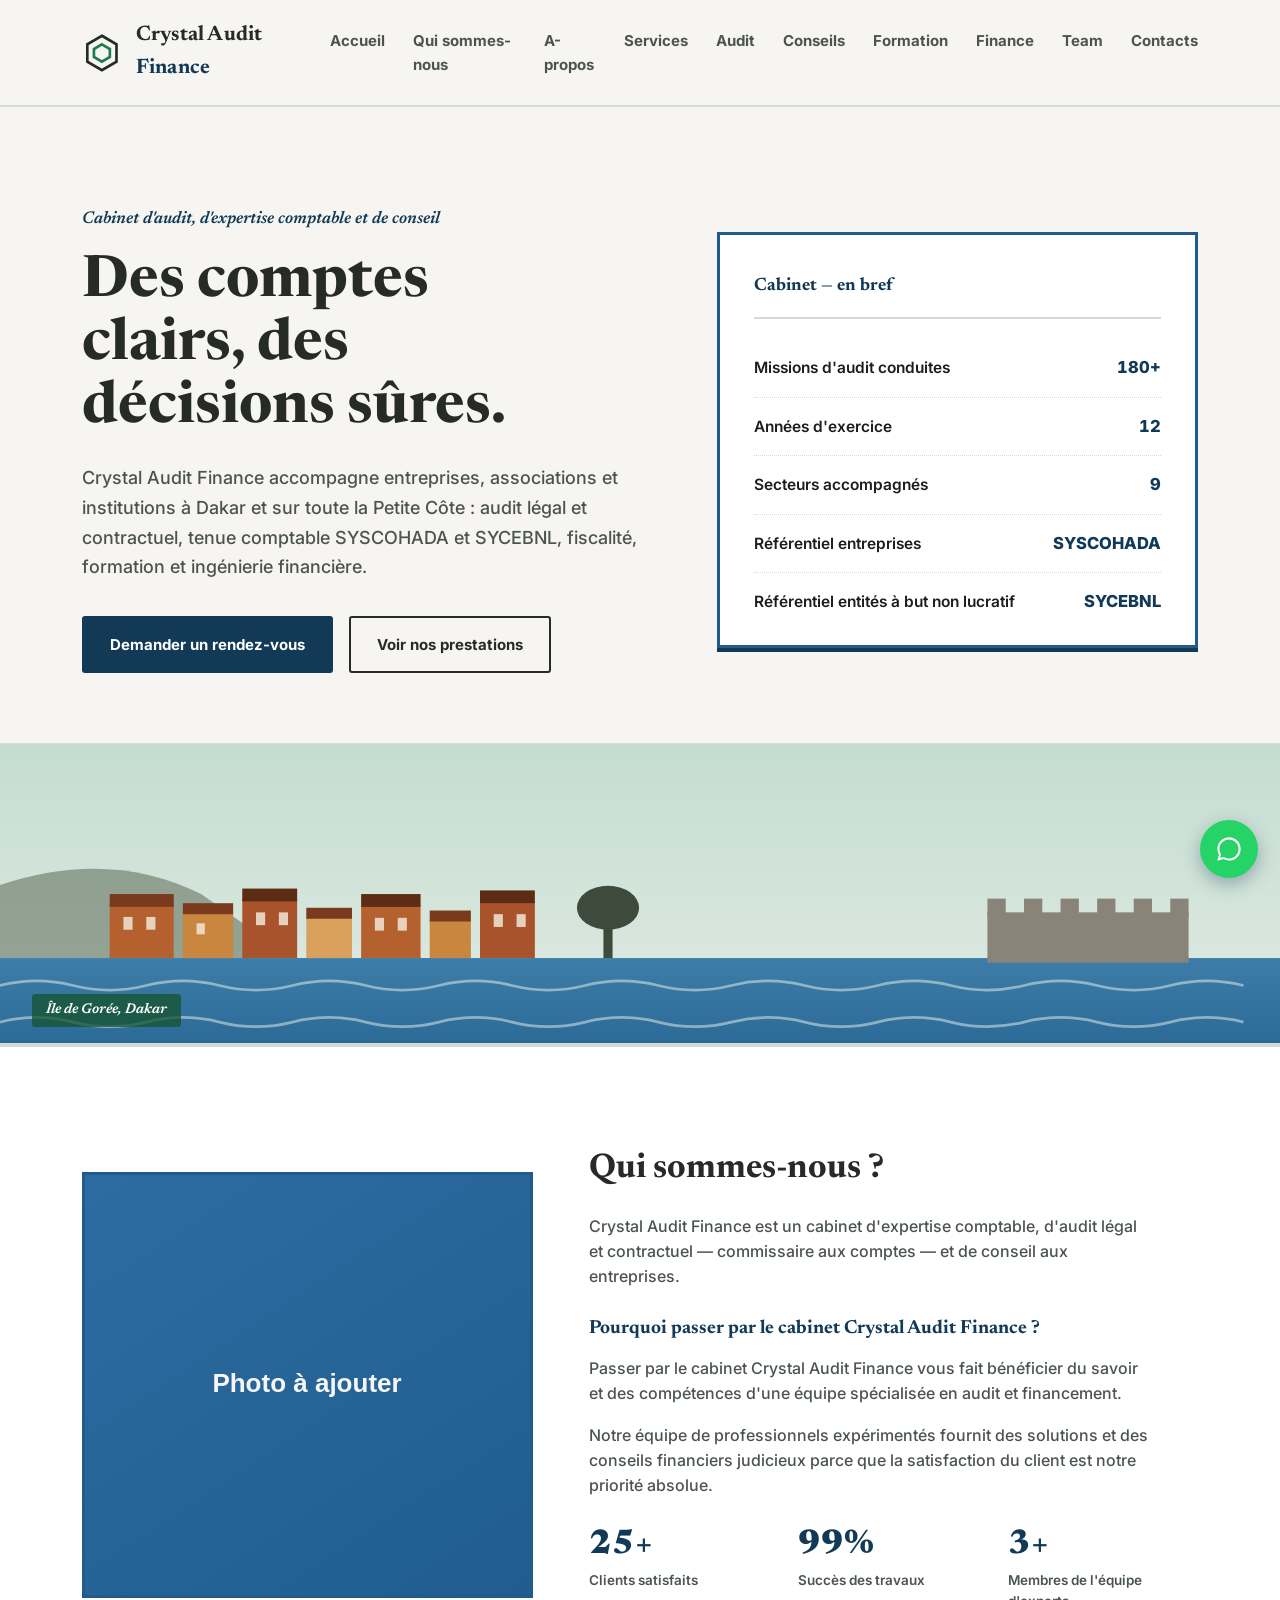
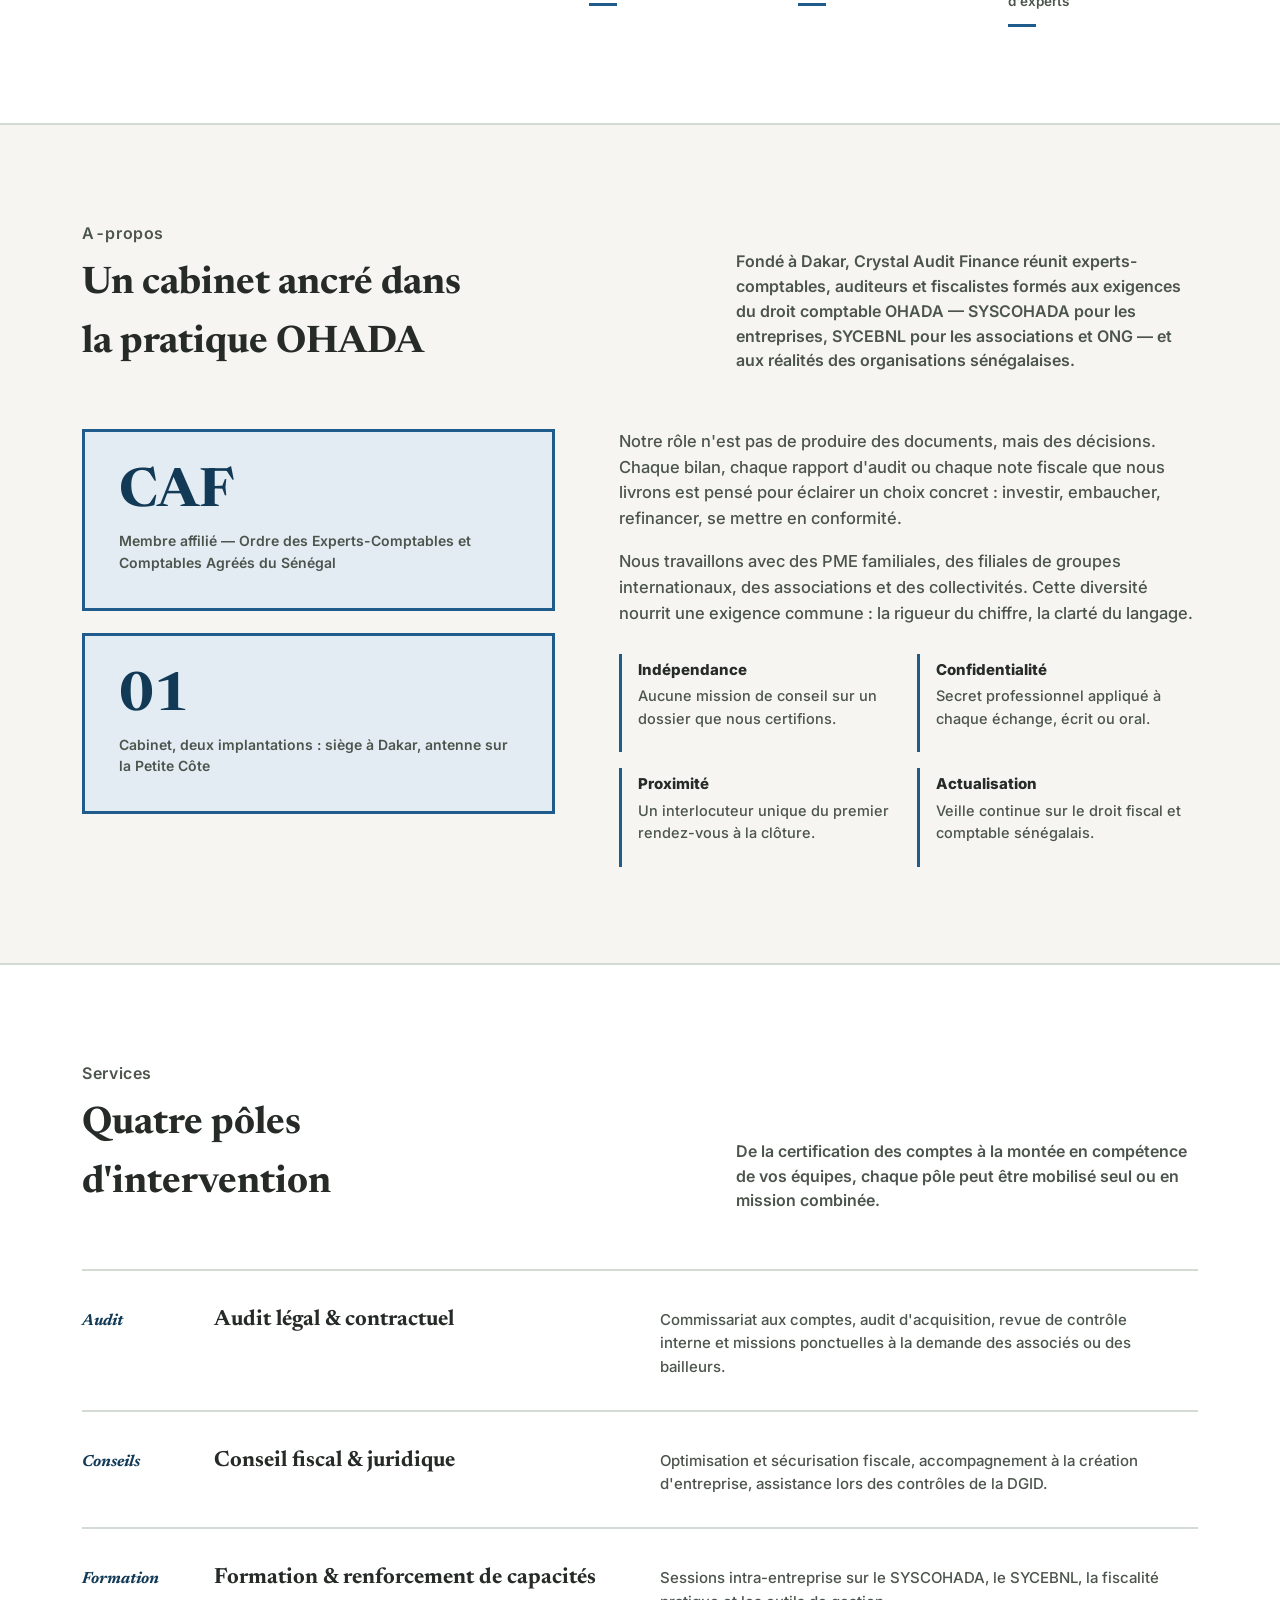
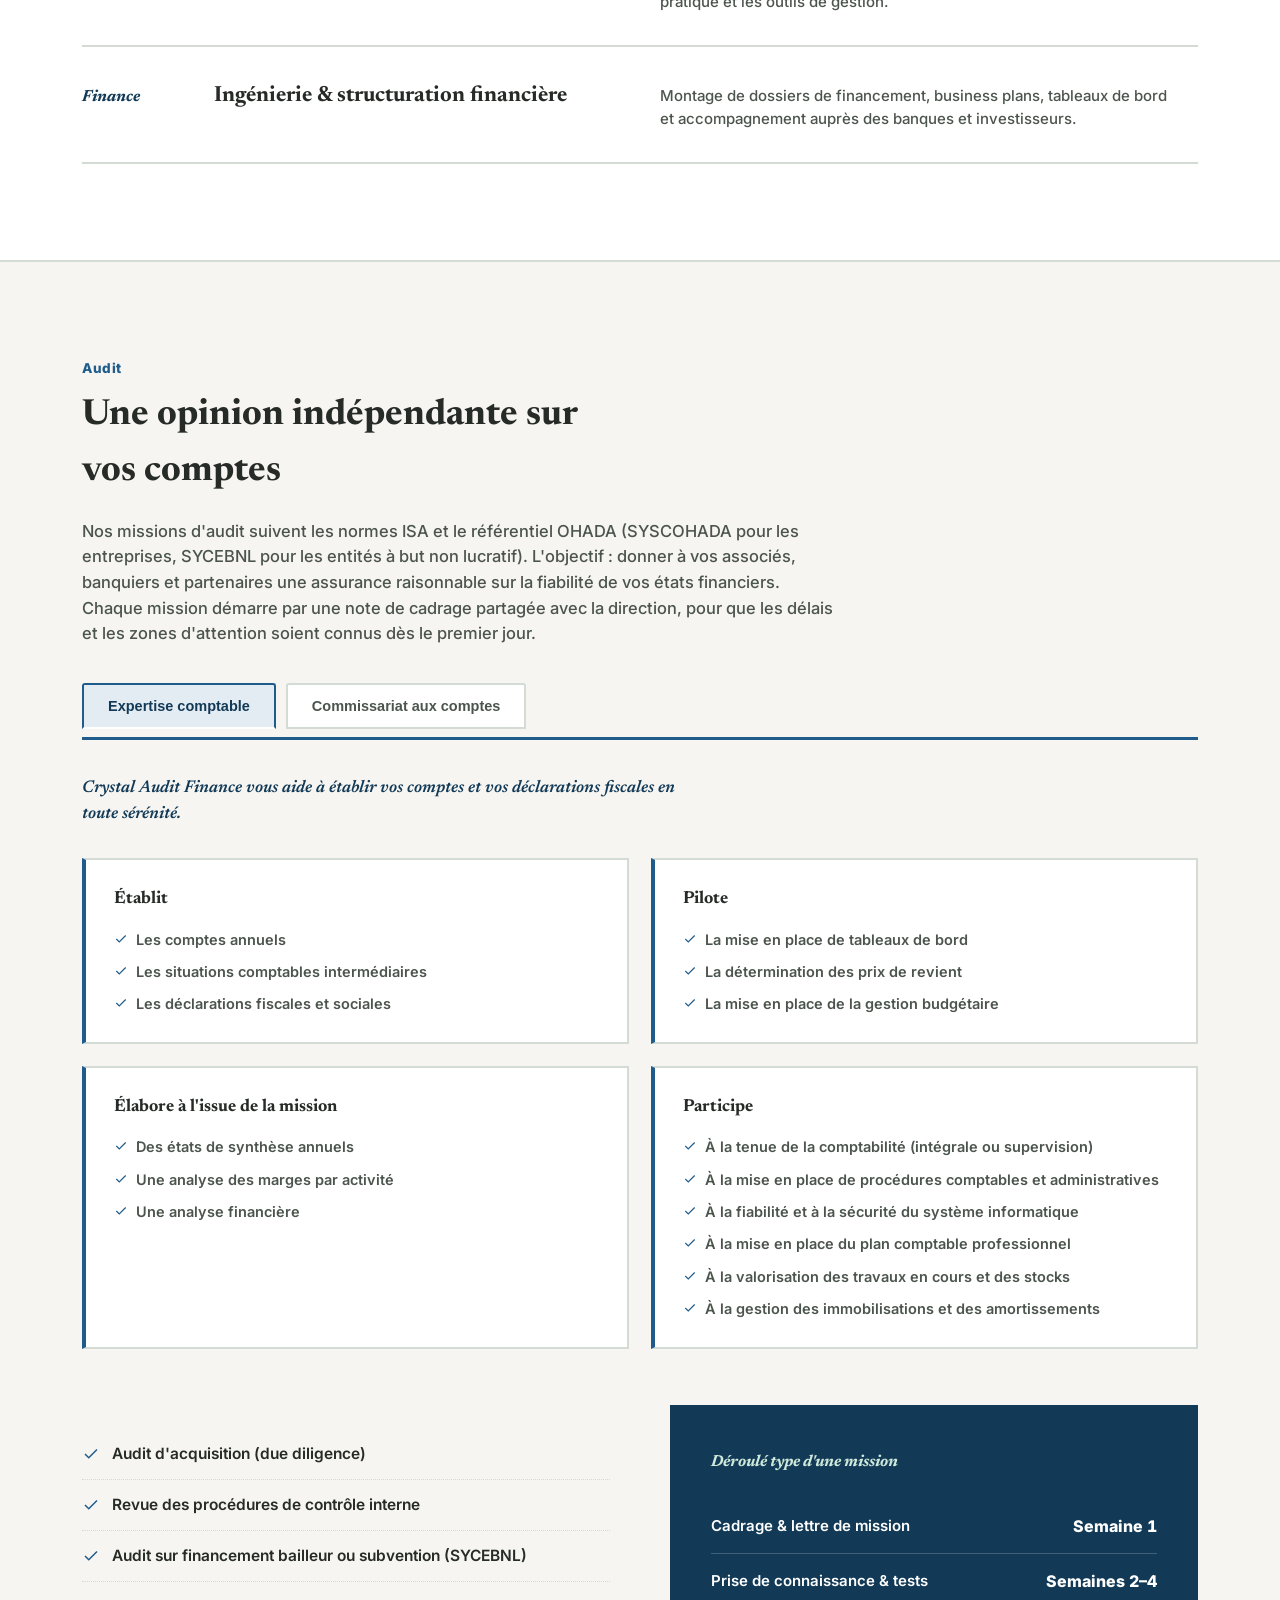
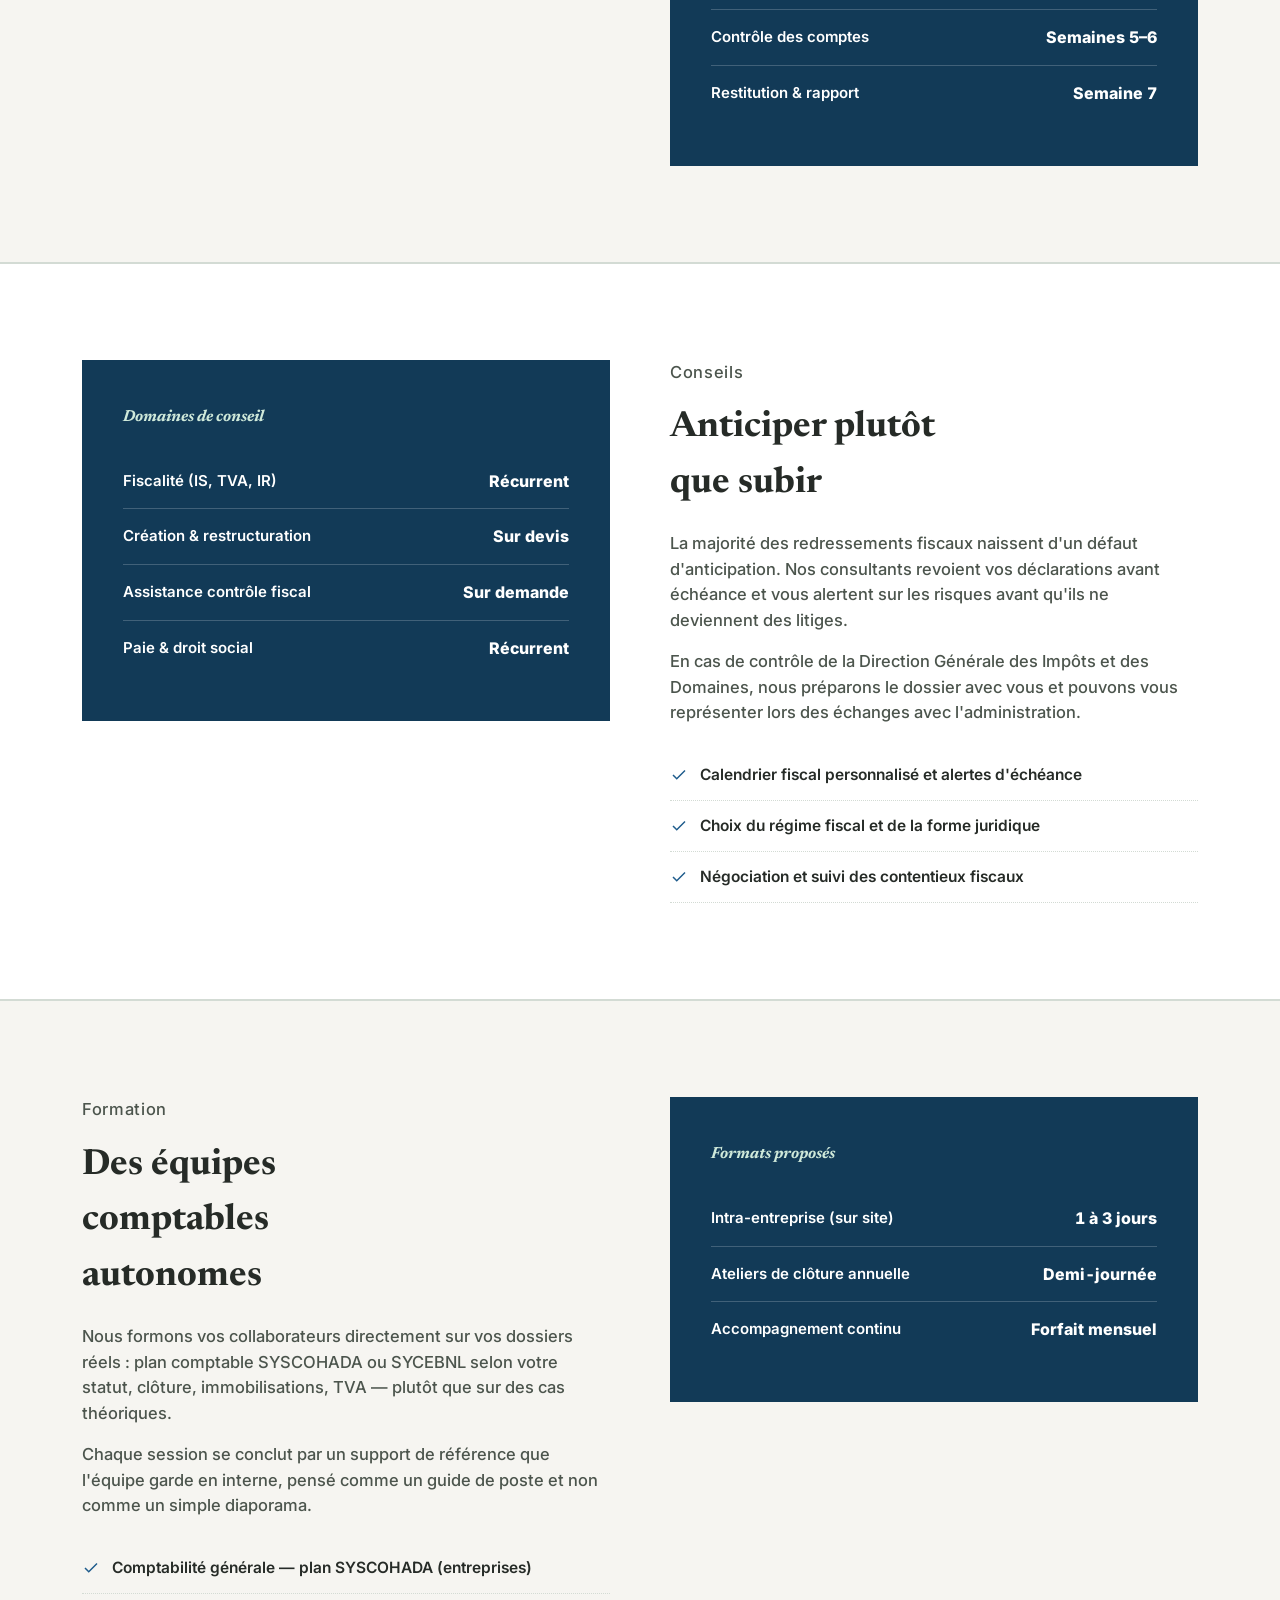
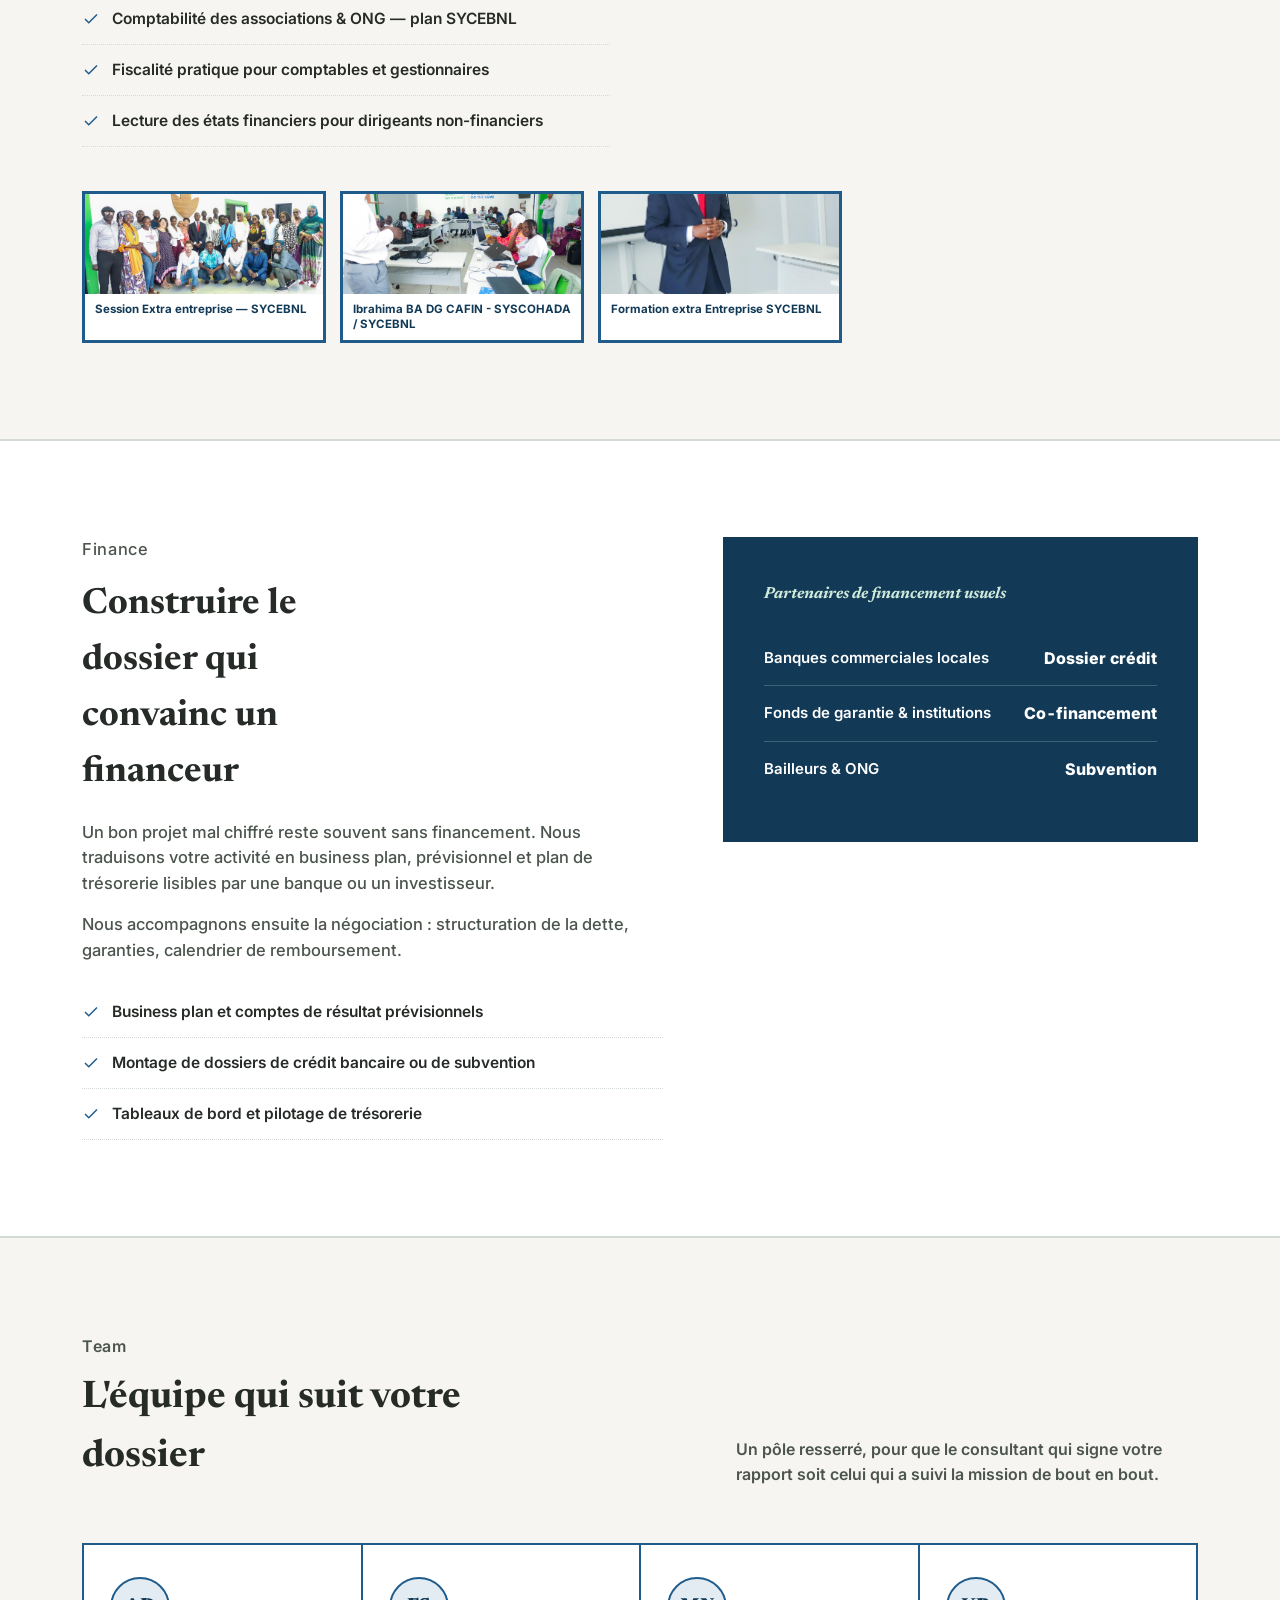
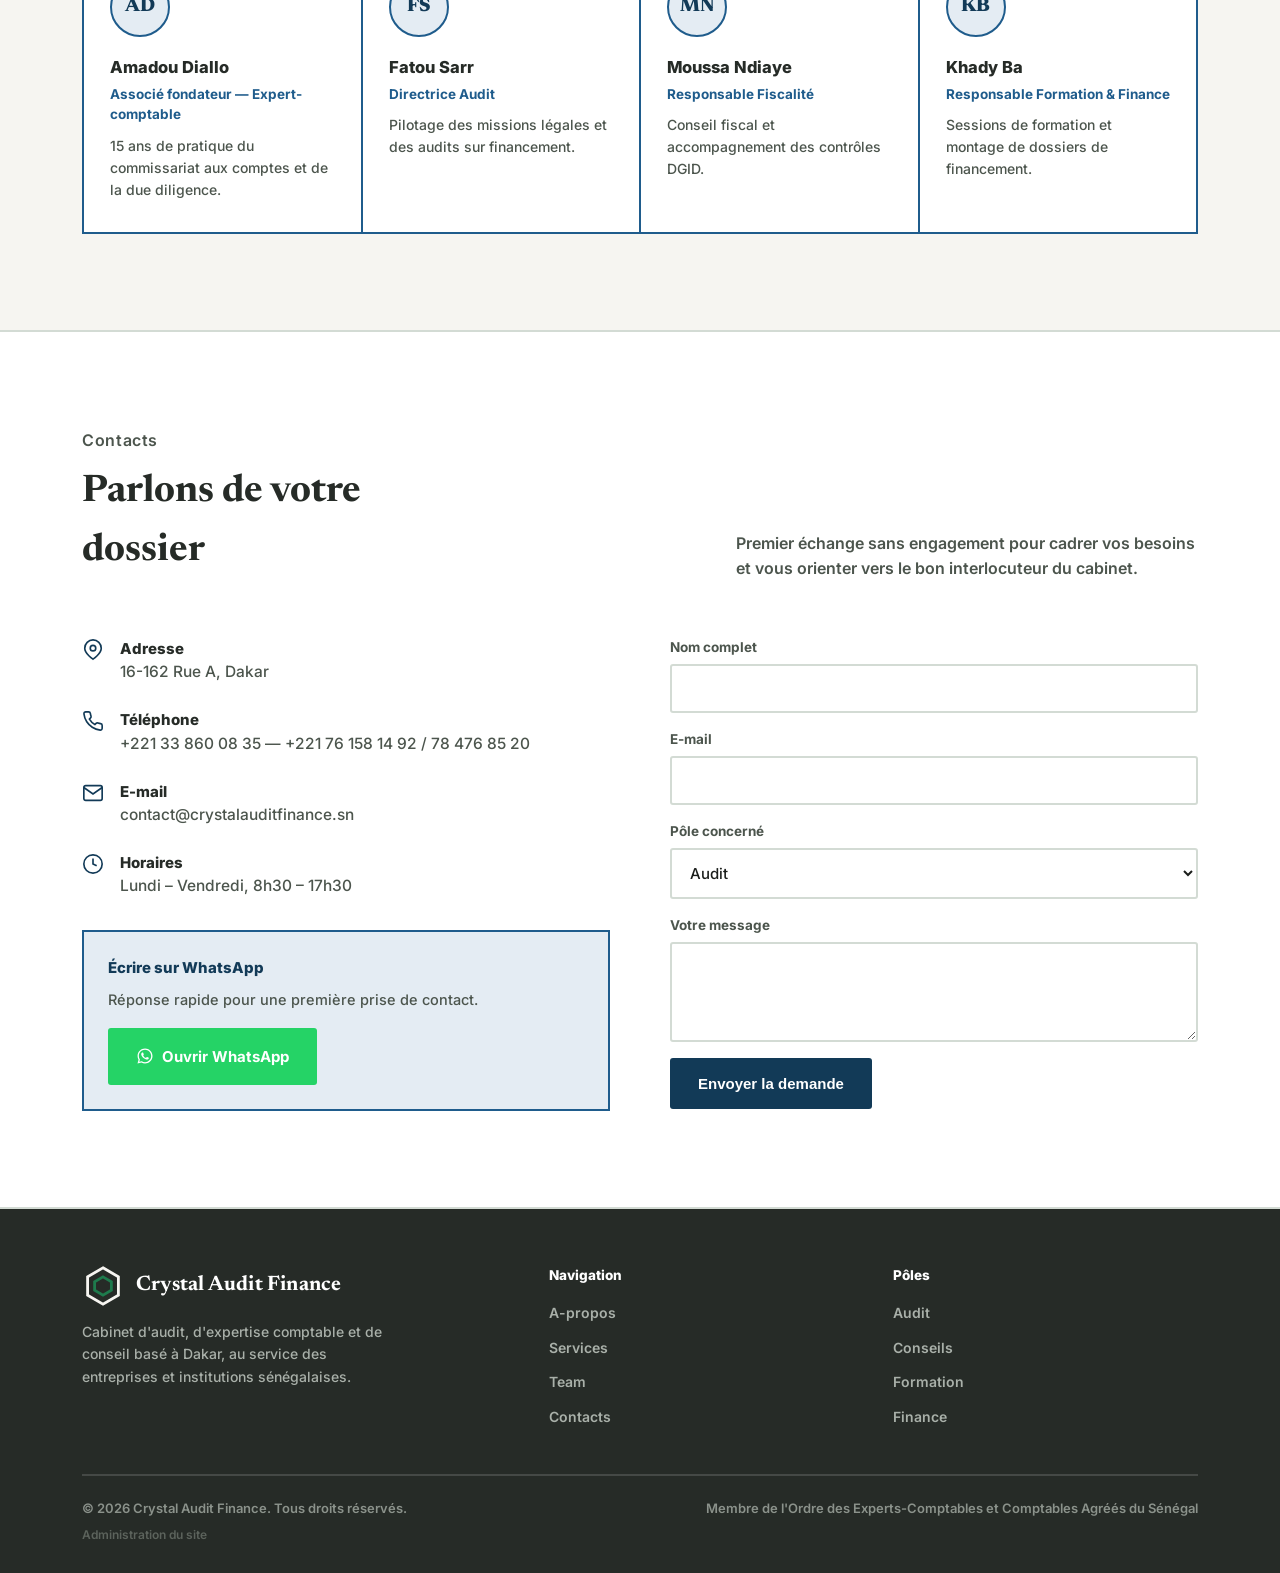
==== index.html @ 3cf5fa88 "Add files via upload" ====
<!DOCTYPE html>
<html lang="fr">
<head>
<meta charset="UTF-8">
<meta name="viewport" content="width=device-width, initial-scale=1.0">
<title>Crystal Audit Finance — Cabinet d'audit, d'expertise comptable et de conseil</title>
<link rel="preconnect" href="https://fonts.googleapis.com">
<link href="https://fonts.googleapis.com/css2?family=Newsreader:ital,opsz,wght@0,6..72,500;0,6..72,700;0,6..72,800;1,6..72,500&family=Inter:wght@500;600;700;800&display=swap" rel="stylesheet">
<link rel="stylesheet" href="style.css">
</head>
<body>

<header>
  <div class="headbar">
    <a class="brand" href="#accueil">
      <svg class="brand-mark" viewBox="0 0 60 60" xmlns="http://www.w3.org/2000/svg">
        <polygon points="30,4 52,17 52,43 30,56 8,43 8,17" fill="none" stroke="#262B27" stroke-width="4"/>
        <polygon points="30,17 42,24 42,36 30,43 18,36 18,24" fill="none" stroke="#1E7B4D" stroke-width="4"/>
      </svg>
      <span class="brand-name" id="brandName">Crystal Audit <span id="brandAccent">Finance</span></span>
    </a>
    <button class="nav-toggle" aria-label="Ouvrir le menu" aria-expanded="false" id="navToggle">
      <svg viewBox="0 0 24 24" fill="none" stroke="currentColor" stroke-width="2"><line x1="3" y1="6" x2="21" y2="6"/><line x1="3" y1="12" x2="21" y2="12"/><line x1="3" y1="18" x2="21" y2="18"/></svg>
    </button>
    <nav class="primary" id="primaryNav">
      <a href="#accueil">Accueil</a>
      <a href="#quisommesnous">Qui sommes-nous</a>
      <a href="#apropos">A-propos</a>
      <a href="#services">Services</a>
      <a href="#audit">Audit</a>
      <a href="#conseils">Conseils</a>
      <a href="#formation">Formation</a>
      <a href="#finance">Finance</a>
      <a href="#team">Team</a>
      <a href="#contacts">Contacts</a>
    </nav>
  </div>
</header>

<main>

  <!-- ===== HERO / ACCUEIL ===== -->
  <section class="hero" id="accueil">
    <div class="wrap">
      <div class="hero-grid">
        <div>
          <p class="hero-eyebrow" id="heroEyebrow"></p>
          <h1 id="heroTitle"></h1>
          <p class="lead" id="heroLead"></p>
          <div class="hero-actions">
            <a href="#contacts" class="btn btn-primary" id="heroCtaPrimary"></a>
            <a href="#services" class="btn btn-ghost" id="heroCtaSecondary"></a>
          </div>
        </div>
        <div class="ledger-card">
          <h3 id="heroLedgerTitle"></h3>
          <div id="heroLedgerRows"></div>
        </div>
      </div>
    </div>
    <div class="hero-cover" id="heroCover" aria-hidden="true">
      <span class="cover-caption">Île de Gorée, Dakar</span>
    </div>
  </section>

  <!-- ===== QUI SOMMES-NOUS ===== -->
  <section id="quisommesnous" class="alt">
    <div class="wrap">
      <div class="qsn-grid">
        <div class="qsn-photo">
          <img id="qsnPhoto" src="" alt="L'équipe Crystal Audit Finance">
        </div>
        <div class="qsn-text">
          <h2 id="qsnTitle"></h2>
          <p id="qsnIntro"></p>
          <h3 id="qsnSubheading"></h3>
          <p id="qsnParagraph2"></p>
          <p id="qsnParagraph3"></p>
          <div class="qsn-stats" id="qsnStats"></div>
        </div>
      </div>
    </div>
  </section>

  <!-- ===== A-PROPOS ===== -->
  <section id="apropos">
    <div class="wrap">
      <div class="section-head">
        <div>
          <p class="section-ref">A-propos</p>
          <h2 id="aboutTitle"></h2>
        </div>
        <p id="aboutIntro"></p>
      </div>
      <div class="about-grid">
        <div>
          <div class="about-figure">
            <div class="big-num" id="aboutFigBigA"></div>
            <div class="cap" id="aboutFigCapA"></div>
          </div>
          <div class="about-figure">
            <div class="big-num" id="aboutFigBigB"></div>
            <div class="cap" id="aboutFigCapB"></div>
          </div>
        </div>
        <div class="about-text">
          <div id="aboutParagraphs"></div>
          <div class="pillars" id="aboutPillars"></div>
        </div>
      </div>
    </div>
  </section>

  <!-- ===== SERVICES ===== -->
  <section class="alt" id="services">
    <div class="wrap">
      <div class="section-head">
        <div>
          <p class="section-ref">Services</p>
          <h2 id="servicesTitle"></h2>
        </div>
        <p id="servicesIntro"></p>
      </div>
      <div class="services-list" id="servicesList"></div>
    </div>
  </section>

  <!-- ===== AUDIT ===== -->
  <section id="audit">
    <div class="wrap">
      <p class="section-ref">Audit</p>
      <h2 class="audit-heading" id="auditTitle"></h2>
      <div class="audit-intro" id="auditIntro"></div>

      <div class="audit-tabs-nav" id="auditTabsNav"></div>
      <div class="audit-tab-panels" id="auditTabPanels"></div>

      <div class="detail">
        <div class="detail-copy">
          <ul class="checklist" id="auditChecklist"></ul>
        </div>
        <div class="stat-panel">
          <div class="stat-panel-title" id="auditStatTitle"></div>
          <div id="auditStats"></div>
        </div>
      </div>
    </div>
  </section>

  <!-- ===== CONSEILS ===== -->
  <section class="alt" id="conseils">
    <div class="wrap">
      <div class="detail">
        <div class="stat-panel">
          <div class="stat-panel-title" id="conseilsStatTitle"></div>
          <div id="conseilsStats"></div>
        </div>
        <div class="detail-copy">
          <p class="section-ref">Conseils</p>
          <h2 id="conseilsTitle"></h2>
          <div id="conseilsParagraphs"></div>
          <ul class="checklist" id="conseilsChecklist"></ul>
        </div>
      </div>
    </div>
  </section>

  <!-- ===== FORMATION ===== -->
  <section id="formation">
    <div class="wrap">
      <div class="detail">
        <div class="detail-copy">
          <p class="section-ref">Formation</p>
          <h2 id="formationTitle"></h2>
          <div id="formationParagraphs"></div>
          <ul class="checklist" id="formationChecklist"></ul>
        </div>
        <div class="stat-panel">
          <div class="stat-panel-title" id="formationStatTitle"></div>
          <div id="formationStats"></div>
        </div>
      </div>
      <div class="formation-gallery" id="formationGallery"></div>
    </div>
  </section>

  <!-- ===== FINANCE ===== -->
  <section class="alt" id="finance">
    <div class="wrap">
      <div class="detail">
        <div class="detail-copy">
          <p class="section-ref">Finance</p>
          <h2 id="financeTitle"></h2>
          <div id="financeParagraphs"></div>
          <ul class="checklist" id="financeChecklist"></ul>
        </div>
        <div class="stat-panel">
          <div class="stat-panel-title" id="financeStatTitle"></div>
          <div id="financeStats"></div>
        </div>
      </div>
    </div>
  </section>

  <!-- ===== TEAM ===== -->
  <section id="team">
    <div class="wrap">
      <div class="section-head">
        <div>
          <p class="section-ref">Team</p>
          <h2 id="teamTitle"></h2>
        </div>
        <p id="teamIntro"></p>
      </div>
      <div class="team-grid" id="teamGrid"></div>
    </div>
  </section>

  <!-- ===== CONTACTS ===== -->
  <section class="alt" id="contacts">
    <div class="wrap">
      <div class="section-head">
        <div>
          <p class="section-ref">Contacts</p>
          <h2>Parlons de votre dossier</h2>
        </div>
        <p id="contactIntro"></p>
      </div>
      <div class="contact-grid">
        <div class="contact-list">
          <div class="contact-item">
            <svg viewBox="0 0 24 24" fill="none" stroke="currentColor" stroke-width="1.8"><path d="M21 10c0 6-9 12-9 12s-9-6-9-12a9 9 0 0 1 18 0Z"/><circle cx="12" cy="10" r="3"/></svg>
            <div><h4>Adresse</h4><p id="contactAddress"></p></div>
          </div>
          <div class="contact-item">
            <svg viewBox="0 0 24 24" fill="none" stroke="currentColor" stroke-width="1.8"><path d="M22 16.92v3a2 2 0 0 1-2.18 2 19.79 19.79 0 0 1-8.63-3.07 19.5 19.5 0 0 1-6-6 19.79 19.79 0 0 1-3.07-8.67A2 2 0 0 1 4.11 2h3a2 2 0 0 1 2 1.72c.127.96.361 1.903.7 2.81a2 2 0 0 1-.45 2.11L8.09 9.91a16 16 0 0 0 6 6l1.27-1.27a2 2 0 0 1 2.11-.45c.907.339 1.85.573 2.81.7A2 2 0 0 1 22 16.92Z"/></svg>
            <div><h4>Téléphone</h4><p id="contactPhone"></p></div>
          </div>
          <div class="contact-item">
            <svg viewBox="0 0 24 24" fill="none" stroke="currentColor" stroke-width="1.8"><rect x="2" y="4" width="20" height="16" rx="2"/><path d="m22 6-10 7L2 6"/></svg>
            <div><h4>E-mail</h4><p id="contactEmail"></p></div>
          </div>
          <div class="contact-item">
            <svg viewBox="0 0 24 24" fill="none" stroke="currentColor" stroke-width="1.8"><circle cx="12" cy="12" r="10"/><polyline points="12 6 12 12 16 14"/></svg>
            <div><h4>Horaires</h4><p id="contactHours"></p></div>
          </div>
          <div class="whatsapp-block">
            <h4>Écrire sur WhatsApp</h4>
            <p>Réponse rapide pour une première prise de contact.</p>
            <a class="btn btn-whatsapp" id="whatsappLink" target="_blank" rel="noopener">
              <svg viewBox="0 0 24 24" width="18" height="18" fill="currentColor"><path d="M12.04 2c-5.5 0-9.96 4.46-9.96 9.96 0 1.76.46 3.48 1.33 4.99L2 22l5.2-1.36a9.94 9.94 0 0 0 4.84 1.23h.01c5.5 0 9.96-4.46 9.96-9.96S17.55 2 12.04 2Zm0 18.2c-1.5 0-2.96-.4-4.24-1.16l-.3-.18-3.08.81.82-3-.2-.31a8.2 8.2 0 0 1-1.26-4.4c0-4.53 3.68-8.21 8.22-8.21 4.53 0 8.21 3.68 8.21 8.21 0 4.53-3.68 8.24-8.17 8.24Zm4.5-6.15c-.25-.12-1.47-.72-1.7-.8-.23-.08-.39-.12-.56.12-.17.25-.64.8-.78.97-.14.17-.29.18-.53.06-.25-.12-1.05-.39-2-1.23-.74-.66-1.24-1.47-1.39-1.72-.14-.25-.02-.38.11-.5.11-.11.25-.29.37-.43.12-.14.16-.25.25-.41.08-.17.04-.31-.02-.43-.06-.12-.56-1.36-.77-1.86-.2-.48-.41-.42-.56-.43h-.48c-.17 0-.43.06-.66.31-.23.25-.86.85-.86 2.07 0 1.22.89 2.4 1.02 2.57.12.17 1.75 2.67 4.24 3.75.59.26 1.05.41 1.41.52.59.19 1.13.16 1.56.1.48-.07 1.47-.6 1.67-1.18.21-.58.21-1.08.15-1.18-.06-.1-.23-.17-.48-.29Z"/></svg>
              <span id="whatsappBtnLabel">Ouvrir WhatsApp</span>
            </a>
          </div>
        </div>
        <form onsubmit="event.preventDefault(); alert('Merci, votre demande a bien été enregistrée.');">
          <div class="field">
            <label for="nom">Nom complet</label>
            <input id="nom" type="text" required>
          </div>
          <div class="field">
            <label for="emailField">E-mail</label>
            <input id="emailField" type="email" required>
          </div>
          <div class="field">
            <label for="sujet">Pôle concerné</label>
            <select id="sujet">
              <option>Audit</option>
              <option>Conseils</option>
              <option>Formation</option>
              <option>Finance</option>
              <option>Autre demande</option>
            </select>
          </div>
          <div class="field">
            <label for="message">Votre message</label>
            <textarea id="message" required></textarea>
          </div>
          <button type="submit" class="btn btn-primary" style="align-self:flex-start;">Envoyer la demande</button>
        </form>
      </div>
    </div>
  </section>

</main>

<footer>
  <div class="wrap">
    <div class="foot-grid">
      <div>
        <div class="foot-brand">
          <svg class="brand-mark" viewBox="0 0 60 60" width="34" height="34" xmlns="http://www.w3.org/2000/svg">
            <polygon points="30,4 52,17 52,43 30,56 8,43 8,17" fill="none" stroke="#F6F5F1" stroke-width="4"/>
            <polygon points="30,17 42,24 42,36 30,43 18,36 18,24" fill="none" stroke="#1E7B4D" stroke-width="4"/>
          </svg>
          <span class="brand-name" id="footBrandName">Crystal Audit Finance</span>
        </div>
        <p id="footDesc"></p>
      </div>
      <div>
        <h5>Navigation</h5>
        <ul>
          <li><a href="#apropos">A-propos</a></li>
          <li><a href="#services">Services</a></li>
          <li><a href="#team">Team</a></li>
          <li><a href="#contacts">Contacts</a></li>
        </ul>
      </div>
      <div>
        <h5>Pôles</h5>
        <ul>
          <li><a href="#audit">Audit</a></li>
          <li><a href="#conseils">Conseils</a></li>
          <li><a href="#formation">Formation</a></li>
          <li><a href="#finance">Finance</a></li>
        </ul>
      </div>
    </div>
    <div class="foot-bottom">
      <span id="footCopyright"></span>
      <span id="footOrderLine"></span>
    </div>
    <div class="foot-bottom" style="border-top:none; padding-top:8px;">
      <a href="/admin/" style="color:#5C635C; font-size:12px;">Administration du site</a>
    </div>
  </div>
</footer>

<a class="wa-float" id="waFloat" target="_blank" rel="noopener" aria-label="Écrire sur WhatsApp">
  <svg viewBox="0 0 24 24" fill="currentColor"><path d="M12.04 2c-5.5 0-9.96 4.46-9.96 9.96 0 1.76.46 3.48 1.33 4.99L2 22l5.2-1.36a9.94 9.94 0 0 0 4.84 1.23h.01c5.5 0 9.96-4.46 9.96-9.96S17.55 2 12.04 2Zm0 18.2c-1.5 0-2.96-.4-4.24-1.16l-.3-.18-3.08.81.82-3-.2-.31a8.2 8.2 0 0 1-1.26-4.4c0-4.53 3.68-8.21 8.22-8.21 4.53 0 8.21 3.68 8.21 8.21 0 4.53-3.68 8.24-8.17 8.24Z"/></svg>
</a>

<script src="defaults.js"></script>
<script src="render.js"></script>
<script src="https://identity.netlify.com/v1/netlify-identity-widget.js"></script>
<script>
  if (window.netlifyIdentity) {
    window.netlifyIdentity.on('init', user => {
      if (!user) {
        window.netlifyIdentity.on('login', () => { document.location.href = '/admin/'; });
      }
    });
  }
</script>
</body>
</html>
---- style.css ----
:root{
  --charcoal:#262B27;
  --ink:#1B1E1B;
  --ink-soft:#4C554D;
  --paper:#F6F5F1;
  --paper-2:#ECF2ED;
  --line:#D3DBD4;
  --green:#1F5C8C;
  --green-deep:#123A57;
  --green-light:#E4ECF3;
  --serif: 'Newsreader', Georgia, serif;
  --sans: 'Inter', -apple-system, sans-serif;
}
*{box-sizing:border-box; margin:0; padding:0;}
html{scroll-behavior:smooth;}
body{
  font-family:var(--sans);
  color:var(--ink);
  background:var(--paper);
  line-height:1.55;
  font-weight:500;
  font-size:16.5px;
  -webkit-font-smoothing:antialiased;
}
a{color:inherit; text-decoration:none;}
img,svg{display:block; max-width:100%;}
.wrap{max-width:1180px; margin:0 auto; padding:0 32px;}
::selection{background:var(--green); color:#fff;}
a:focus-visible, button:focus-visible, input:focus-visible, textarea:focus-visible, select:focus-visible{
  outline:2px solid var(--green-deep);
  outline-offset:3px;
}
@media (prefers-reduced-motion: reduce){
  *{animation-duration:0.01ms !important; animation-iteration-count:1 !important; transition-duration:0.01ms !important; scroll-behavior:auto !important;}
}

/* ===== Header ===== */
header{
  position:sticky; top:0; z-index:50;
  background:rgba(246,245,241,0.94);
  backdrop-filter: blur(8px);
  border-bottom:2px solid var(--line);
}
.headbar{
  display:flex; align-items:center; justify-content:space-between;
  padding:20px 32px;
  max-width:1180px; margin:0 auto;
}
.brand{display:flex; align-items:center; gap:14px;}
.brand-mark{width:42px; height:42px;}
.brand-name{
  font-family:var(--serif); font-size:21px; font-weight:700;
  letter-spacing:0.01em; color:var(--charcoal);
}
.brand-name span{color:var(--green-deep);}
nav.primary{display:flex; gap:28px;}
nav.primary a{
  font-size:15px; color:var(--ink-soft); font-weight:700;
  padding:6px 0; position:relative;
}
nav.primary a:hover{color:var(--charcoal);}
nav.primary a::after{
  content:''; position:absolute; left:0; right:0; bottom:0; height:2px;
  background:var(--green); transform:scaleX(0); transform-origin:left;
  transition:transform .25s ease;
}
nav.primary a:hover::after{transform:scaleX(1);}
.nav-toggle{display:none; background:none; border:1px solid var(--line); border-radius:4px; padding:8px 10px;}
.nav-toggle svg{width:18px; height:18px;}
@media (max-width:900px){
  nav.primary{
    display:none;
    position:absolute; top:100%; left:0; right:0;
    background:var(--paper); border-bottom:1px solid var(--line);
    flex-direction:column; gap:0; padding:8px 0;
  }
  nav.primary.open{display:flex;}
  nav.primary a{padding:12px 32px;}
  .nav-toggle{display:block;}
}

/* ===== Hero ===== */
.hero{
  position:relative;
  padding:100px 0 0;
  overflow:hidden;
  border-bottom:2px solid var(--line);
}
.hero-grid{
  display:grid; grid-template-columns:1.1fr 0.9fr; gap:48px; align-items:center;
}
.hero-eyebrow{
  font-family:var(--serif); font-style:italic; font-weight:600; font-size:17px;
  color:var(--green-deep); margin-bottom:18px;
}
.hero h1{
  font-family:var(--serif); font-weight:700;
  font-size:clamp(36px, 4.6vw, 58px);
  line-height:1.08; color:var(--charcoal); max-width:13ch;
}
.hero p.lead{
  margin-top:24px; font-size:18px; font-weight:500; color:var(--ink-soft);
  max-width:48ch; line-height:1.65;
}
.hero-actions{display:flex; gap:16px; margin-top:34px; flex-wrap:wrap;}
.btn{
  display:inline-flex; align-items:center; gap:8px;
  padding:15px 26px; font-size:15px; font-weight:700;
  border-radius:3px; border:2px solid transparent; cursor:pointer;
}
.btn-primary{background:var(--green-deep); color:#fff;}
.btn-primary:hover{background:var(--green);}
.btn-ghost{border-color:var(--charcoal); color:var(--charcoal);}
.btn-ghost:hover{background:var(--charcoal); color:#fff;}
.btn-whatsapp{background:#25D366; color:#fff;}
.btn-whatsapp:hover{background:#1DA851;}

/* Encadré ledger — agrandi, plus contrasté, vert */
.ledger-card{
  background:#fff; border:3px solid var(--green);
  padding:38px 34px 14px;
  box-shadow:0 4px 0 var(--green-deep);
}
.ledger-card h3{
  font-family:var(--serif); font-size:18px; font-weight:700;
  color:var(--green-deep); margin-bottom:20px;
  padding-bottom:16px; border-bottom:2px solid var(--line);
}
.ledger-row{
  display:flex; justify-content:space-between; align-items:baseline; gap:16px;
  padding:16px 0; border-bottom:1px dotted var(--line);
  font-size:15.5px; font-weight:600;
}
.ledger-row:last-child{border-bottom:none;}
.ledger-row .num{
  font-variant-numeric:tabular-nums; font-weight:800; color:var(--green-deep); font-size:16.5px;
}

.hero-cover{
  height:300px; margin-top:70px;
  position:relative; overflow:hidden;
  border-top:2px solid var(--line);
  background-size:cover; background-position:center;
}
.hero-cover svg{position:absolute; bottom:0; left:0; width:100%; height:100%;}
.hero-cover .cover-caption{
  position:absolute; left:32px; bottom:16px; z-index:2;
  font-family:var(--serif); font-style:italic; font-weight:600; font-size:14px;
  color:#fff; background:rgba(20,83,45,0.75); padding:6px 14px; border-radius:3px;
}

/* ===== Section shell ===== */
section{padding:96px 0;}
section.alt{background:#fff; border-top:2px solid var(--line); border-bottom:2px solid var(--line);}
.section-head{
  display:flex; justify-content:space-between; align-items:flex-end;
  gap:24px; margin-bottom:56px; flex-wrap:wrap;
}
.section-ref{
  font-size:13.5px; letter-spacing:0.04em; color:var(--green);
  font-weight:800; margin-bottom:10px;
  font-variant-numeric:tabular-nums;
}
.section-head h2{
  font-family:var(--serif); font-weight:700; font-size:clamp(28px,3vw,38px);
  color:var(--charcoal); max-width:16ch;
}
.section-head p{color:var(--ink-soft); max-width:42ch; font-size:16px; font-weight:600;}

/* ===== Qui sommes-nous ===== */
.qsn-grid{display:grid; grid-template-columns:0.85fr 1.15fr; gap:56px; align-items:center;}
.qsn-photo{border:3px solid var(--green); overflow:hidden; background:var(--paper-2);}
.qsn-photo img{width:100%; height:420px; object-fit:cover; display:block;}
.qsn-text h2{font-family:var(--serif); font-weight:700; font-size:clamp(26px,3vw,34px); color:var(--charcoal); margin-bottom:18px;}
.qsn-text p{font-size:16px; font-weight:500; color:var(--ink-soft); margin-bottom:18px; max-width:56ch;}
.qsn-text h3{font-family:var(--serif); font-weight:700; font-size:19px; color:var(--green-deep); margin:26px 0 12px;}
.qsn-stats{display:grid; grid-template-columns:repeat(3,1fr); gap:20px; margin-top:30px;}
.qsn-stat .num{font-family:var(--serif); font-weight:800; font-size:34px; color:var(--green-deep); line-height:1;}
.qsn-stat .label{font-size:13.5px; font-weight:600; color:var(--ink-soft); margin-top:8px;}
.qsn-stat .bar{width:28px; height:3px; background:var(--green); margin-top:12px;}
@media (max-width:760px){
  .qsn-grid{grid-template-columns:1fr;}
  .qsn-stats{grid-template-columns:1fr; gap:16px;}
}

/* ===== About ===== */
.about-grid{display:grid; grid-template-columns:0.9fr 1.1fr; gap:64px; align-items:start;}
.about-figure{
  border:3px solid var(--green); background:var(--green-light); padding:34px;
}
.about-figure .big-num{
  font-family:var(--serif); font-size:54px; font-weight:700; color:var(--green-deep); line-height:1;
}
.about-figure .cap{font-size:14px; font-weight:600; color:var(--ink-soft); margin-top:10px;}
.about-figure + .about-figure{margin-top:22px;}
.about-text p{color:var(--ink-soft); font-size:16.5px; font-weight:500; margin-bottom:18px; max-width:56ch;}
.about-text p strong{color:var(--charcoal); font-weight:800;}
.pillars{display:grid; grid-template-columns:1fr 1fr; gap:16px; margin-top:28px;}
.pillar{border-left:3px solid var(--green); padding:4px 0 4px 16px;}
.pillar h4{font-size:15px; font-weight:800; color:var(--charcoal); margin-bottom:4px;}
.pillar p{font-size:14.5px; font-weight:500; color:var(--ink-soft);}

/* ===== Services ===== */
.services-list{border-top:2px solid var(--line);}
.service-row{
  display:grid; grid-template-columns:100px 1fr 1.3fr; gap:32px;
  padding:32px 0; border-bottom:2px solid var(--line);
  align-items:baseline;
}
.service-row .code{
  font-family:var(--serif); font-style:italic; font-weight:700; color:var(--green-deep); font-size:16px;
}
.service-row h3{font-family:var(--serif); font-size:22px; font-weight:700; color:var(--charcoal);}
.service-row p{font-size:15px; font-weight:500; color:var(--ink-soft); max-width:52ch;}

/* ===== Audit — onglets Expertise comptable / Commissariat aux comptes ===== */
.audit-heading{
  font-family:var(--serif); font-weight:700; font-size:clamp(28px,3vw,36px);
  color:var(--charcoal); max-width:22ch; margin-bottom:18px;
}
.audit-intro{font-size:16.5px; font-weight:500; color:var(--ink-soft); max-width:70ch; margin-bottom:36px;}
.audit-tabs-nav{display:flex; gap:10px; flex-wrap:wrap; margin-bottom:8px;}
.audit-tab-btn{
  padding:13px 24px; border:2px solid var(--line); background:#fff;
  font-weight:700; font-size:14.5px; color:var(--ink-soft); cursor:pointer; border-radius:3px 3px 0 0;
}
.audit-tab-btn:hover{color:var(--charcoal);}
.audit-tab-btn.active{border-color:var(--green); border-bottom-color:#fff; color:var(--green-deep); background:var(--green-light);}
.audit-tab-panels{border-top:3px solid var(--green); padding-top:36px; margin-bottom:56px;}
.audit-tab-panel{display:none;}
.audit-tab-panel.active{display:block;}
.audit-tagline{
  font-family:var(--serif); font-style:italic; font-weight:600; color:var(--green-deep);
  font-size:17px; margin-bottom:30px; max-width:62ch;
}
.audit-groups{display:grid; grid-template-columns:repeat(2,1fr); gap:22px;}
.audit-group{border:2px solid var(--line); border-left:4px solid var(--green); background:#fff; padding:26px 28px;}
.audit-group h4{font-family:var(--serif); font-weight:700; font-size:17.5px; color:var(--charcoal); margin-bottom:15px;}
.audit-group ul{list-style:none; display:flex; flex-direction:column; gap:10px;}
.audit-group ul li{font-size:14.5px; font-weight:600; color:var(--ink-soft); display:flex; gap:8px; align-items:flex-start;}
.audit-group ul li svg{width:14px; height:14px; color:var(--green); flex:none; margin-top:3px;}
@media (max-width:760px){ .audit-groups{grid-template-columns:1fr;} }

/* ===== Detail sections ===== */
.detail{display:grid; grid-template-columns:1fr 1fr; gap:60px; align-items:start;}
.detail-copy h2{font-family:var(--serif); font-weight:700; font-size:clamp(28px,3vw,36px); color:var(--charcoal); margin-bottom:18px; max-width:14ch;}
.detail-copy p{color:var(--ink-soft); font-size:16.5px; font-weight:500; margin-bottom:16px; max-width:50ch;}
.checklist{margin-top:24px; display:flex; flex-direction:column; gap:0;}
.checklist li{
  list-style:none; display:flex; gap:12px; padding:13px 0;
  border-bottom:1px dotted var(--line); font-size:15.5px; font-weight:600; color:var(--charcoal);
}
.checklist li svg{flex:none; width:18px; height:18px; margin-top:3px; color:var(--green);}

/* Panneau stat — agrandi, vert */
.stat-panel{
  background:var(--green-deep); color:#fff; padding:42px 38px;
  border:3px solid var(--green-deep);
}
.stat-panel .stat-panel-title{font-family:var(--serif); font-style:italic; font-weight:700; font-size:16px; color:#CFE9DA; margin-bottom:24px;}
.stat-panel .stat-row{display:flex; justify-content:space-between; padding:15px 0; border-bottom:1px solid rgba(255,255,255,0.2); font-size:15px; font-weight:600;}
.stat-panel .stat-row:last-child{border-bottom:none;}
.stat-panel .stat-row b{font-variant-numeric:tabular-nums; color:#fff; font-size:16px; font-weight:800;}

section#finance .detail{grid-template-columns:1.1fr 0.9fr;}

/* ===== Formation — galerie photos ===== */
.formation-gallery{
  display:grid; grid-template-columns:repeat(3,1fr); gap:14px; margin-top:44px;
  max-width:760px;
}
.formation-photo{border:3px solid var(--green); background:#fff;}
.formation-photo img{width:100%; height:100px; object-fit:cover; display:block;}
.formation-photo .cap{padding:8px 10px; font-size:11.5px; font-weight:700; color:var(--green-deep); line-height:1.3;}
@media (max-width:760px){ .formation-gallery{grid-template-columns:1fr;} }

/* ===== Team ===== */
.team-grid{display:grid; grid-template-columns:repeat(4,1fr); gap:2px; background:var(--green); border:2px solid var(--green);}
.team-card{background:#fff; padding:32px 26px;}
.team-avatar{
  width:60px; height:60px; border-radius:50%;
  background:var(--green-light); border:2px solid var(--green);
  display:flex; align-items:center; justify-content:center;
  font-family:var(--serif); font-weight:800; font-size:19px; color:var(--green-deep); margin-bottom:18px;
}
.team-card h4{font-size:16.5px; font-weight:800; color:var(--charcoal);}
.team-card .role{font-size:13.5px; font-weight:700; color:var(--green); margin-top:3px; margin-bottom:10px;}
.team-card p{font-size:14px; font-weight:500; color:var(--ink-soft);}
@media (max-width:900px){ .team-grid{grid-template-columns:repeat(2,1fr);} }
@media (max-width:600px){ .team-grid{grid-template-columns:1fr;} }

/* ===== Contact ===== */
.contact-grid{display:grid; grid-template-columns:1fr 1fr; gap:60px;}
.contact-list{display:flex; flex-direction:column; gap:24px;}
.contact-item{display:flex; gap:16px;}
.contact-item svg{flex:none; width:22px; height:22px; color:var(--green-deep); margin-top:2px;}
.contact-item h4{font-size:15px; font-weight:800; color:var(--charcoal);}
.contact-item p{font-size:15.5px; font-weight:500; color:var(--ink-soft);}
.whatsapp-block{
  margin-top:8px; padding:24px; background:var(--green-light); border:2px solid var(--green);
}
.whatsapp-block h4{font-size:15px; font-weight:800; color:var(--green-deep); margin-bottom:10px;}
.whatsapp-block p{font-size:14.5px; font-weight:500; color:var(--ink-soft); margin-bottom:16px;}
form{display:flex; flex-direction:column; gap:16px;}
.field{display:flex; flex-direction:column; gap:6px;}
.field label{font-size:13.5px; color:var(--ink-soft); font-weight:700;}
.field input, .field textarea, .field select{
  border:2px solid var(--line); background:#fff; padding:13px 14px;
  font-family:var(--sans); font-size:15px; font-weight:500; color:var(--ink); border-radius:3px;
}
.field input:focus, .field textarea:focus, .field select:focus{
  outline:none; border-color:var(--green);
}
.field textarea{resize:vertical; min-height:100px;}

/* ===== Footer ===== */
footer{background:var(--charcoal); color:#D6DAD6; padding:56px 0 28px;}
.foot-grid{display:grid; grid-template-columns:1.4fr 1fr 1fr; gap:40px; padding-bottom:36px; border-bottom:2px solid rgba(255,255,255,0.14);}
.foot-brand{display:flex; align-items:center; gap:12px; margin-bottom:14px;}
.foot-brand .brand-name{color:#fff;}
footer p{font-size:14px; font-weight:500; color:#A9B0A9; max-width:36ch; line-height:1.6;}
footer h5{font-size:13.5px; color:#fff; margin-bottom:14px; font-weight:800;}
footer ul{list-style:none;}
footer ul li{margin-bottom:9px;}
footer ul a{font-size:14px; font-weight:600; color:#A9B0A9;}
footer ul a:hover{color:#fff;}
.foot-bottom{display:flex; justify-content:space-between; padding-top:22px; font-size:13px; font-weight:600; color:#8B928B; flex-wrap:wrap; gap:10px;}

/* WhatsApp floating button */
.wa-float{
  position:fixed; right:22px; bottom:22px; z-index:60;
  width:58px; height:58px; border-radius:50%;
  background:#25D366; display:flex; align-items:center; justify-content:center;
  box-shadow:0 6px 18px rgba(18,58,87,0.35);
}
.wa-float svg{width:28px; height:28px; color:#fff;}
.wa-float:hover{background:#1DA851;}

@media (max-width:860px){
  .hero-grid, .about-grid, .detail, .contact-grid{grid-template-columns:1fr;}
  section#finance .detail{grid-template-columns:1fr;}
  .service-row{grid-template-columns:1fr; gap:8px;}
  .foot-grid{grid-template-columns:1fr; gap:28px;}
}
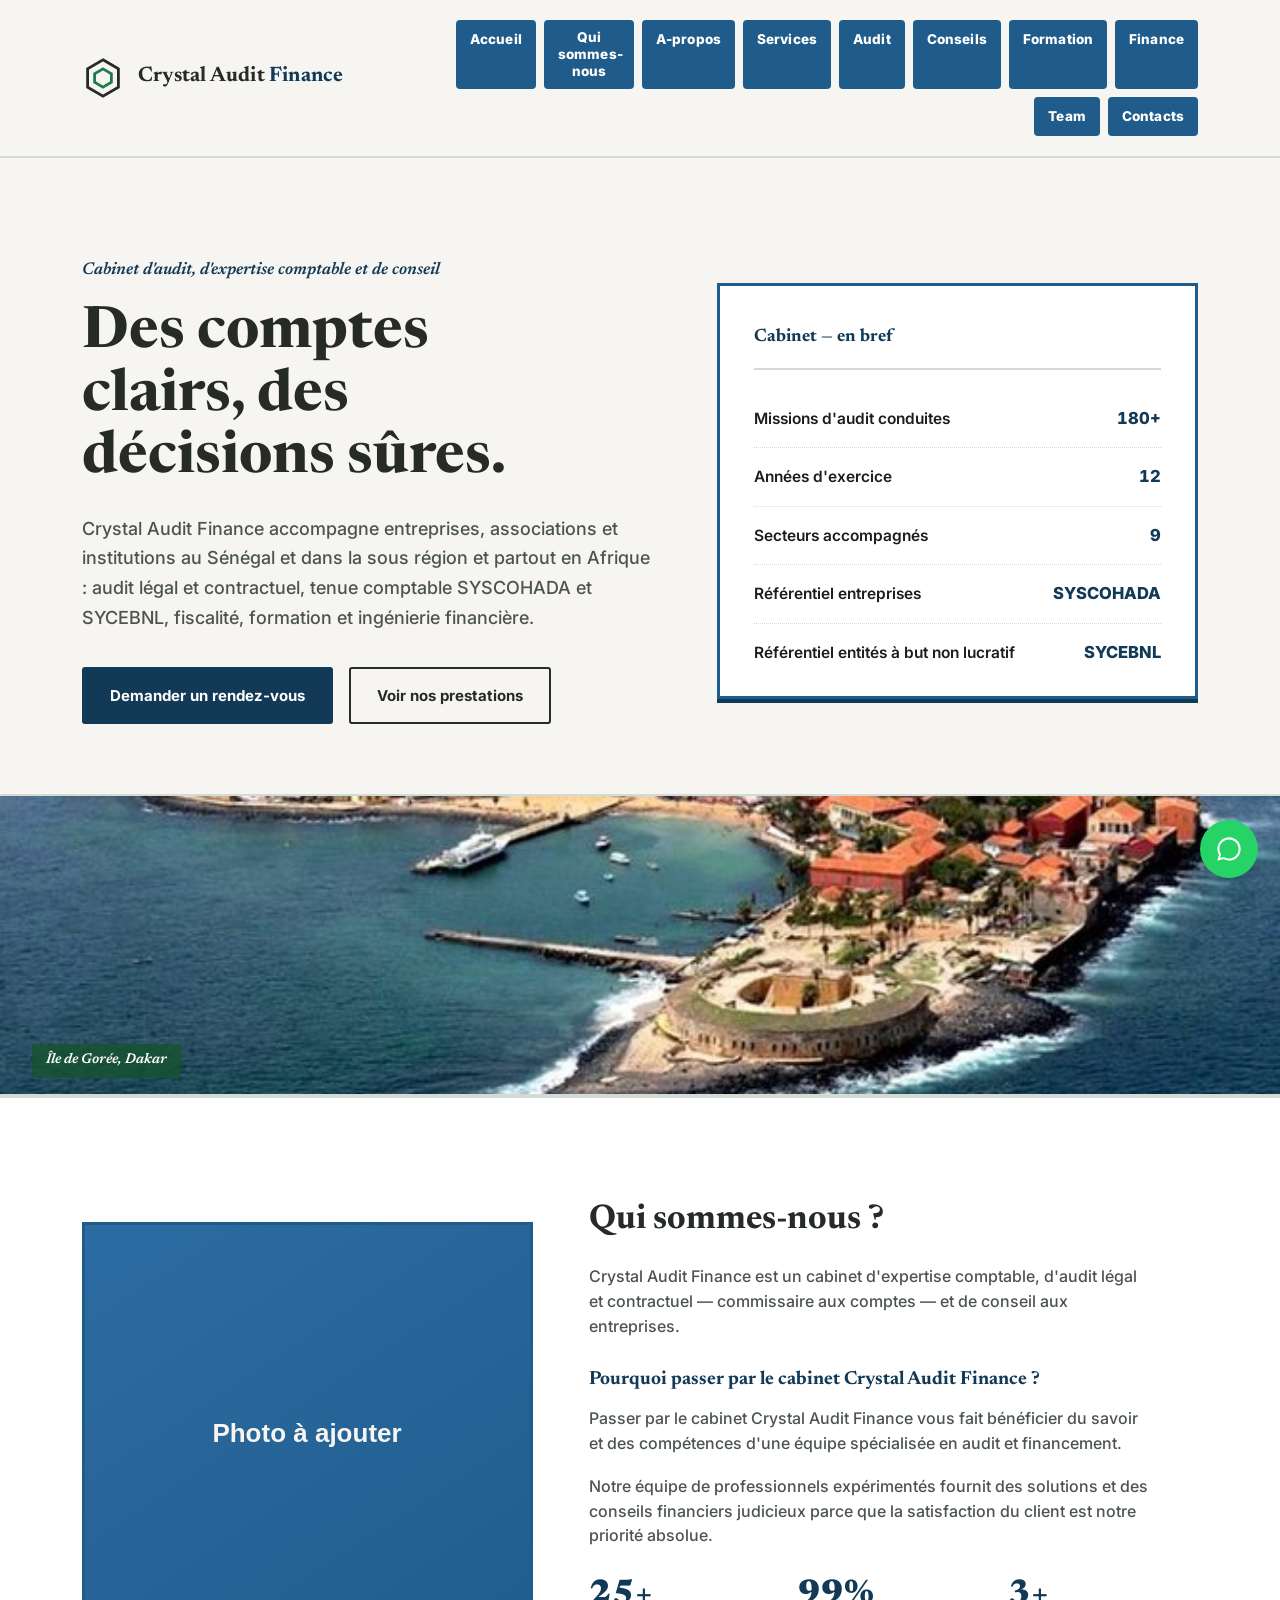
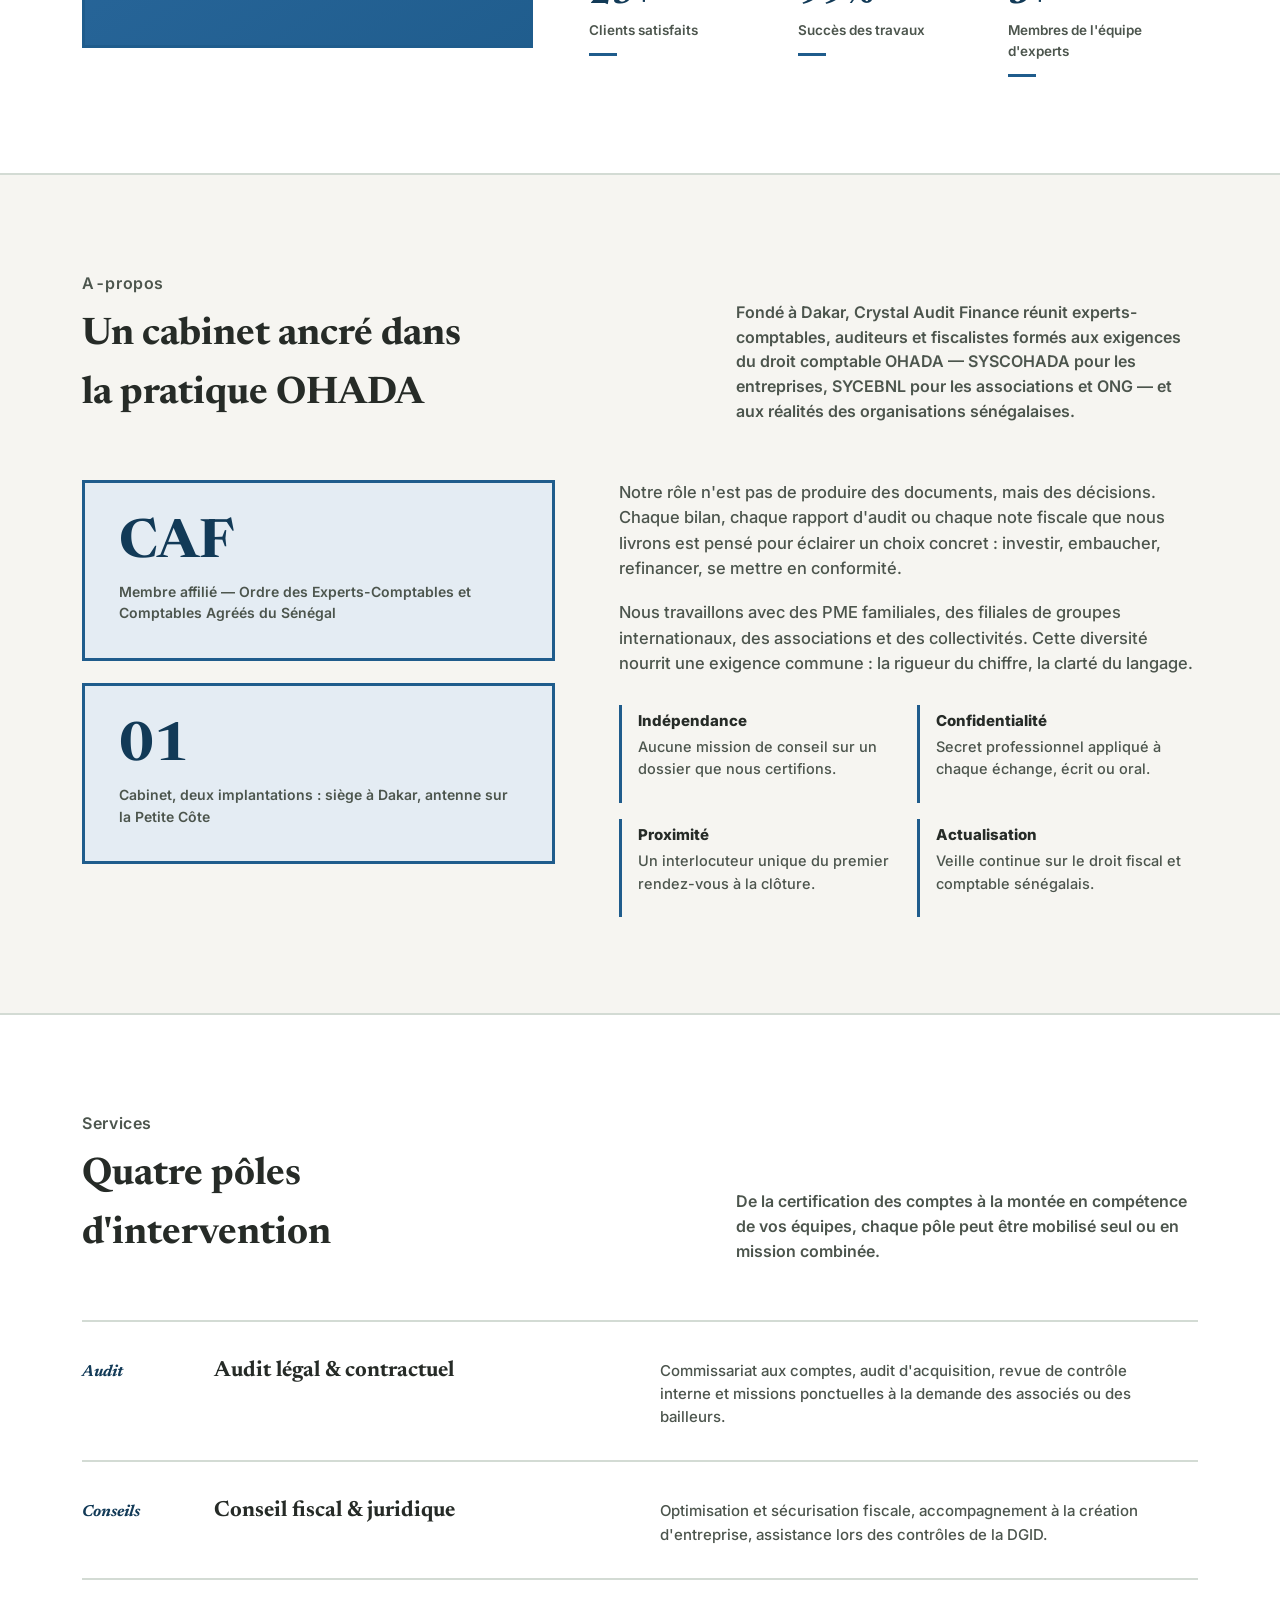
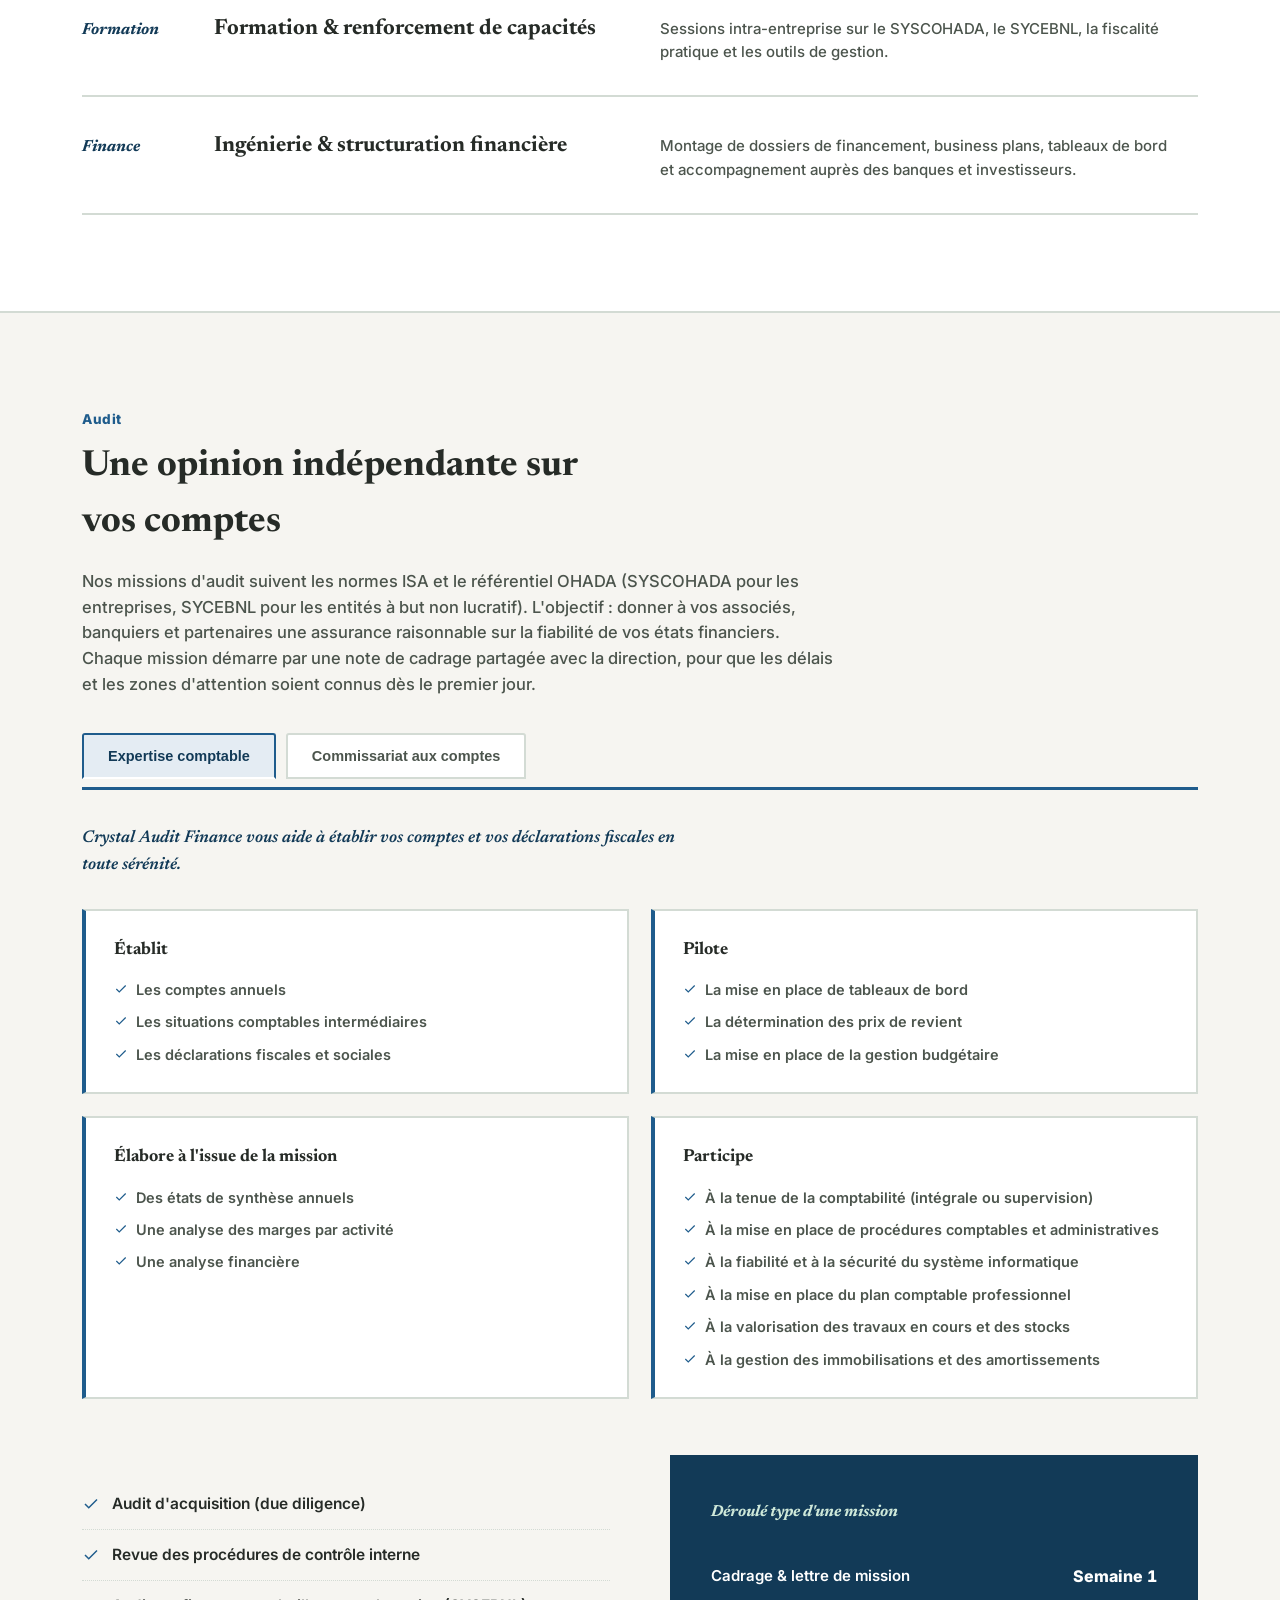
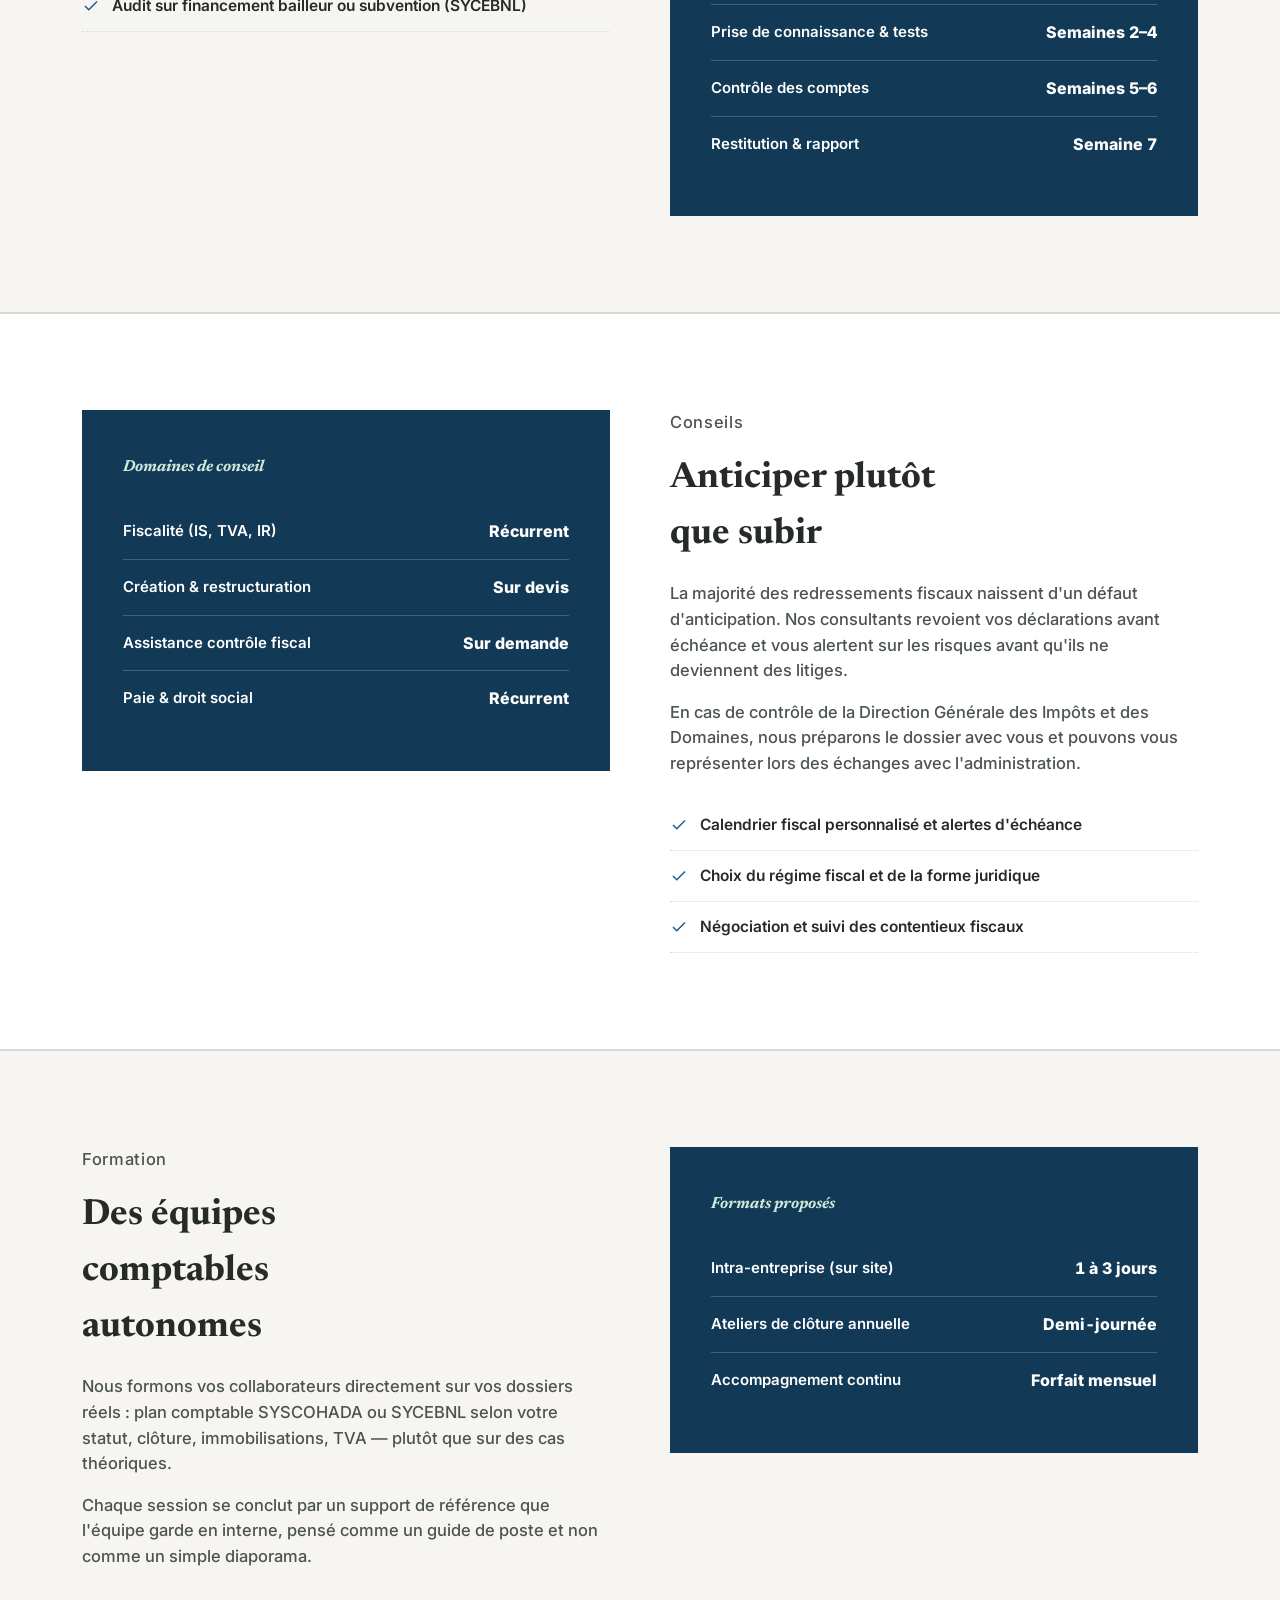
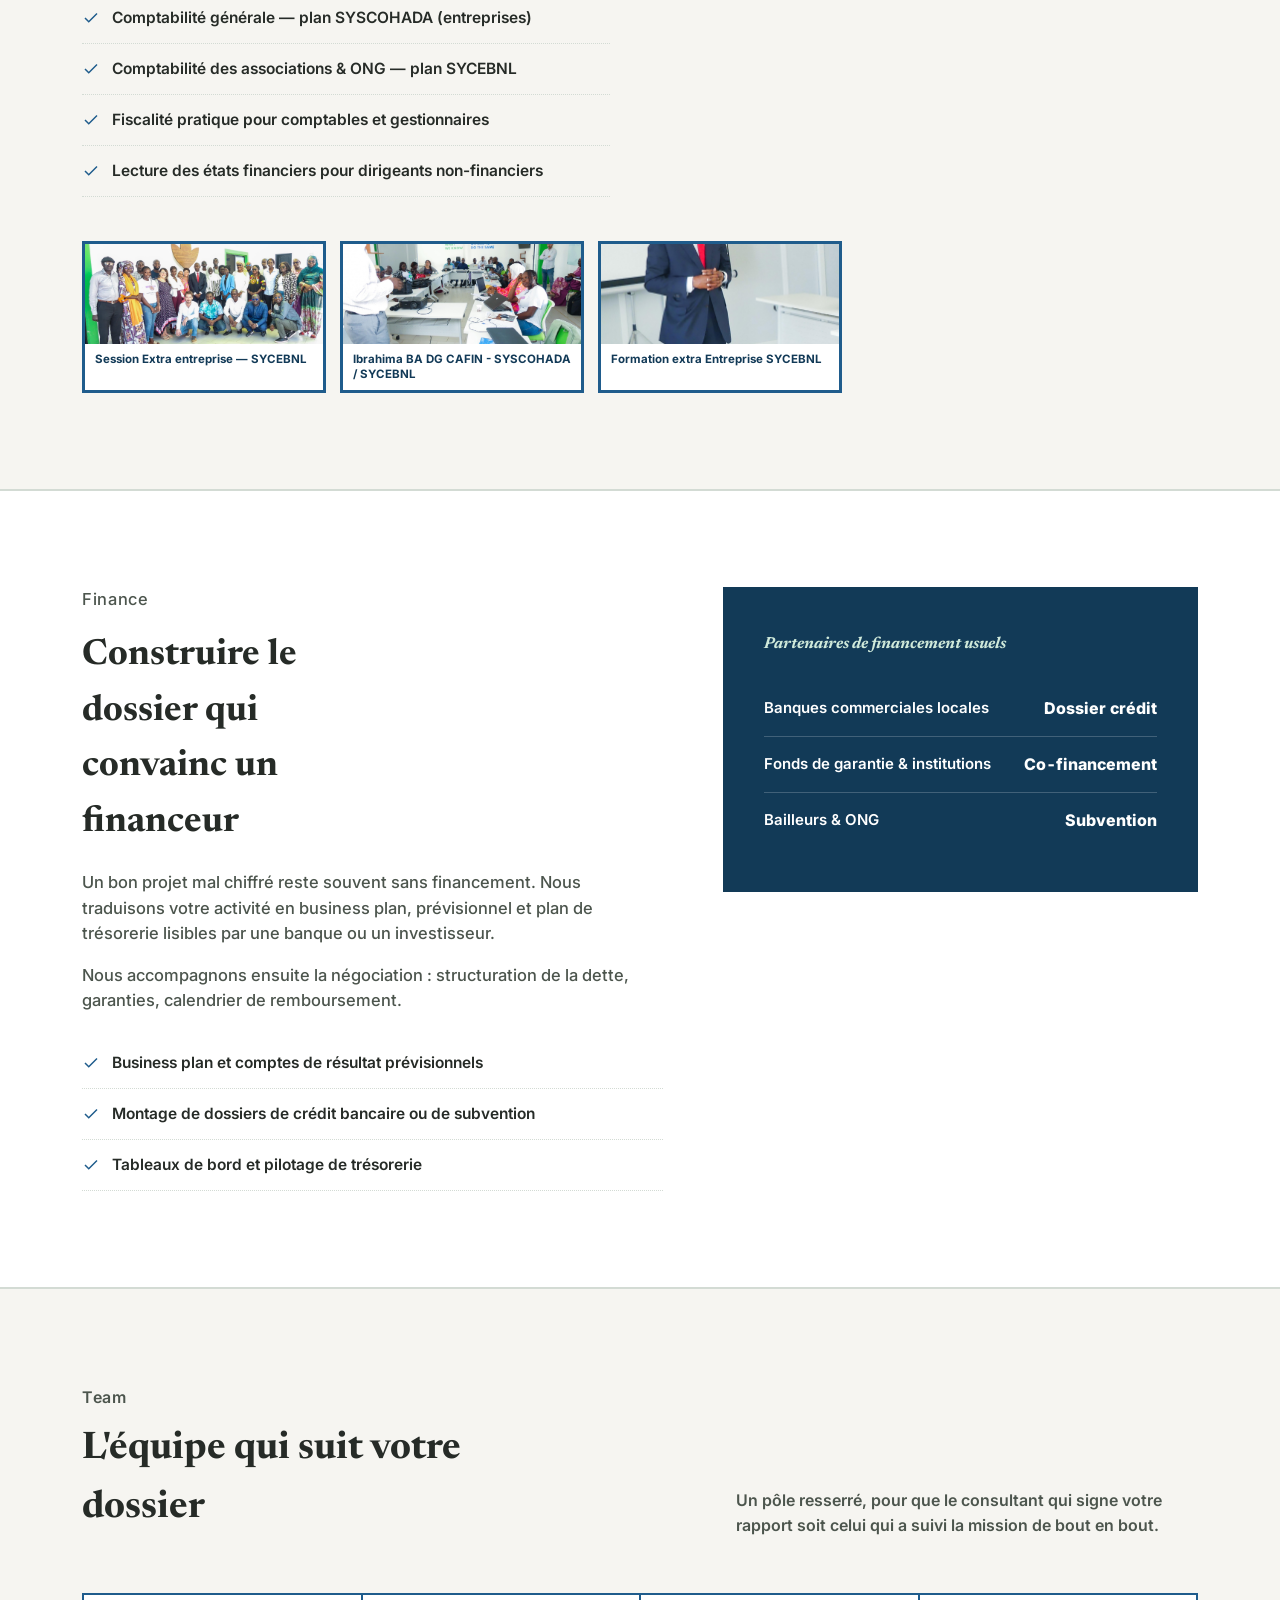
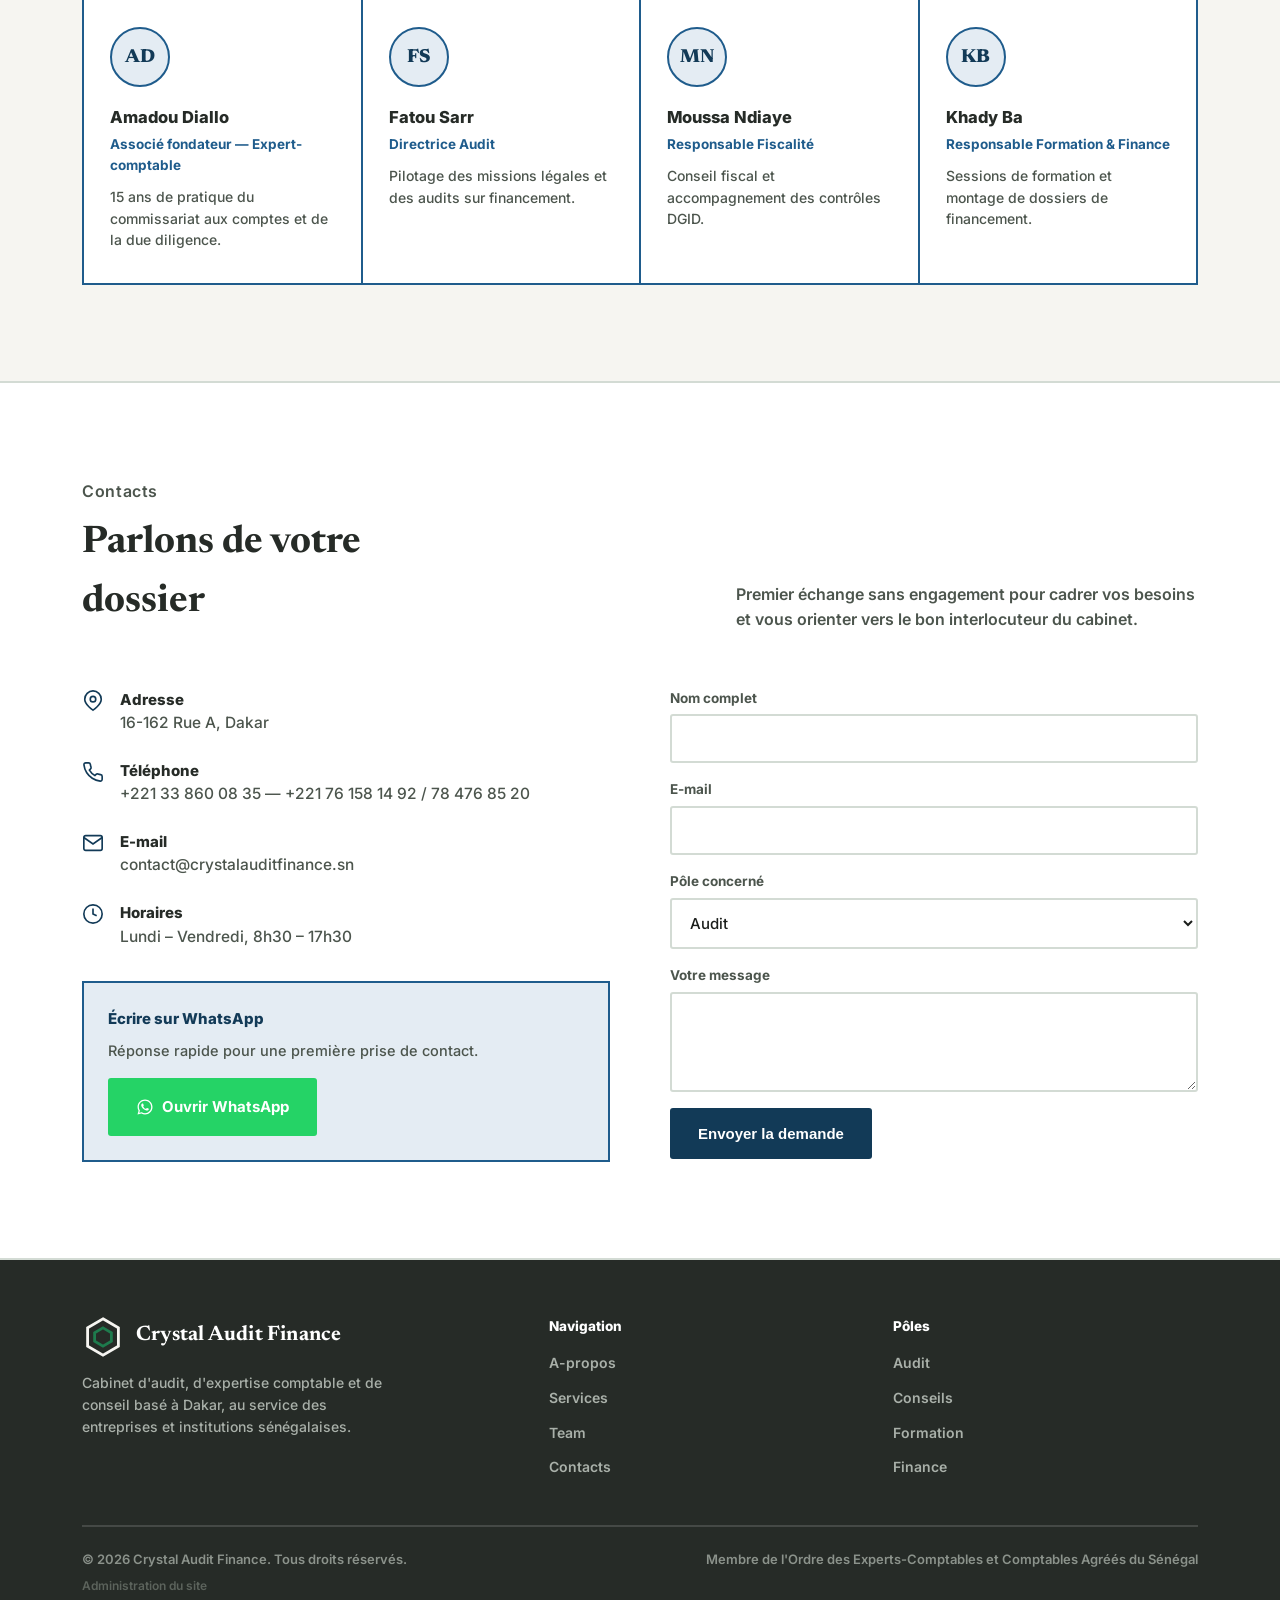
==== commit befe8851: "Add files via upload" ====
--- a/index.html
+++ b/index.html
@@ -24,7 +24,7 @@
     </button>
     <nav class="primary" id="primaryNav">
       <a href="#accueil">Accueil</a>
-      <a href="#quisommesnous">Qui sommes-nous</a>
+      <a href="#quisommesnous" class="nav-wrap">Qui sommes-nous</a>
       <a href="#apropos">A-propos</a>
       <a href="#services">Services</a>
       <a href="#audit">Audit</a>
--- a/style.css
+++ b/style.css
@@ -42,29 +42,29 @@
   border-bottom:2px solid var(--line);
 }
 .headbar{
-  display:flex; align-items:center; justify-content:space-between;
+  display:flex; align-items:center; justify-content:space-between; gap:40px;
   padding:20px 32px;
   max-width:1180px; margin:0 auto;
 }
-.brand{display:flex; align-items:center; gap:14px;}
+.brand{display:flex; align-items:center; gap:14px; flex:none;}
 .brand-mark{width:42px; height:42px;}
 .brand-name{
   font-family:var(--serif); font-size:21px; font-weight:700;
   letter-spacing:0.01em; color:var(--charcoal);
 }
 .brand-name span{color:var(--green-deep);}
-nav.primary{display:flex; gap:28px;}
+nav.primary{
+  display:flex; gap:8px; flex-wrap:wrap; justify-content:flex-end;
+}
 nav.primary a{
-  font-size:15px; color:var(--ink-soft); font-weight:700;
-  padding:6px 0; position:relative;
-}
-nav.primary a:hover{color:var(--charcoal);}
-nav.primary a::after{
-  content:''; position:absolute; left:0; right:0; bottom:0; height:2px;
-  background:var(--green); transform:scaleX(0); transform-origin:left;
-  transition:transform .25s ease;
-}
-nav.primary a:hover::after{transform:scaleX(1);}
+  font-size:13.5px; color:#fff; font-weight:800;
+  padding:9px 14px; background:var(--green); border-radius:4px;
+  letter-spacing:0.01em; white-space:nowrap; flex:none;
+}
+nav.primary a:hover{background:var(--green-deep);}
+nav.primary a.nav-wrap{
+  white-space:normal; text-align:center; max-width:90px; line-height:1.25;
+}
 .nav-toggle{display:none; background:none; border:1px solid var(--line); border-radius:4px; padding:8px 10px;}
 .nav-toggle svg{width:18px; height:18px;}
 @media (max-width:900px){
@@ -72,10 +72,10 @@
     display:none;
     position:absolute; top:100%; left:0; right:0;
     background:var(--paper); border-bottom:1px solid var(--line);
-    flex-direction:column; gap:0; padding:8px 0;
+    flex-direction:column; gap:8px; padding:14px 20px;
   }
   nav.primary.open{display:flex;}
-  nav.primary a{padding:12px 32px;}
+  nav.primary a{padding:12px 20px; text-align:center;}
   .nav-toggle{display:block;}
 }
 
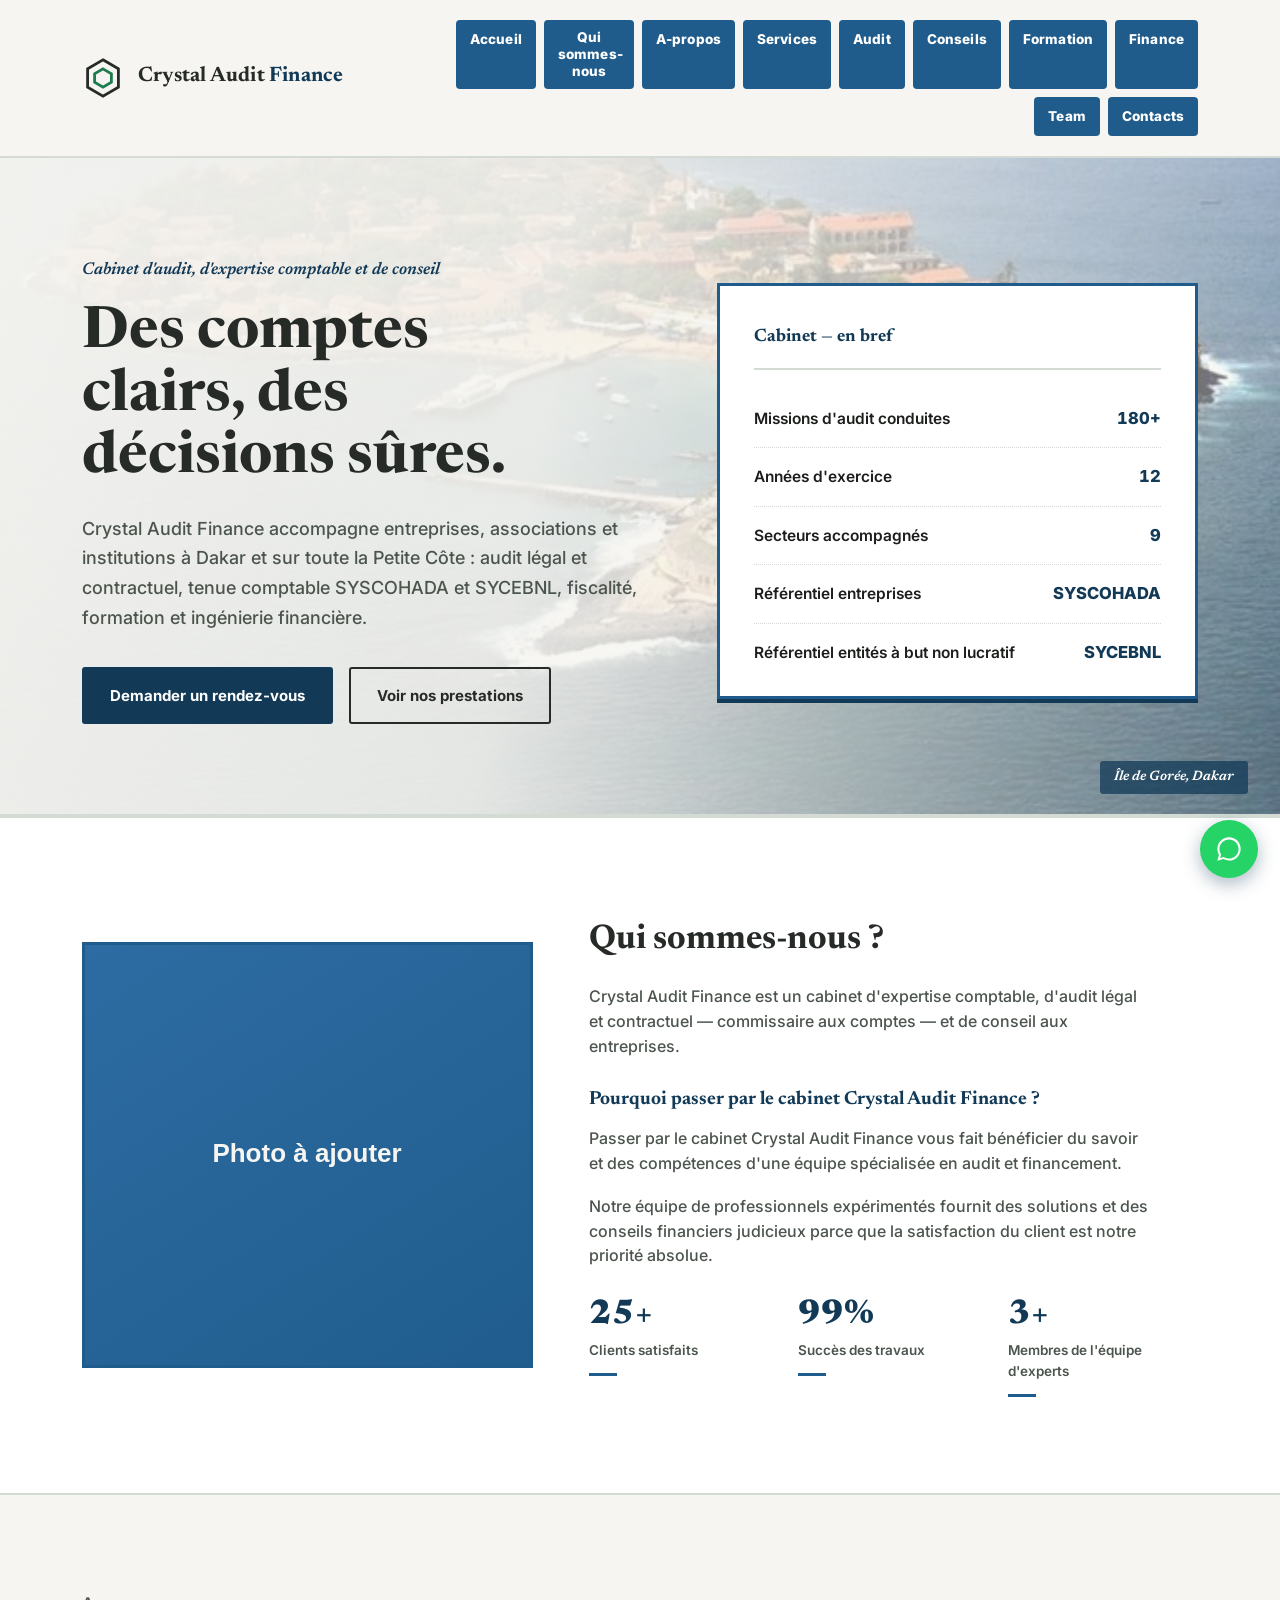
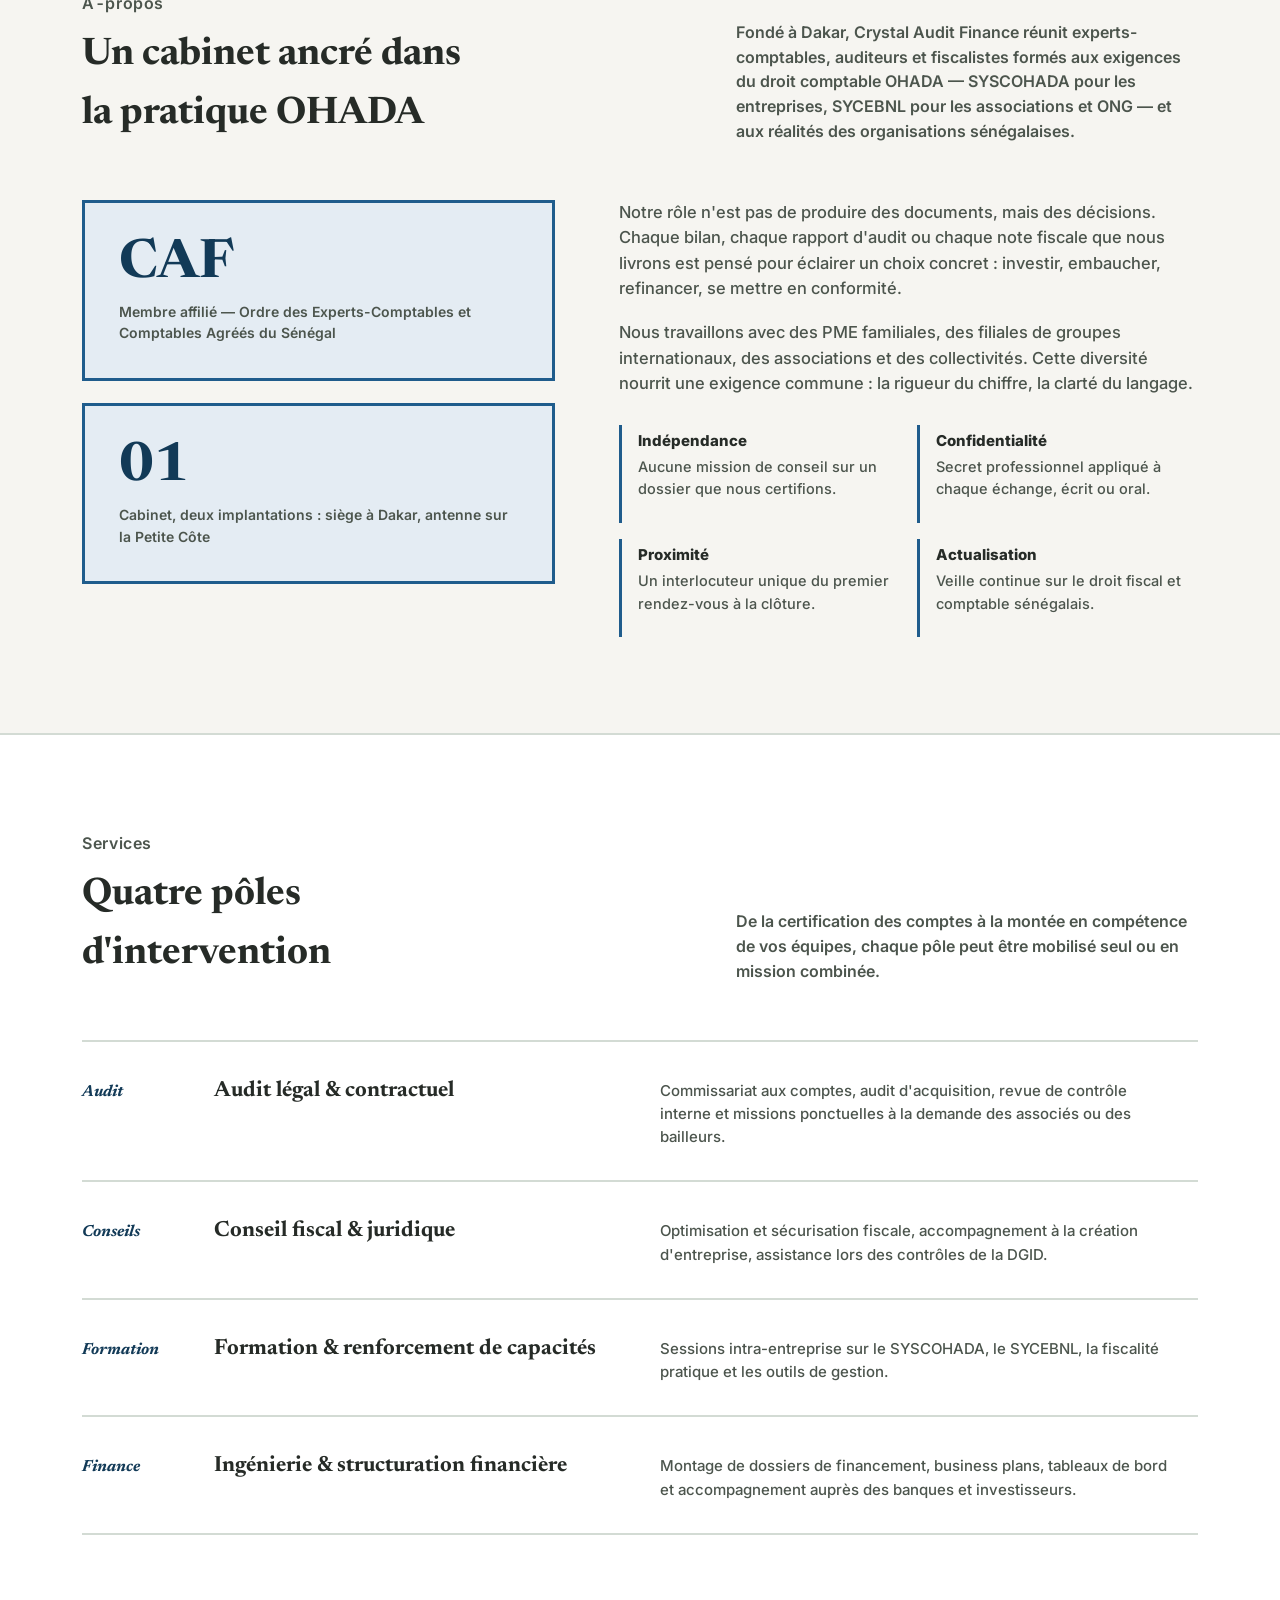
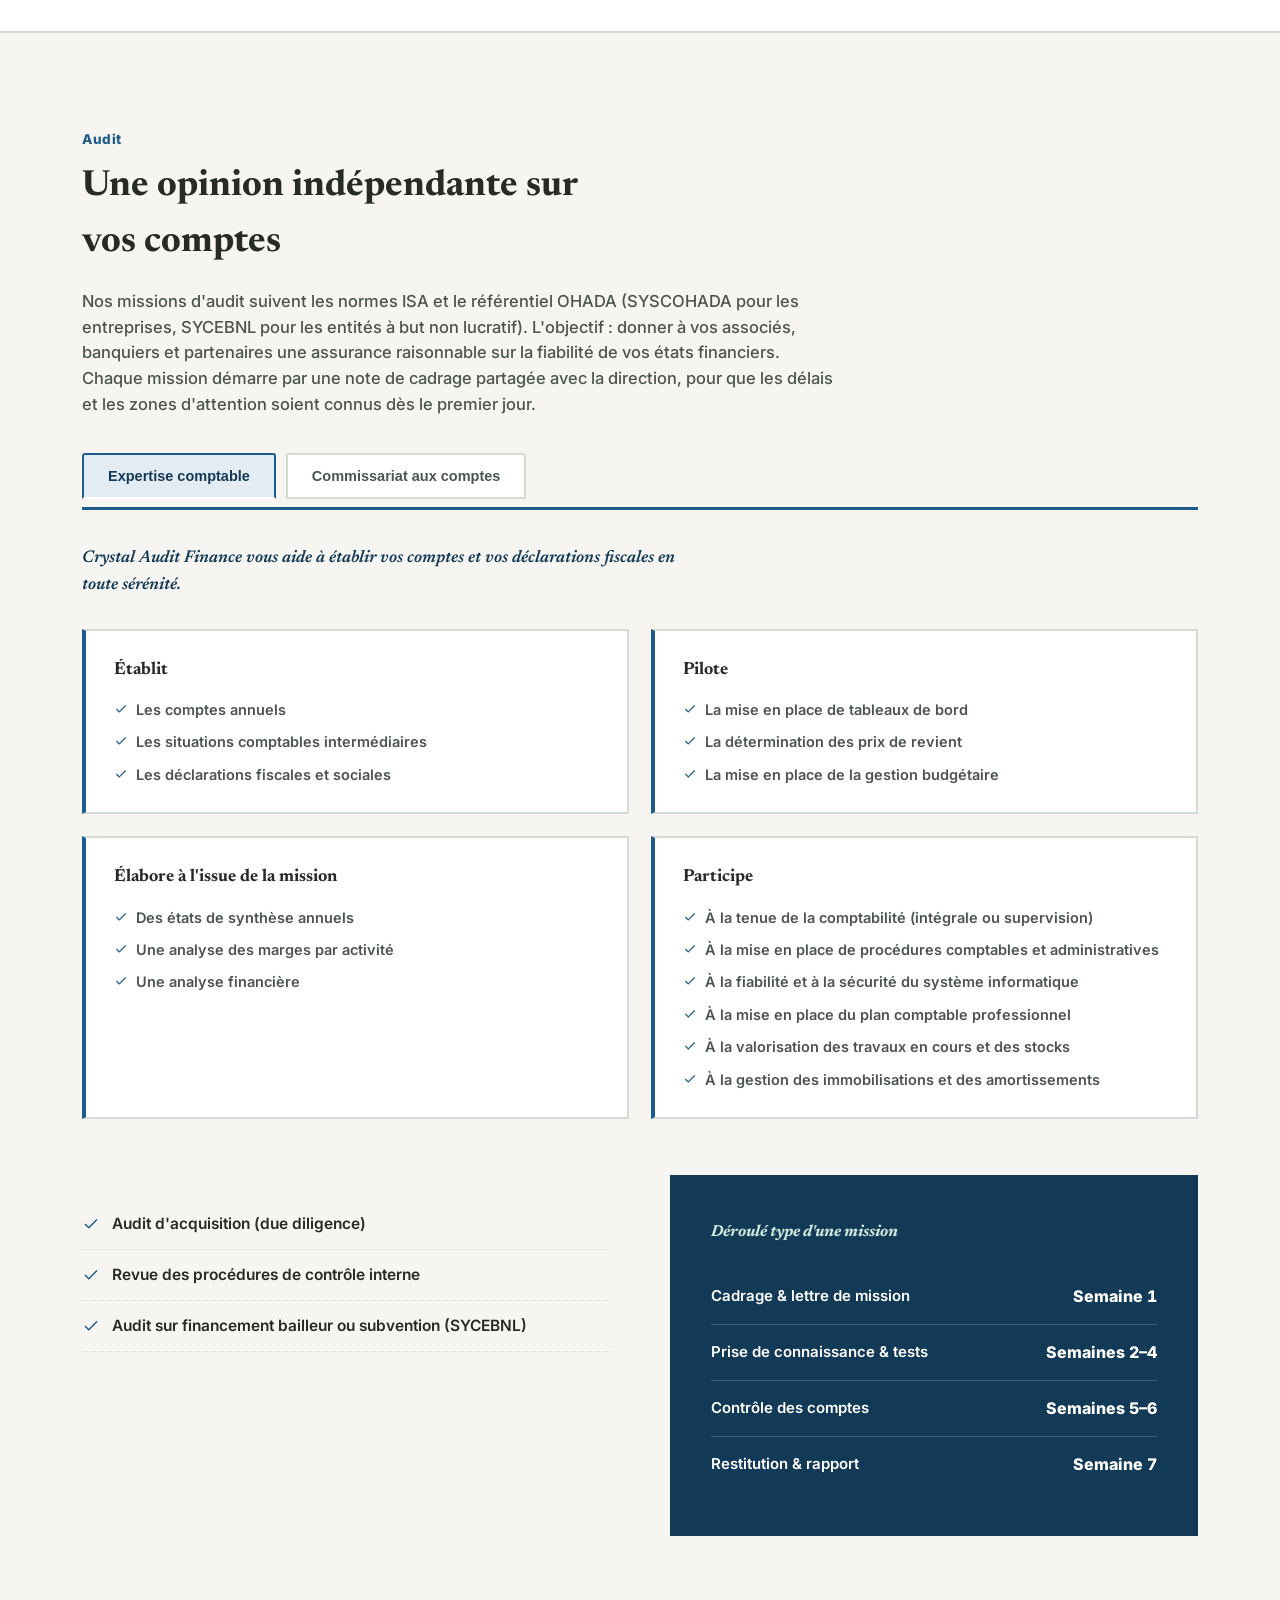
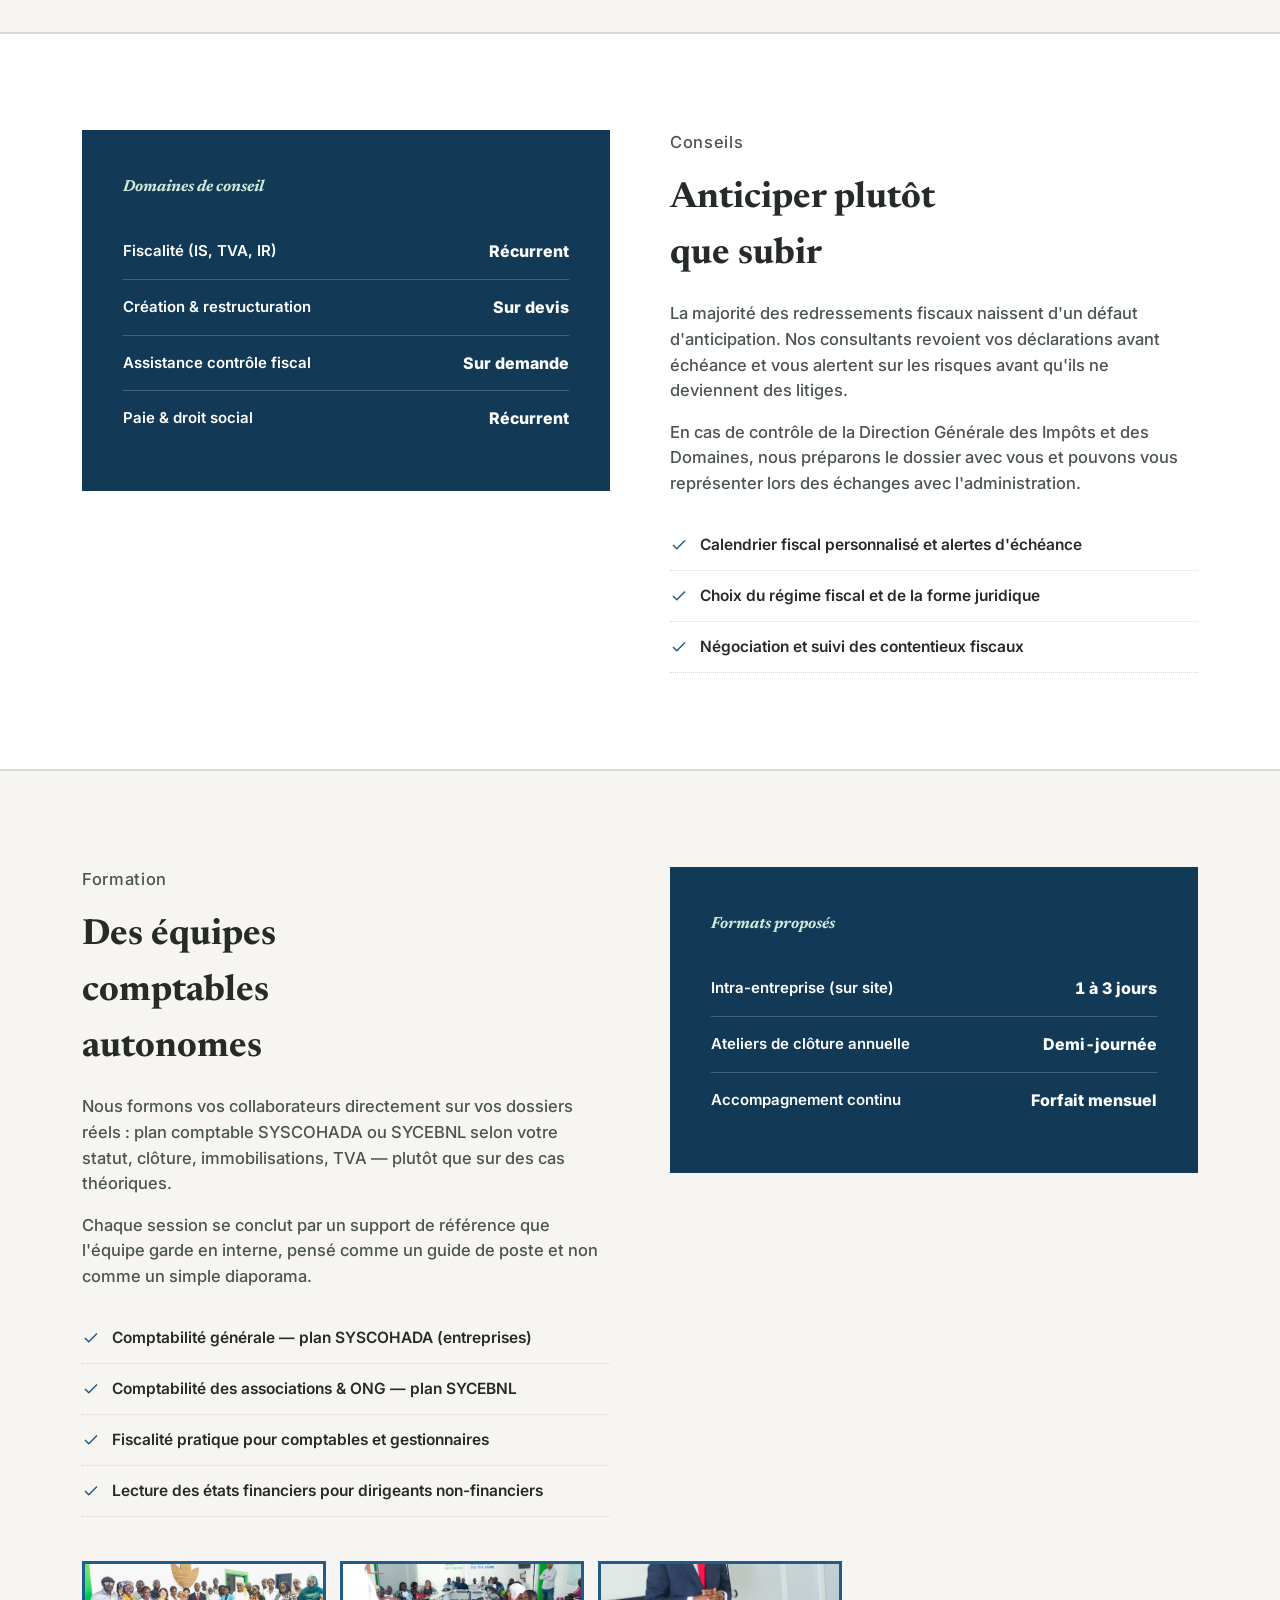
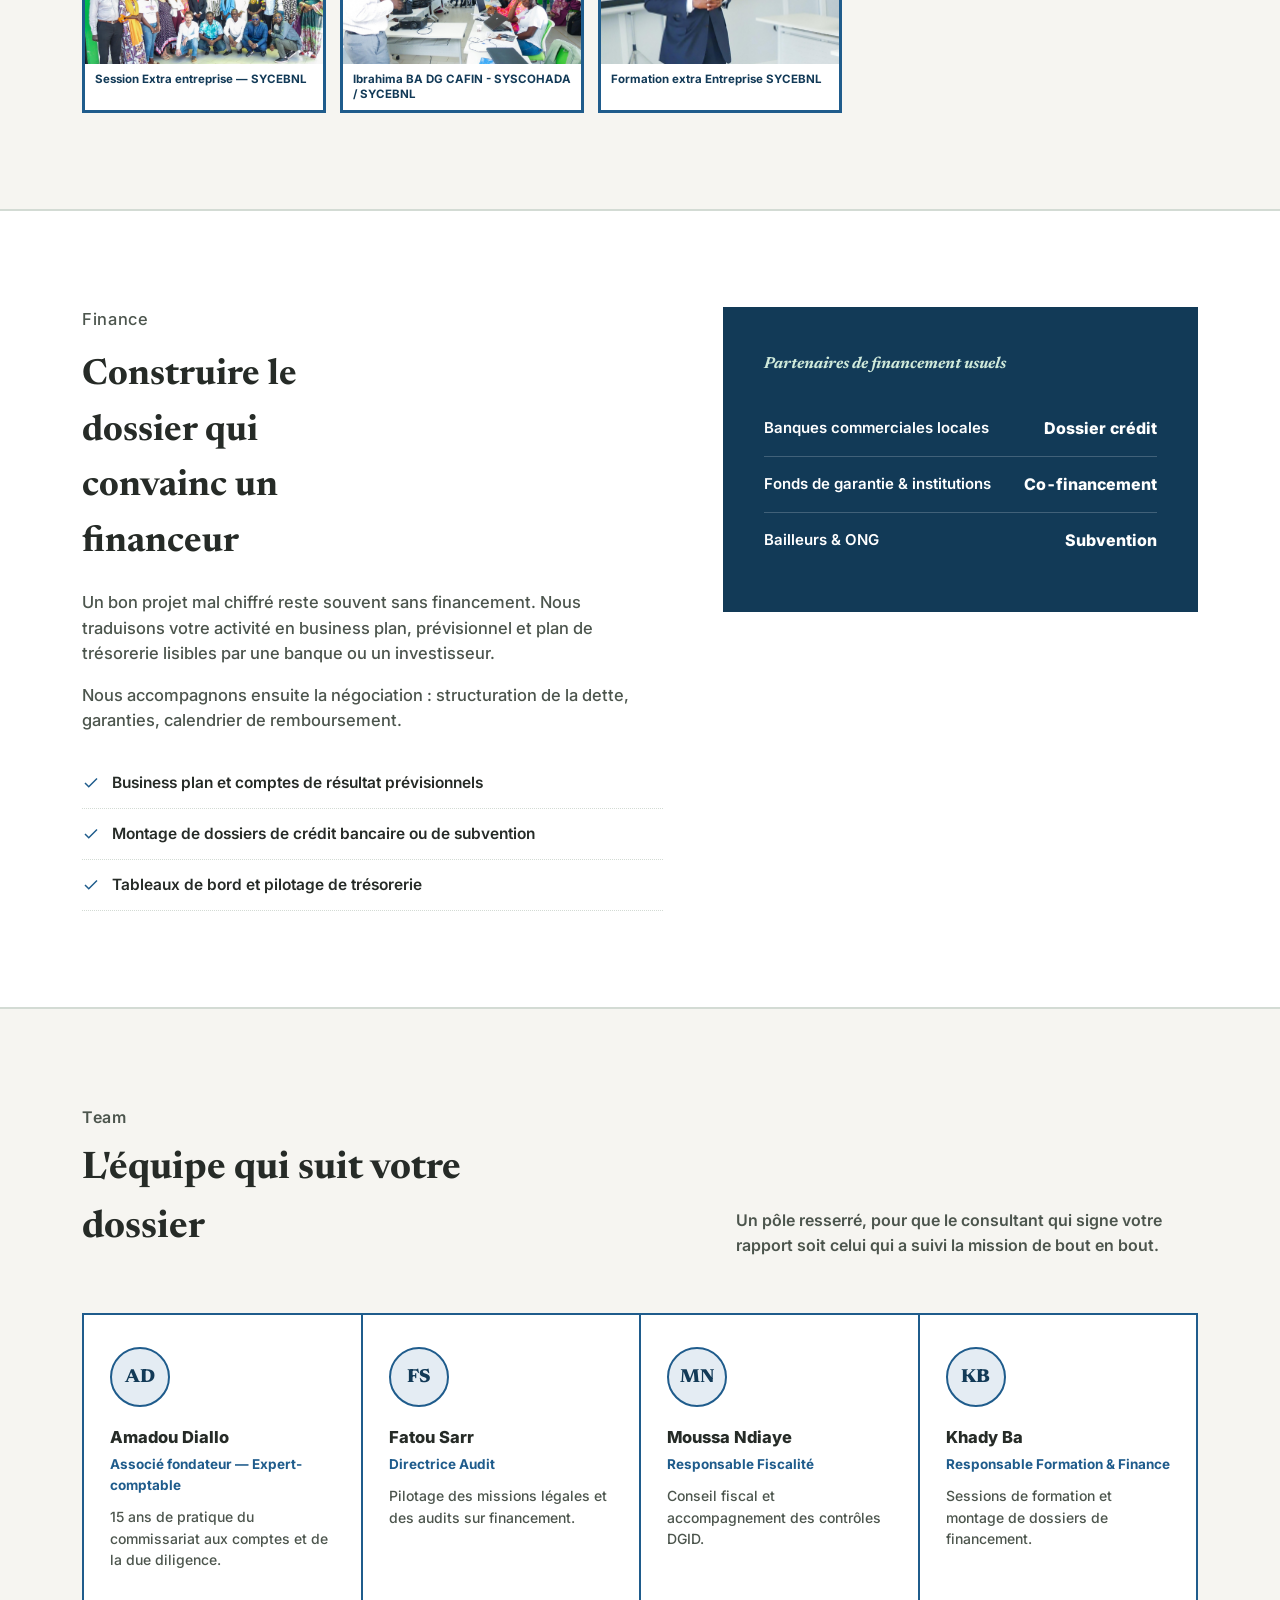
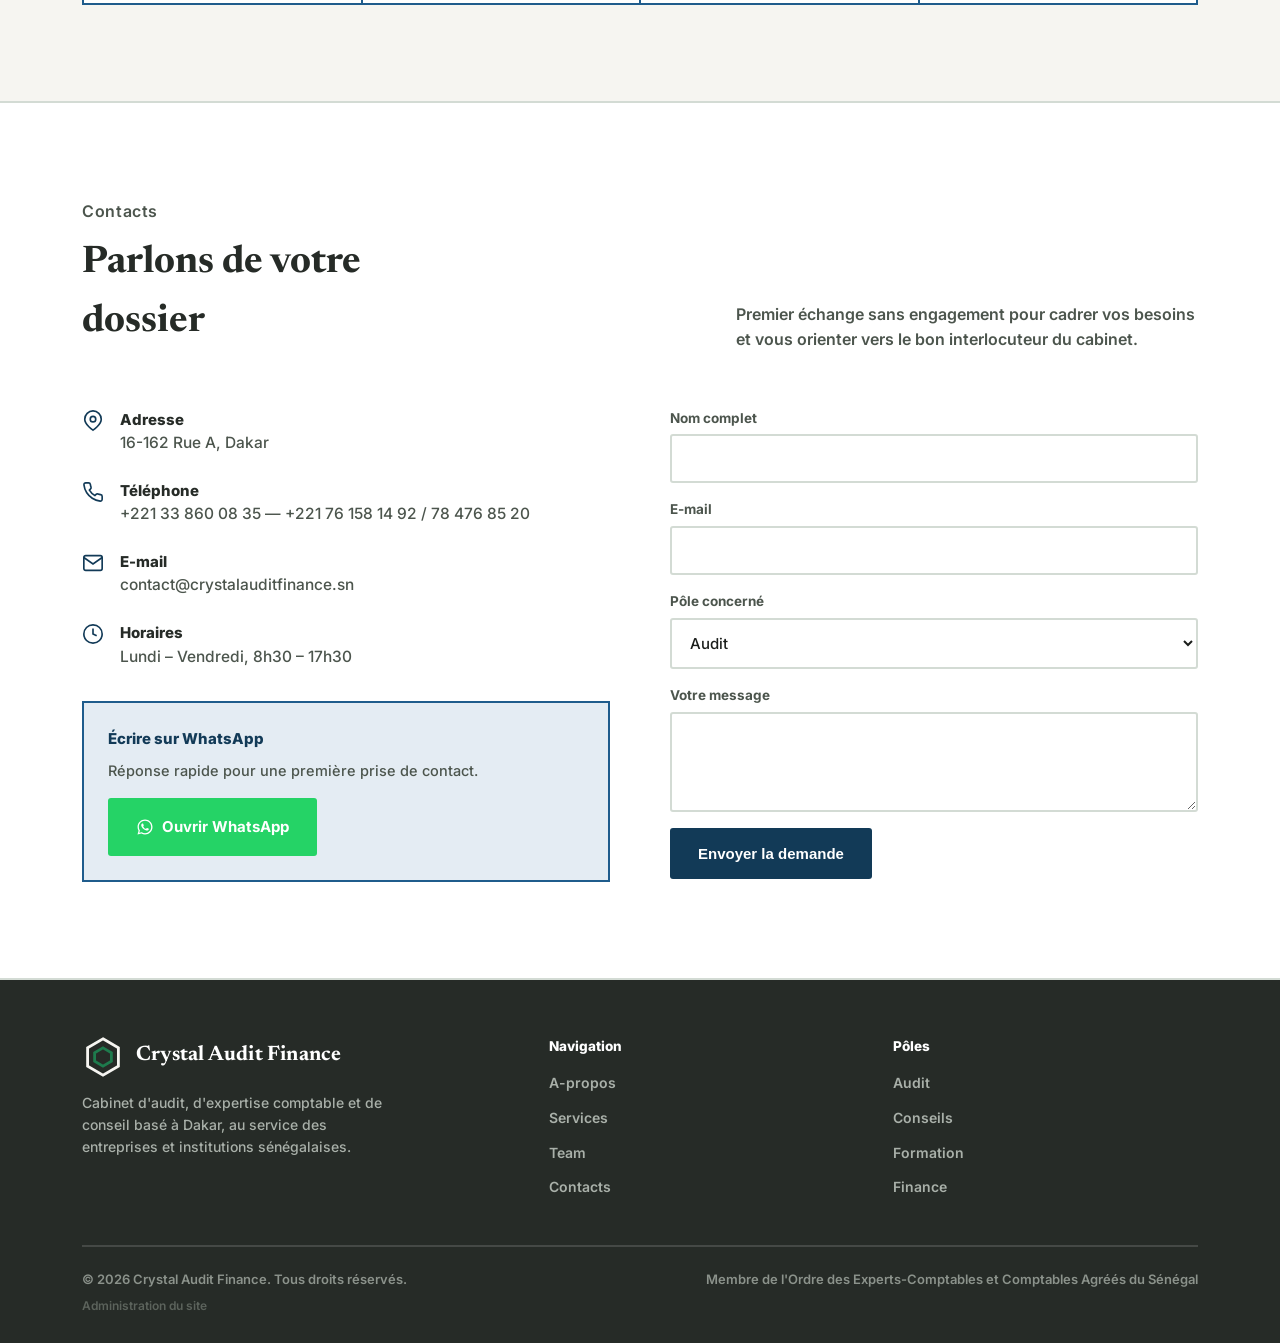
==== commit 0a6fa533: "Add files via upload" ====
--- a/index.html
+++ b/index.html
@@ -58,9 +58,7 @@
         </div>
       </div>
     </div>
-    <div class="hero-cover" id="heroCover" aria-hidden="true">
-      <span class="cover-caption">Île de Gorée, Dakar</span>
-    </div>
+    <span class="hero-caption" id="heroCaption">Île de Gorée, Dakar</span>
   </section>
 
   <!-- ===== QUI SOMMES-NOUS ===== -->
--- a/style.css
+++ b/style.css
@@ -82,9 +82,23 @@
 /* ===== Hero ===== */
 .hero{
   position:relative;
-  padding:100px 0 0;
+  padding:100px 0 90px;
   overflow:hidden;
   border-bottom:2px solid var(--line);
+  background-size:cover;
+  background-position:center;
+}
+.hero::before{
+  content:'';
+  position:absolute; inset:0;
+  background:linear-gradient(100deg, rgba(246,245,241,0.97) 0%, rgba(246,245,241,0.92) 42%, rgba(246,245,241,0.6) 75%, rgba(246,245,241,0.35) 100%);
+  z-index:0;
+}
+.hero > .wrap{position:relative; z-index:1;}
+.hero-caption{
+  position:absolute; right:32px; bottom:20px; z-index:2;
+  font-family:var(--serif); font-style:italic; font-weight:600; font-size:13.5px;
+  color:#fff; background:rgba(18,58,87,0.75); padding:6px 14px; border-radius:3px;
 }
 .hero-grid{
   display:grid; grid-template-columns:1.1fr 0.9fr; gap:48px; align-items:center;
@@ -134,19 +148,6 @@
 .ledger-row:last-child{border-bottom:none;}
 .ledger-row .num{
   font-variant-numeric:tabular-nums; font-weight:800; color:var(--green-deep); font-size:16.5px;
-}
-
-.hero-cover{
-  height:300px; margin-top:70px;
-  position:relative; overflow:hidden;
-  border-top:2px solid var(--line);
-  background-size:cover; background-position:center;
-}
-.hero-cover svg{position:absolute; bottom:0; left:0; width:100%; height:100%;}
-.hero-cover .cover-caption{
-  position:absolute; left:32px; bottom:16px; z-index:2;
-  font-family:var(--serif); font-style:italic; font-weight:600; font-size:14px;
-  color:#fff; background:rgba(20,83,45,0.75); padding:6px 14px; border-radius:3px;
 }
 
 /* ===== Section shell ===== */
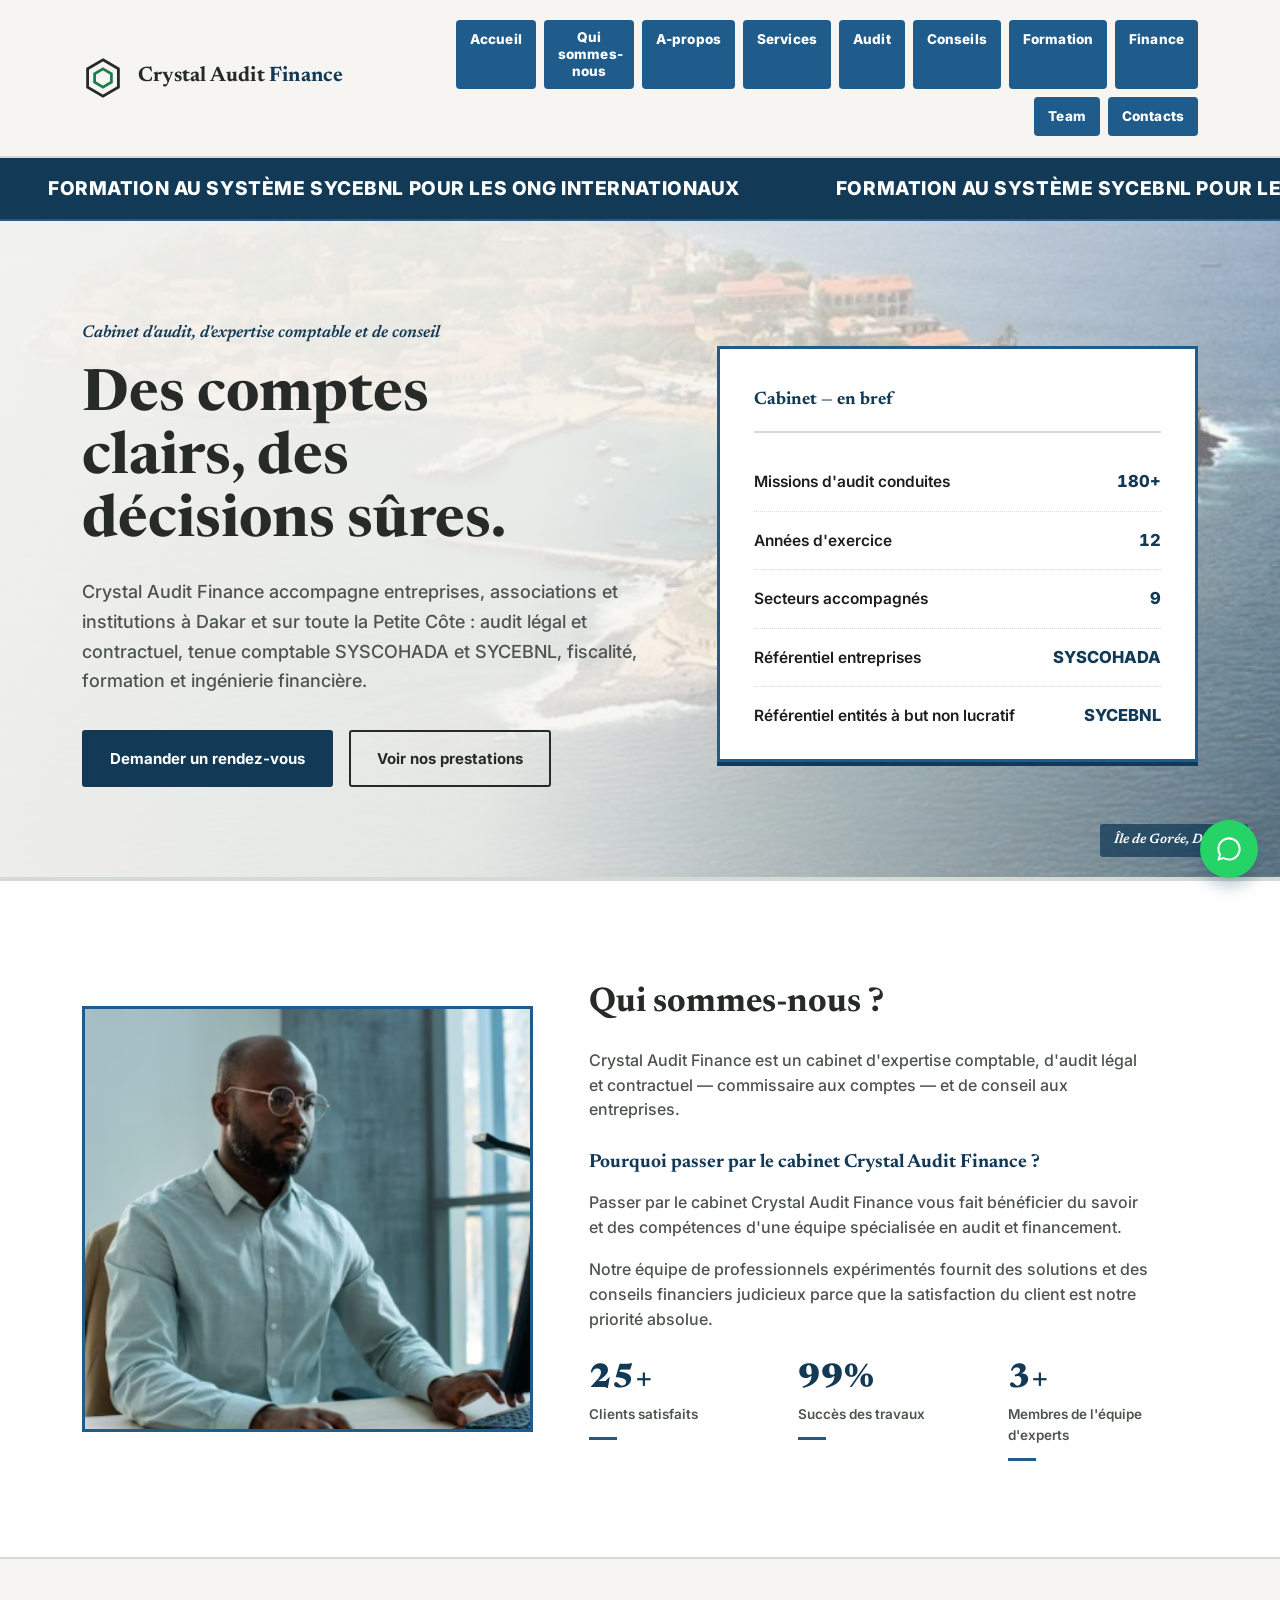
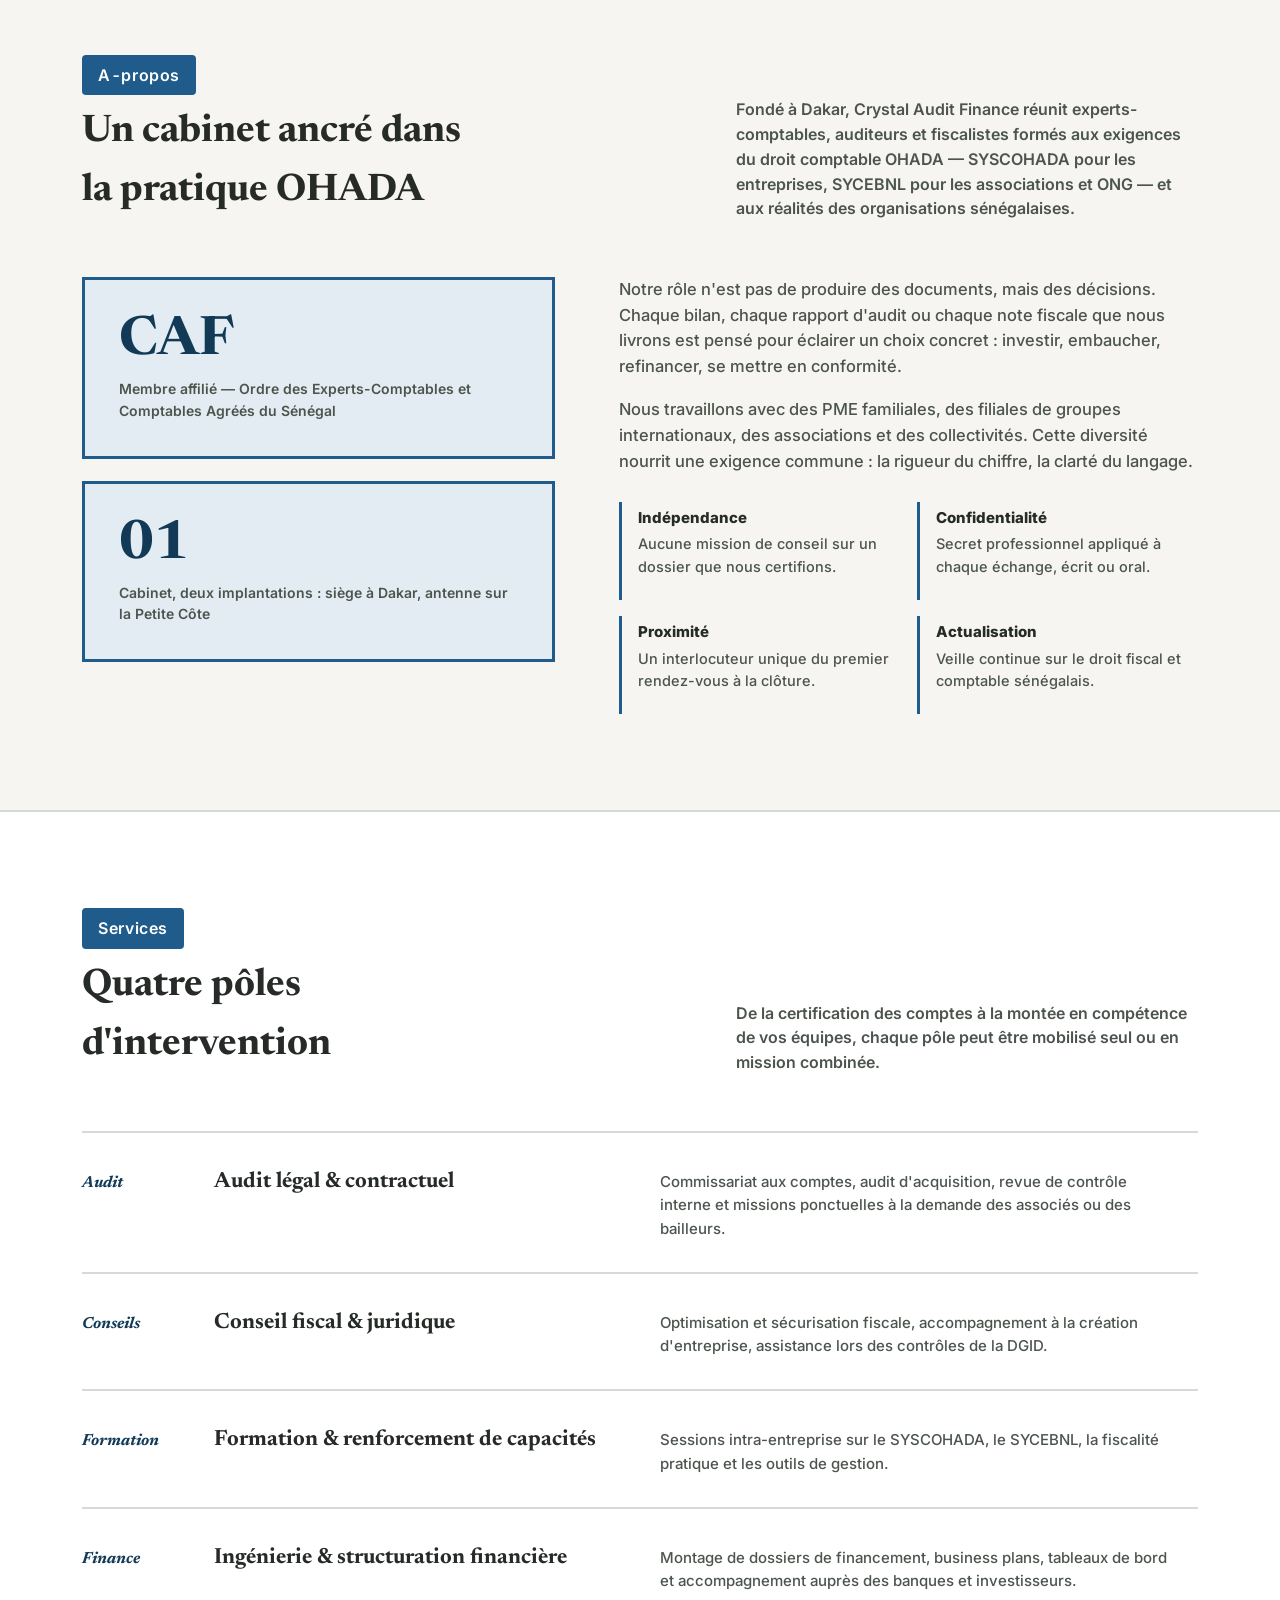
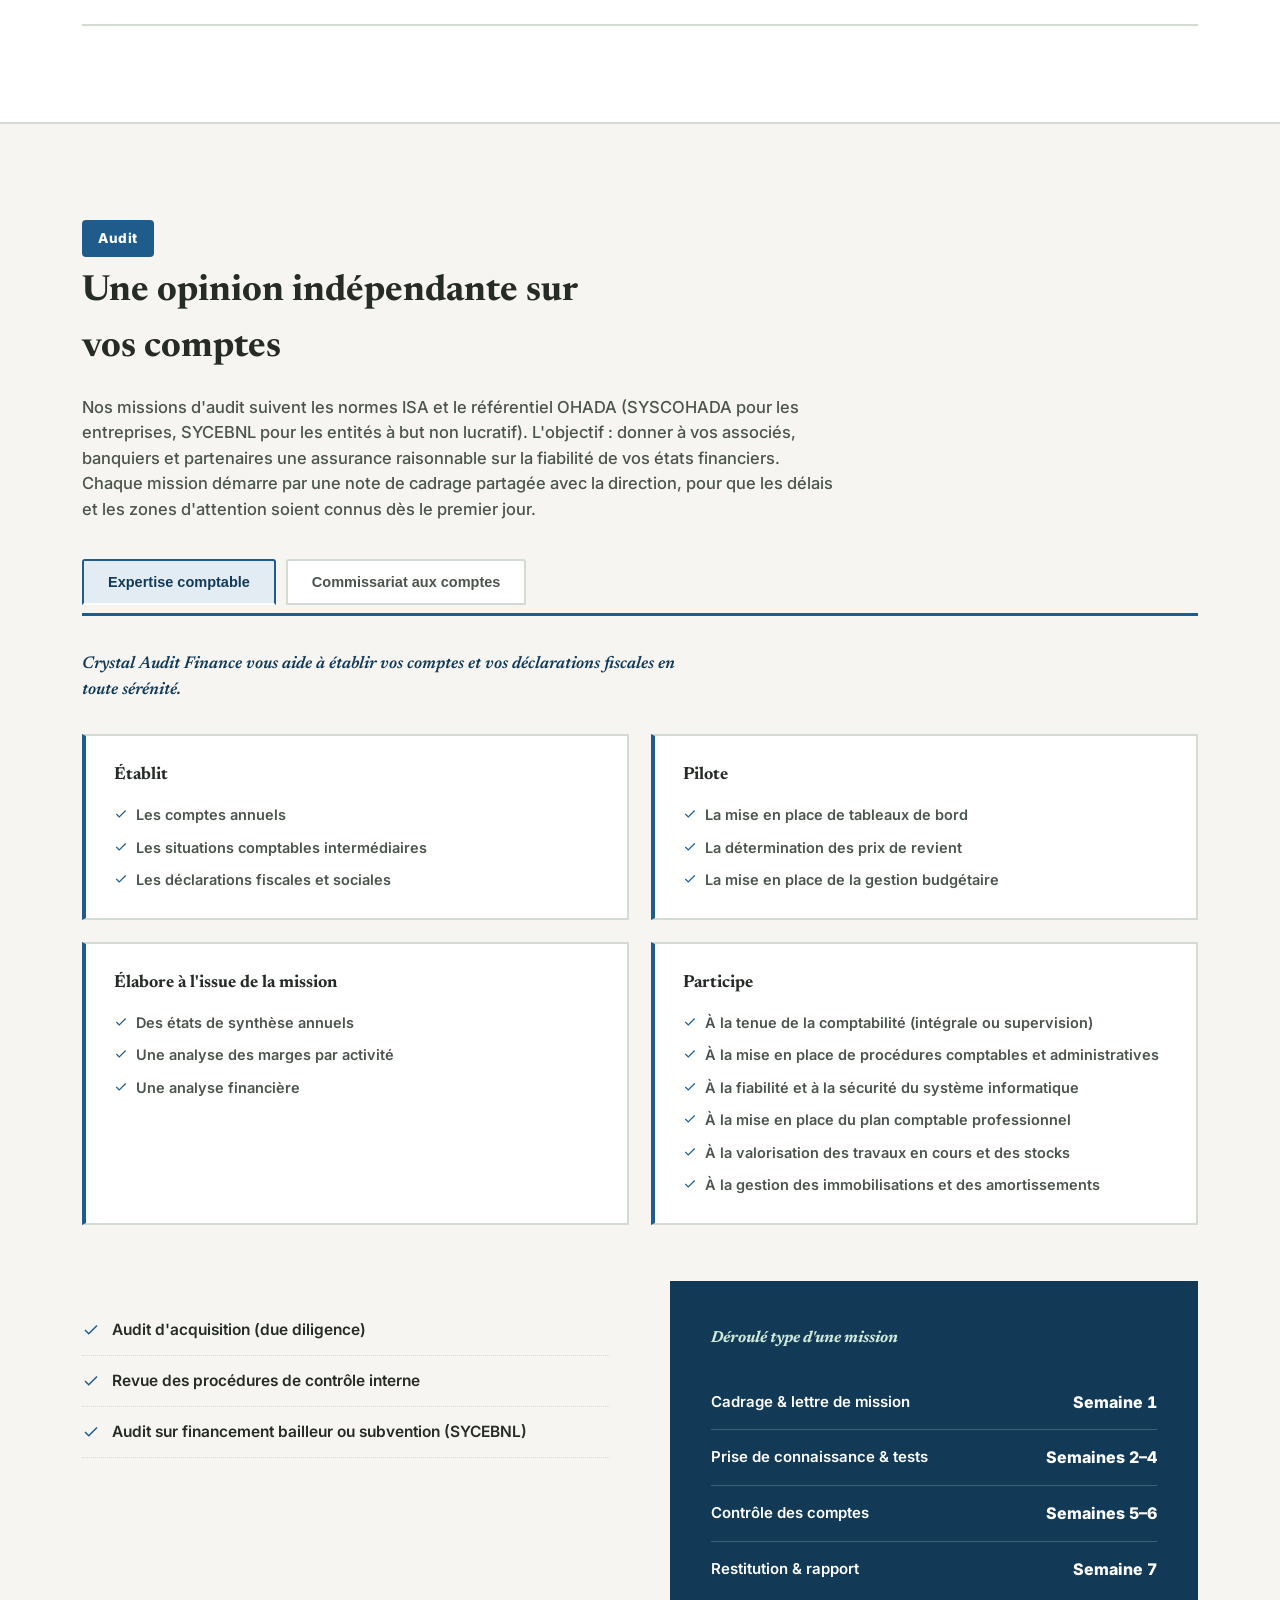
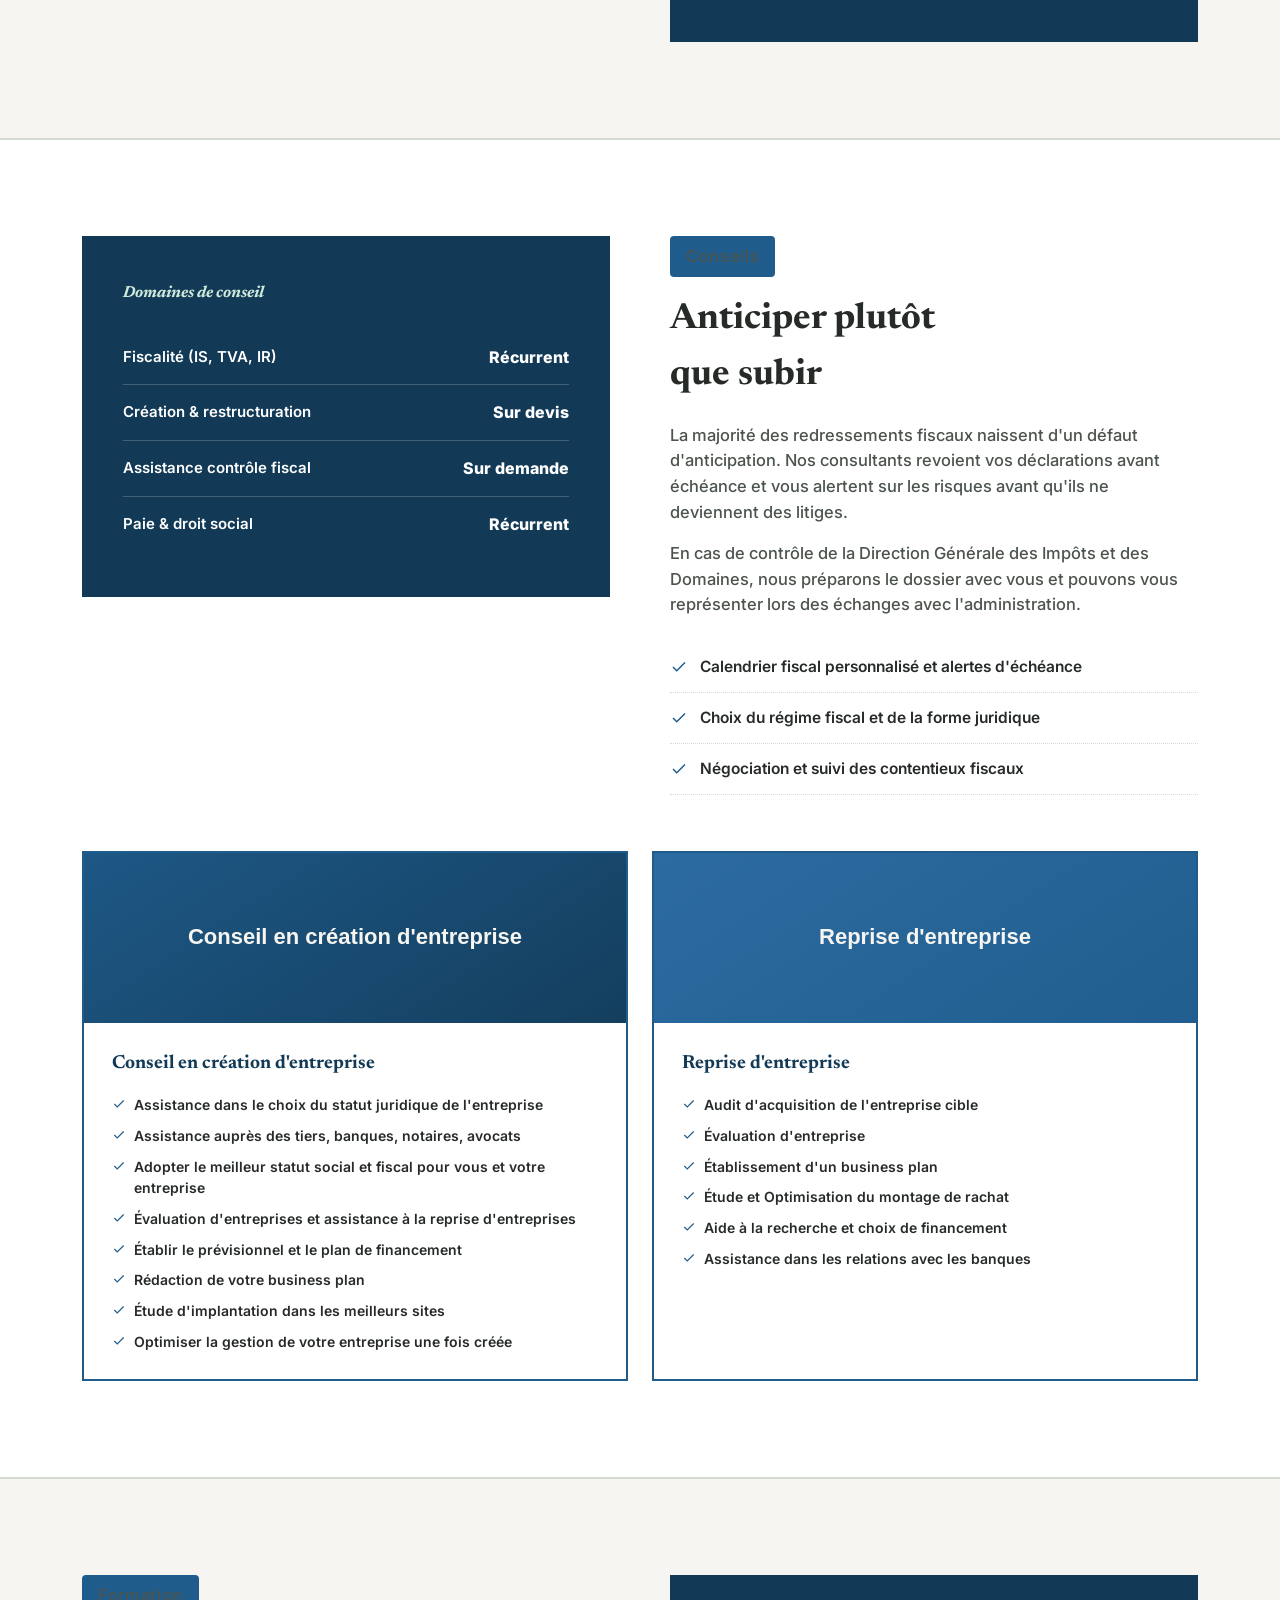
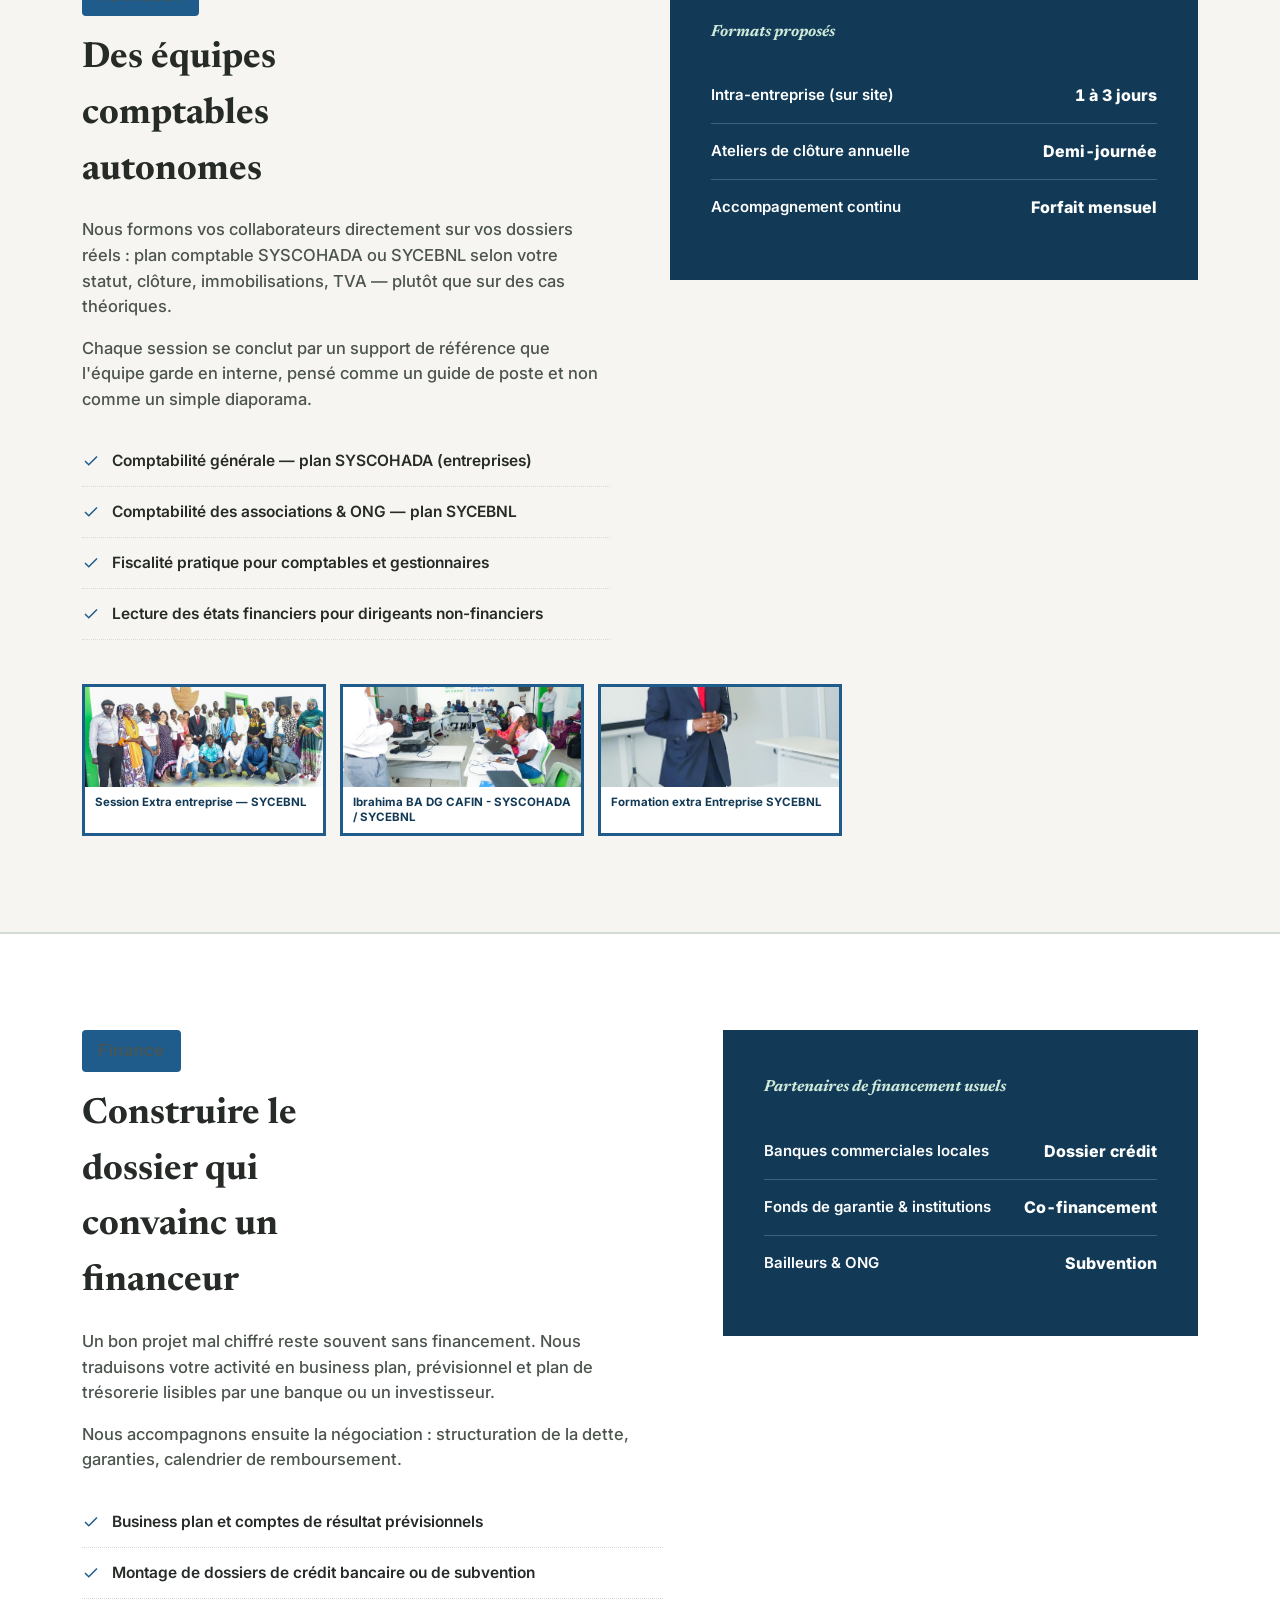
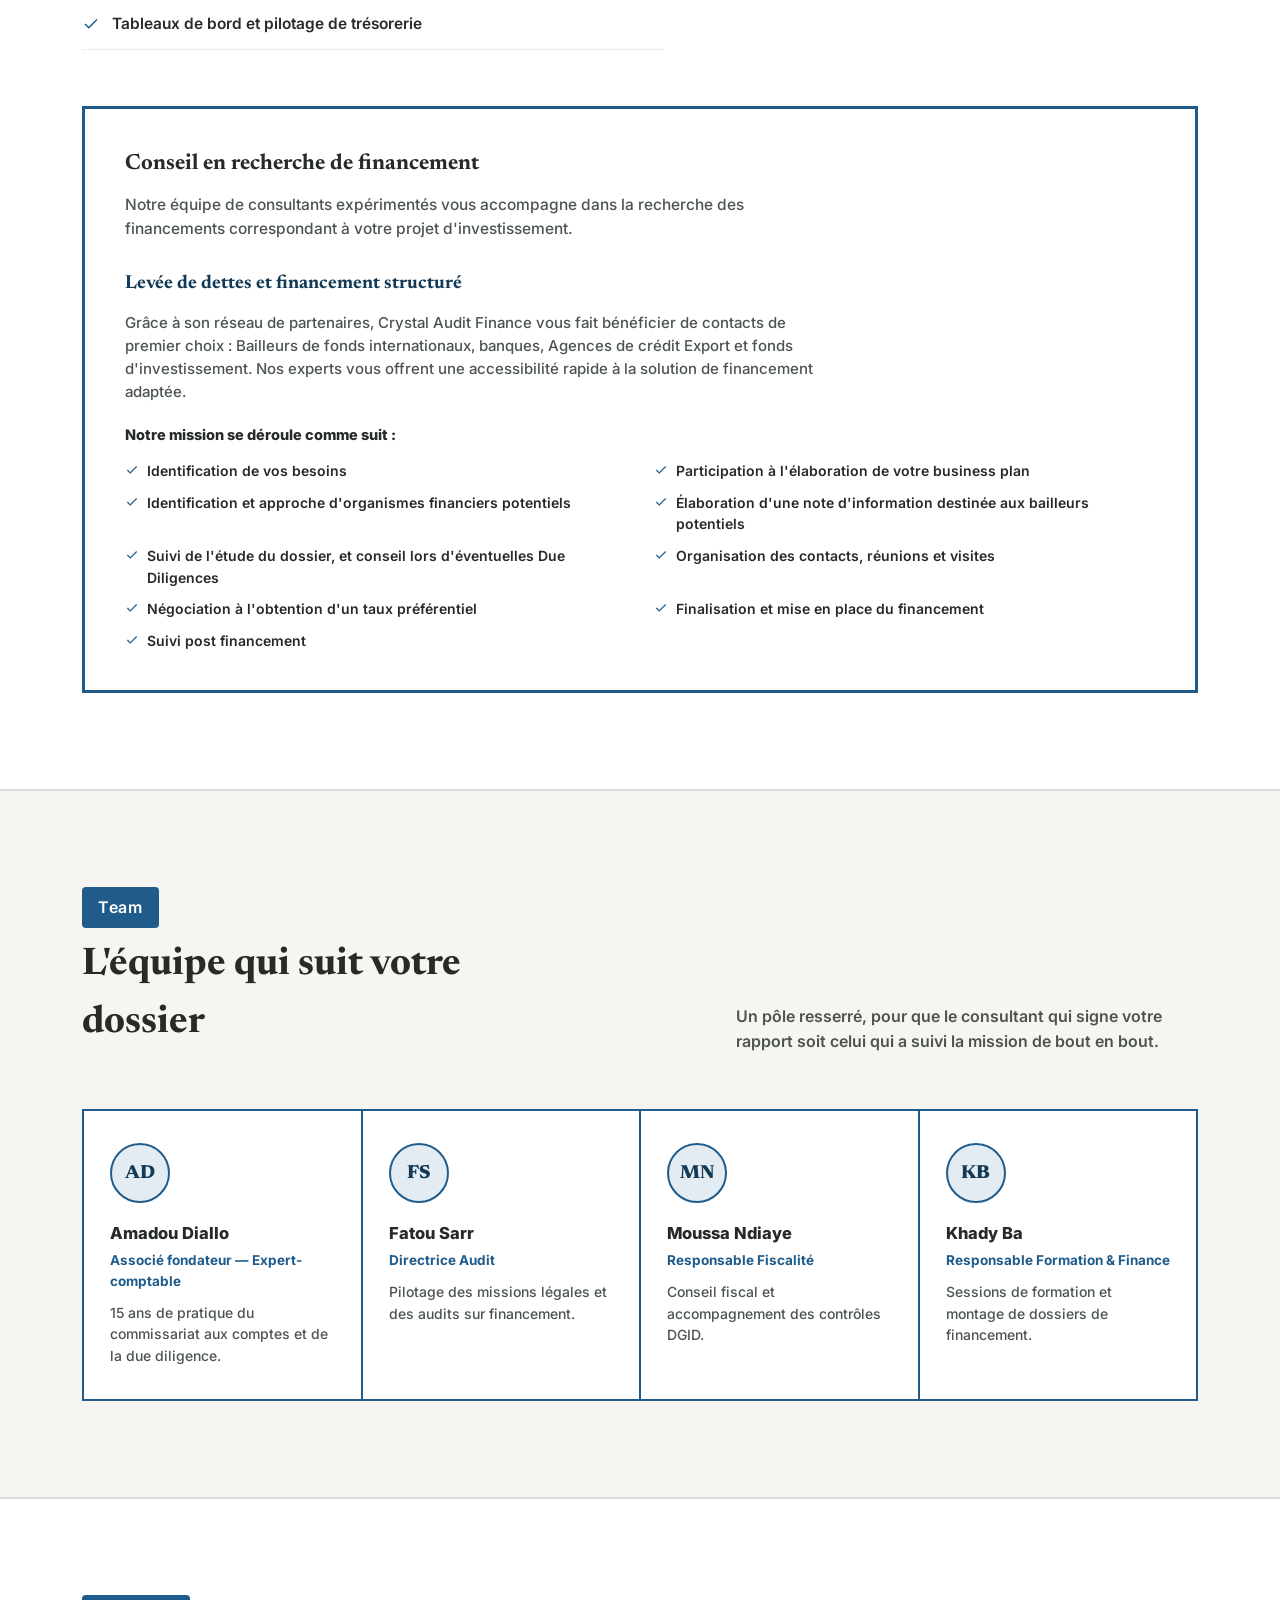
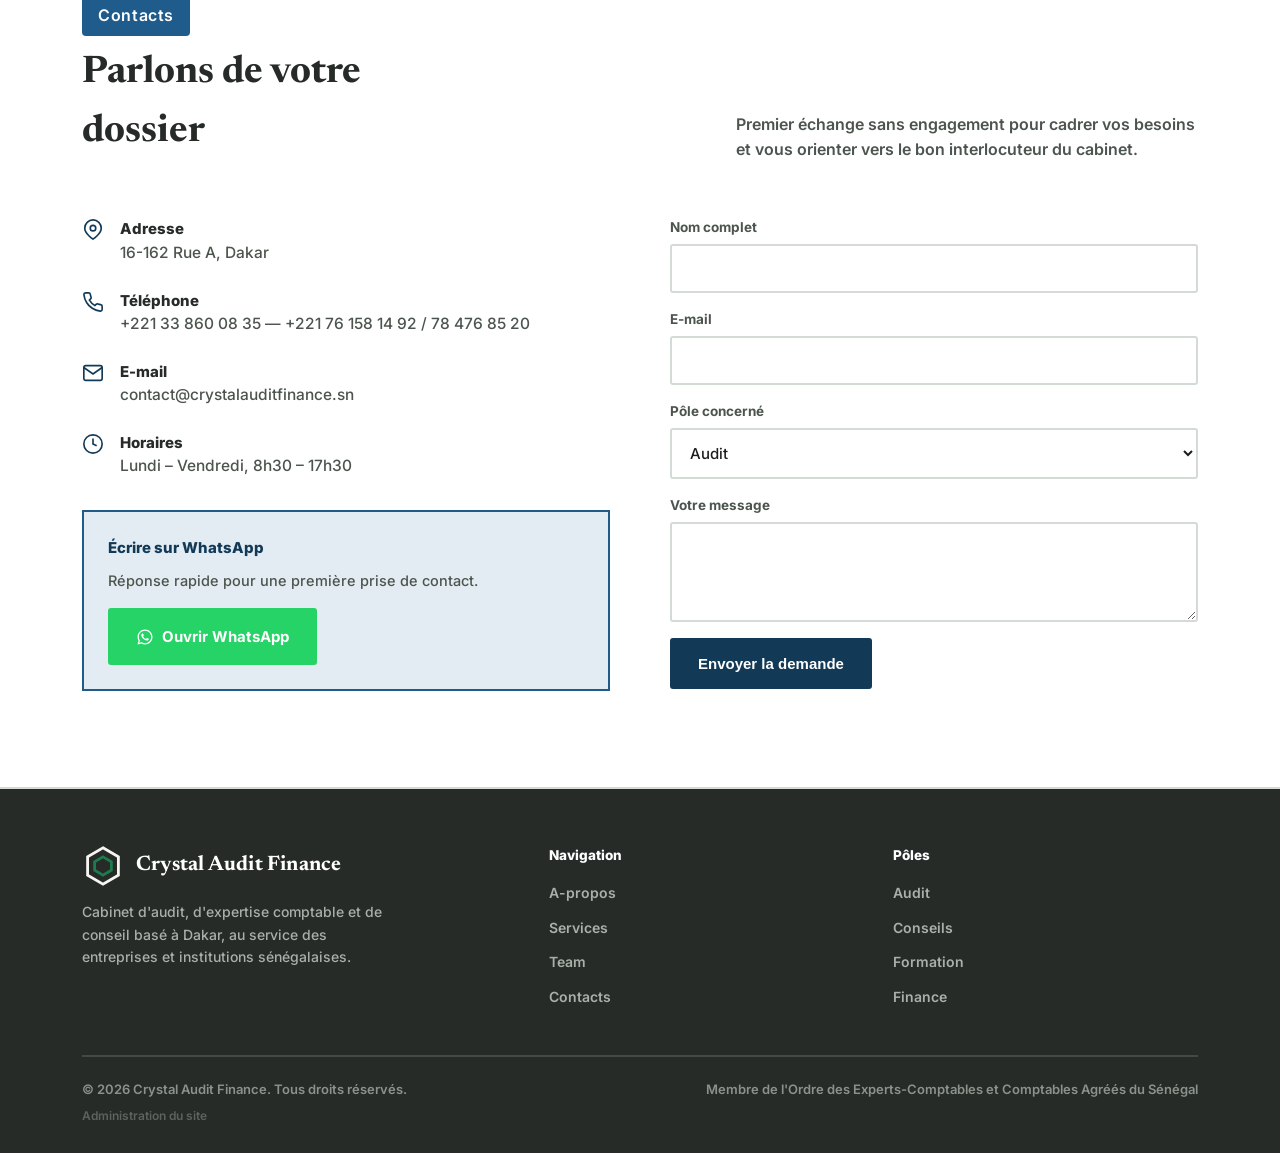
==== commit 023b7024: "Add files via upload" ====
--- a/index.html
+++ b/index.html
@@ -37,6 +37,10 @@
   </div>
 </header>
 
+<div class="ticker" id="tickerBar">
+  <div class="ticker-track" id="tickerTrack"></div>
+</div>
+
 <main>
 
   <!-- ===== HERO / ACCUEIL ===== -->
@@ -160,6 +164,7 @@
           <ul class="checklist" id="conseilsChecklist"></ul>
         </div>
       </div>
+      <div class="conseil-cards" id="conseilCards"></div>
     </div>
   </section>
 
@@ -197,6 +202,7 @@
           <div id="financeStats"></div>
         </div>
       </div>
+      <div class="finance-mission" id="financeMission"></div>
     </div>
   </section>
 
--- a/style.css
+++ b/style.css
@@ -79,6 +79,23 @@
   .nav-toggle{display:block;}
 }
 
+/* ===== Bande défilante (annonce) ===== */
+.ticker{
+  background:var(--green-deep); overflow:hidden; white-space:nowrap;
+  padding:16px 0; border-bottom:2px solid var(--green);
+}
+.ticker-track{
+  display:inline-block; animation:ticker-scroll 22s linear infinite;
+}
+.ticker-track span{
+  display:inline-block; padding:0 48px;
+  color:#fff; font-weight:800; font-size:19px; letter-spacing:0.03em;
+}
+@keyframes ticker-scroll{
+  from{transform:translateX(0);}
+  to{transform:translateX(-50%);}
+}
+
 /* ===== Hero ===== */
 .hero{
   position:relative;
@@ -158,15 +175,18 @@
   gap:24px; margin-bottom:56px; flex-wrap:wrap;
 }
 .section-ref{
-  font-size:13.5px; letter-spacing:0.04em; color:var(--green);
-  font-weight:800; margin-bottom:10px;
+  display:inline-block;
+  font-size:13.5px; letter-spacing:0.04em; color:#fff;
+  font-weight:800; margin-bottom:8px;
   font-variant-numeric:tabular-nums;
+  background:var(--green); padding:8px 16px; border-radius:4px;
 }
 .section-head h2{
   font-family:var(--serif); font-weight:700; font-size:clamp(28px,3vw,38px);
   color:var(--charcoal); max-width:16ch;
 }
 .section-head p{color:var(--ink-soft); max-width:42ch; font-size:16px; font-weight:600;}
+.section-head p.section-ref{color:#fff;}
 
 /* ===== Qui sommes-nous ===== */
 .qsn-grid{display:grid; grid-template-columns:0.85fr 1.15fr; gap:56px; align-items:center;}
@@ -213,6 +233,16 @@
 }
 .service-row h3{font-family:var(--serif); font-size:22px; font-weight:700; color:var(--charcoal);}
 .service-row p{font-size:15px; font-weight:500; color:var(--ink-soft); max-width:52ch;}
+.service-points{
+  list-style:none; display:grid; grid-template-columns:repeat(2,1fr); gap:8px 24px;
+  margin-top:16px; max-width:60ch;
+}
+.service-points li{
+  font-size:14px; font-weight:600; color:var(--charcoal);
+  display:flex; gap:8px; align-items:flex-start;
+}
+.service-points li svg{width:14px; height:14px; color:var(--green); flex:none; margin-top:3px;}
+@media (max-width:600px){ .service-points{grid-template-columns:1fr;} }
 
 /* ===== Audit — onglets Expertise comptable / Commissariat aux comptes ===== */
 .audit-heading{
@@ -265,6 +295,37 @@
 
 section#finance .detail{grid-template-columns:1.1fr 0.9fr;}
 
+/* ===== Conseils — cartes détaillées ===== */
+.conseil-cards{display:grid; grid-template-columns:repeat(2,1fr); gap:24px; margin-top:56px;}
+.conseil-card{background:#fff; border:2px solid var(--green); overflow:hidden;}
+.conseil-card img{width:100%; height:170px; object-fit:cover; display:block;}
+.conseil-card .body{padding:26px 28px;}
+.conseil-card h3{font-family:var(--serif); font-weight:700; font-size:19px; color:var(--green-deep); margin-bottom:16px;}
+.conseil-card ul{list-style:none; display:flex; flex-direction:column; gap:9px;}
+.conseil-card ul li{font-size:14px; font-weight:600; color:var(--charcoal); display:flex; gap:8px; align-items:flex-start;}
+.conseil-card ul li svg{width:14px; height:14px; color:var(--green); flex:none; margin-top:3px;}
+@media (max-width:760px){ .conseil-cards{grid-template-columns:1fr;} }
+
+/* ===== Finance — carte mission ===== */
+.finance-mission{
+  margin-top:56px; background:#fff; border:3px solid var(--green); padding:38px 40px;
+}
+.finance-mission .fm-subheading{
+  font-family:var(--serif); font-weight:700; font-size:22px; color:var(--charcoal); margin-bottom:12px;
+}
+.finance-mission .fm-subtext{font-size:15.5px; font-weight:500; color:var(--ink-soft); max-width:70ch; margin-bottom:28px;}
+.finance-mission .fm-card-title{font-family:var(--serif); font-weight:700; font-size:19px; color:var(--green-deep); margin-bottom:12px;}
+.finance-mission .fm-card-desc{font-size:15px; font-weight:500; color:var(--ink-soft); max-width:70ch; margin-bottom:20px;}
+.finance-mission .fm-steps-title{font-size:14.5px; font-weight:800; color:var(--charcoal); margin-bottom:14px;}
+.finance-mission .fm-steps{
+  list-style:none; display:grid; grid-template-columns:repeat(2,1fr); gap:10px 28px;
+}
+.finance-mission .fm-steps li{
+  font-size:14px; font-weight:600; color:var(--charcoal); display:flex; gap:8px; align-items:flex-start;
+}
+.finance-mission .fm-steps li svg{width:14px; height:14px; color:var(--green); flex:none; margin-top:3px;}
+@media (max-width:600px){ .finance-mission .fm-steps{grid-template-columns:1fr;} .finance-mission{padding:30px 26px;} }
+
 /* ===== Formation — galerie photos ===== */
 .formation-gallery{
   display:grid; grid-template-columns:repeat(3,1fr); gap:14px; margin-top:44px;
@@ -283,7 +344,9 @@
   background:var(--green-light); border:2px solid var(--green);
   display:flex; align-items:center; justify-content:center;
   font-family:var(--serif); font-weight:800; font-size:19px; color:var(--green-deep); margin-bottom:18px;
-}
+  overflow:hidden;
+}
+.team-avatar img{width:100%; height:100%; object-fit:cover; border-radius:50%;}
 .team-card h4{font-size:16.5px; font-weight:800; color:var(--charcoal);}
 .team-card .role{font-size:13.5px; font-weight:700; color:var(--green); margin-top:3px; margin-bottom:10px;}
 .team-card p{font-size:14px; font-weight:500; color:var(--ink-soft);}
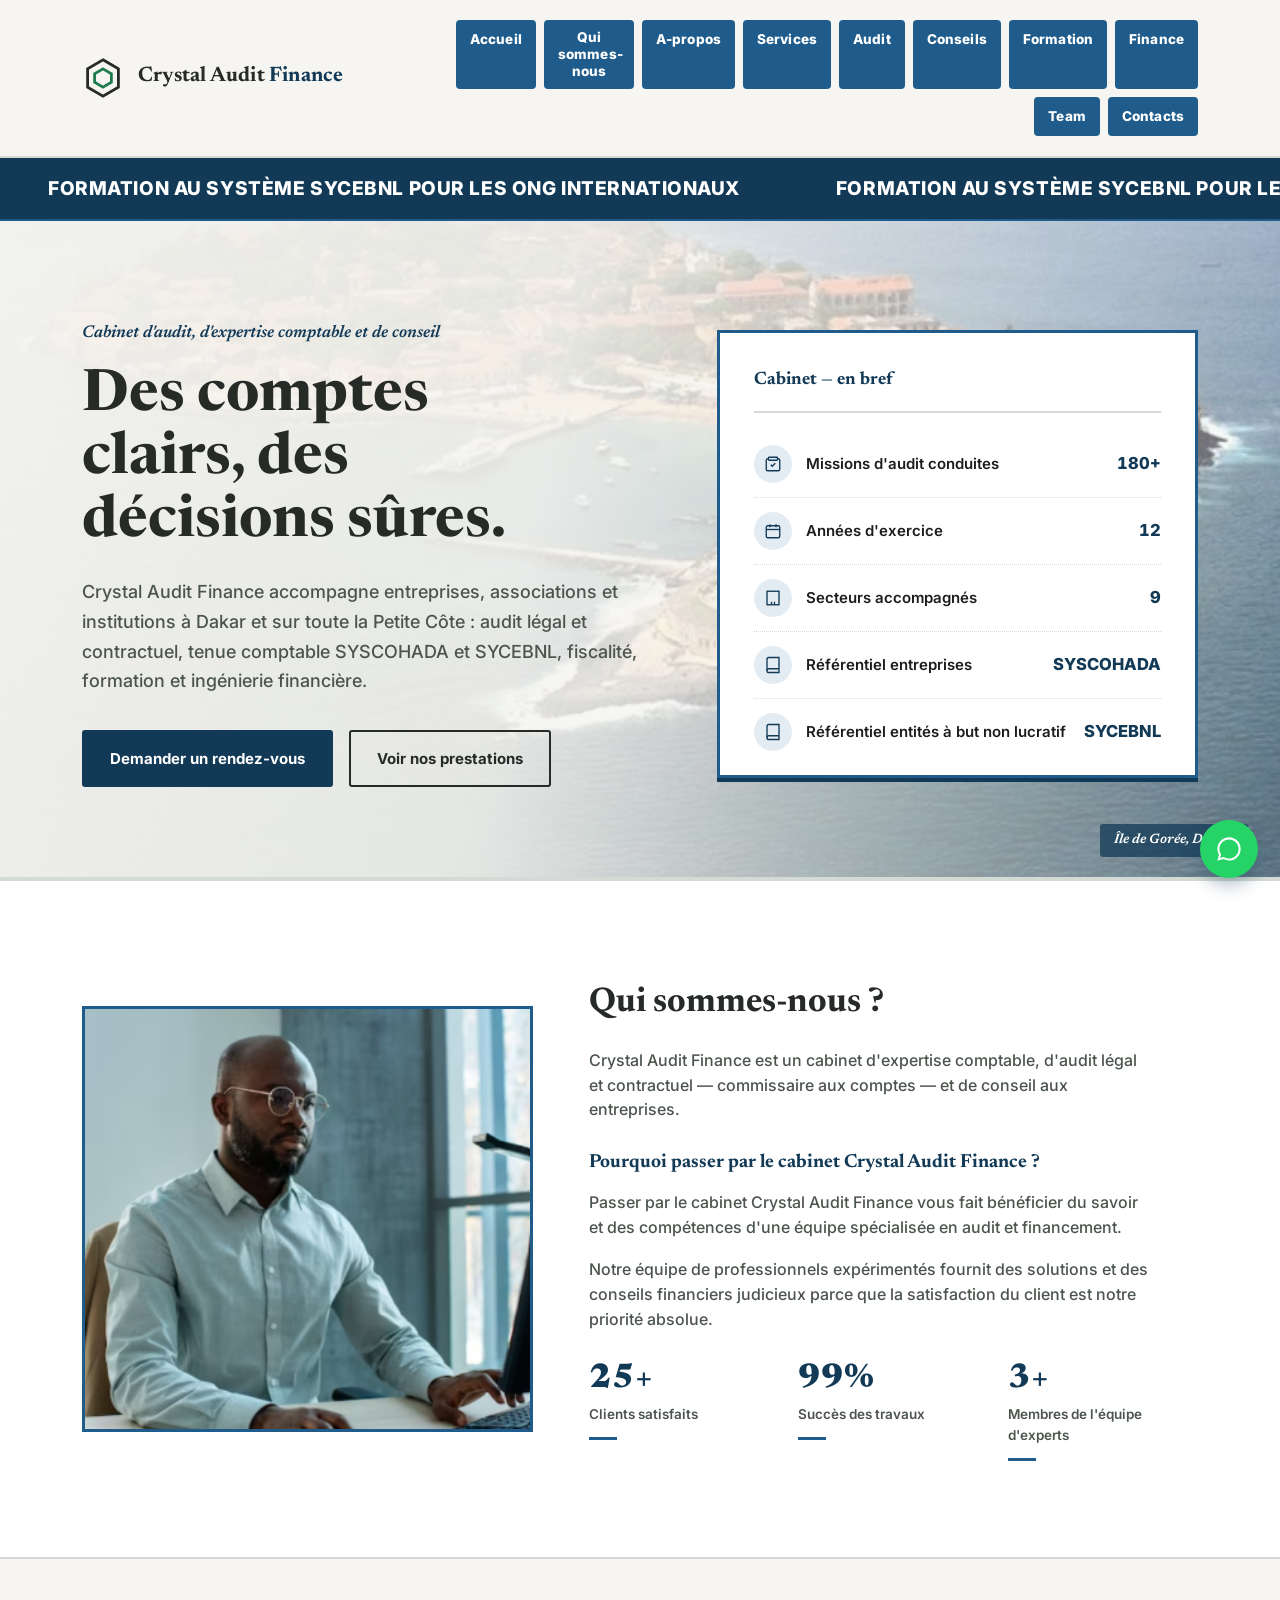
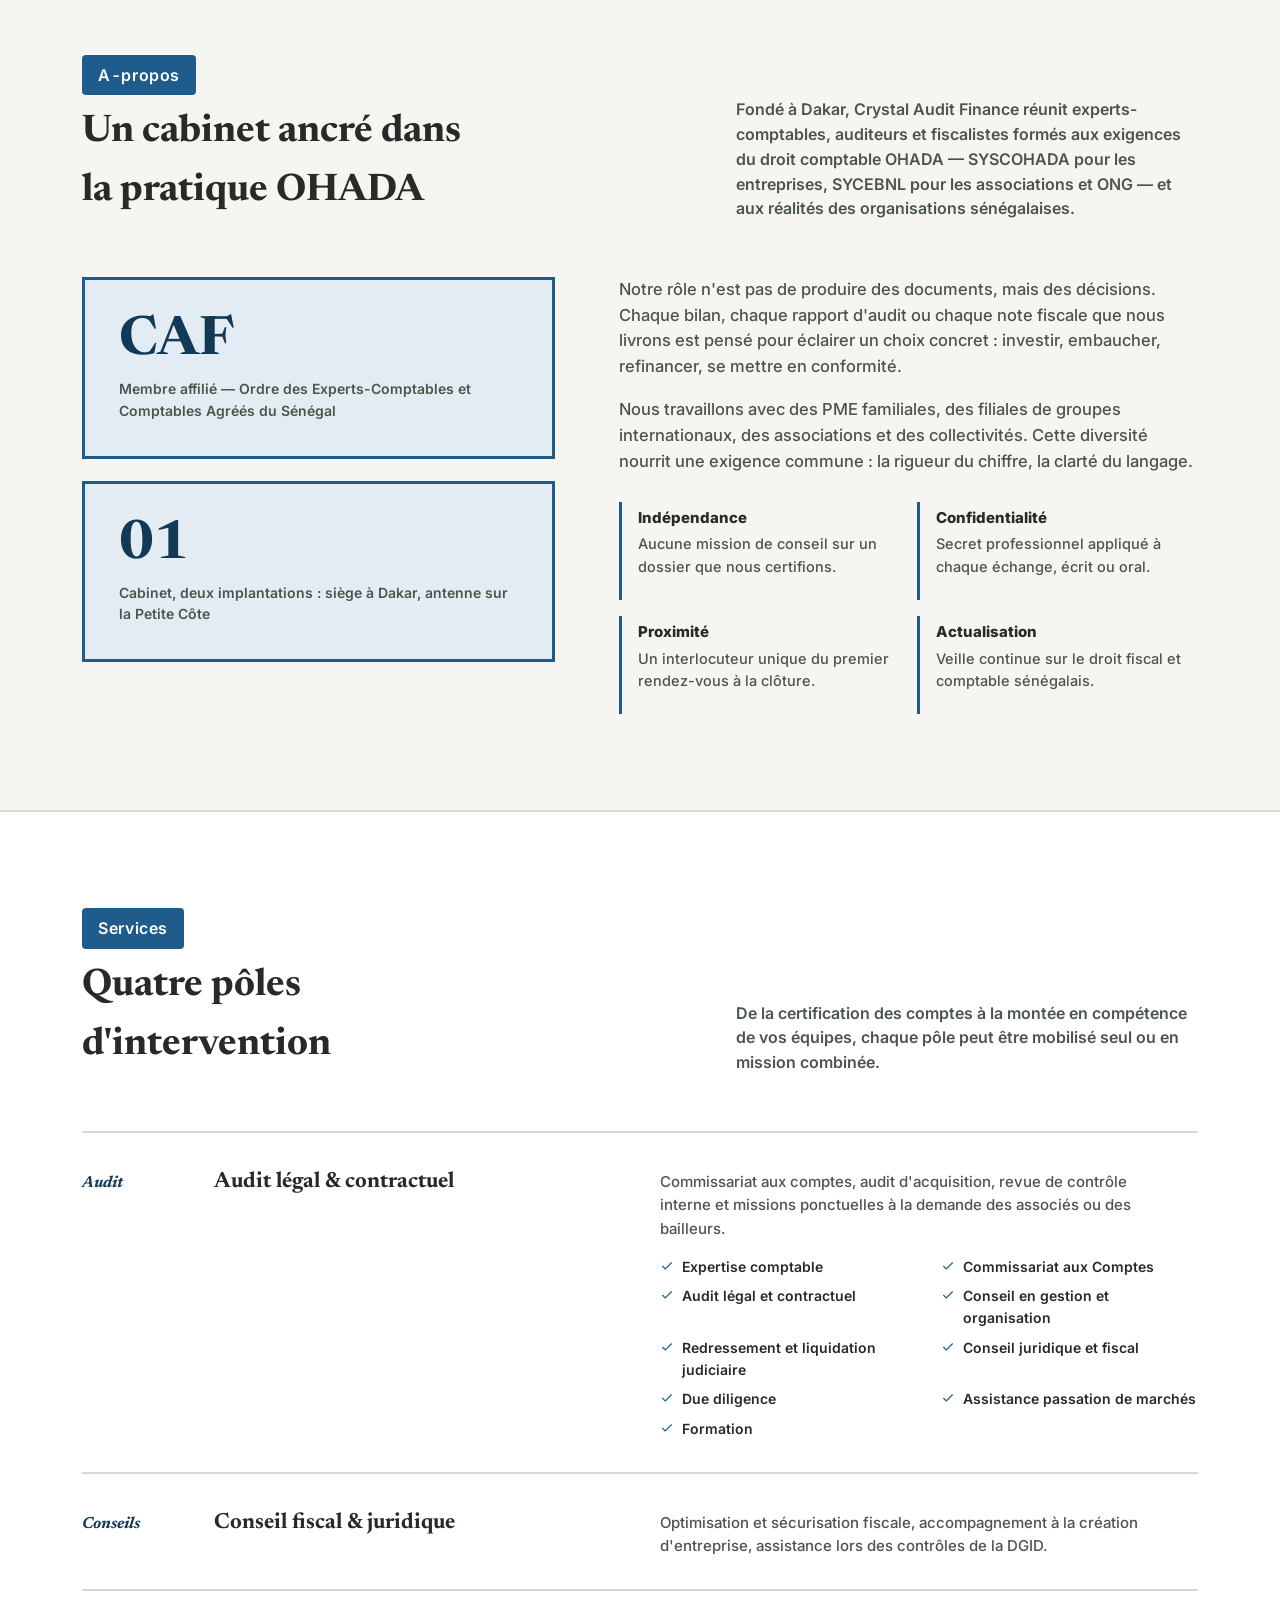
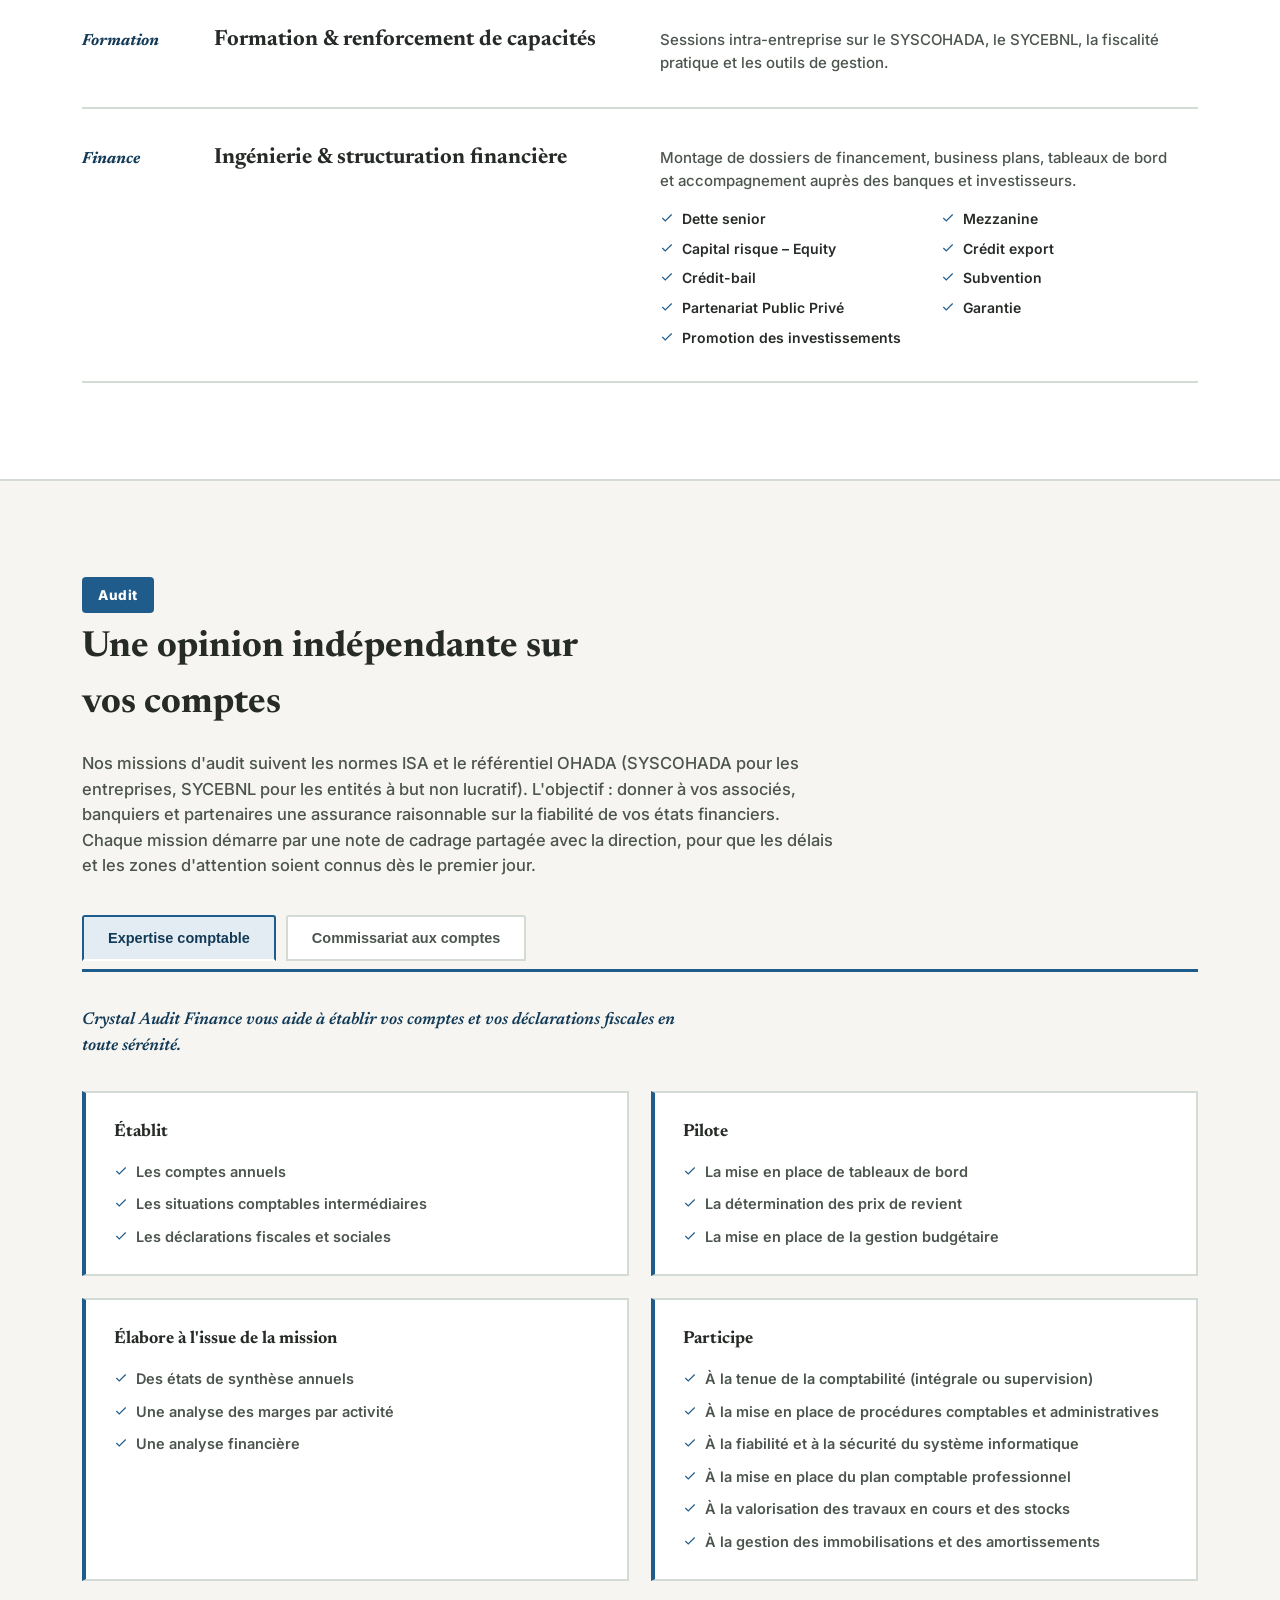
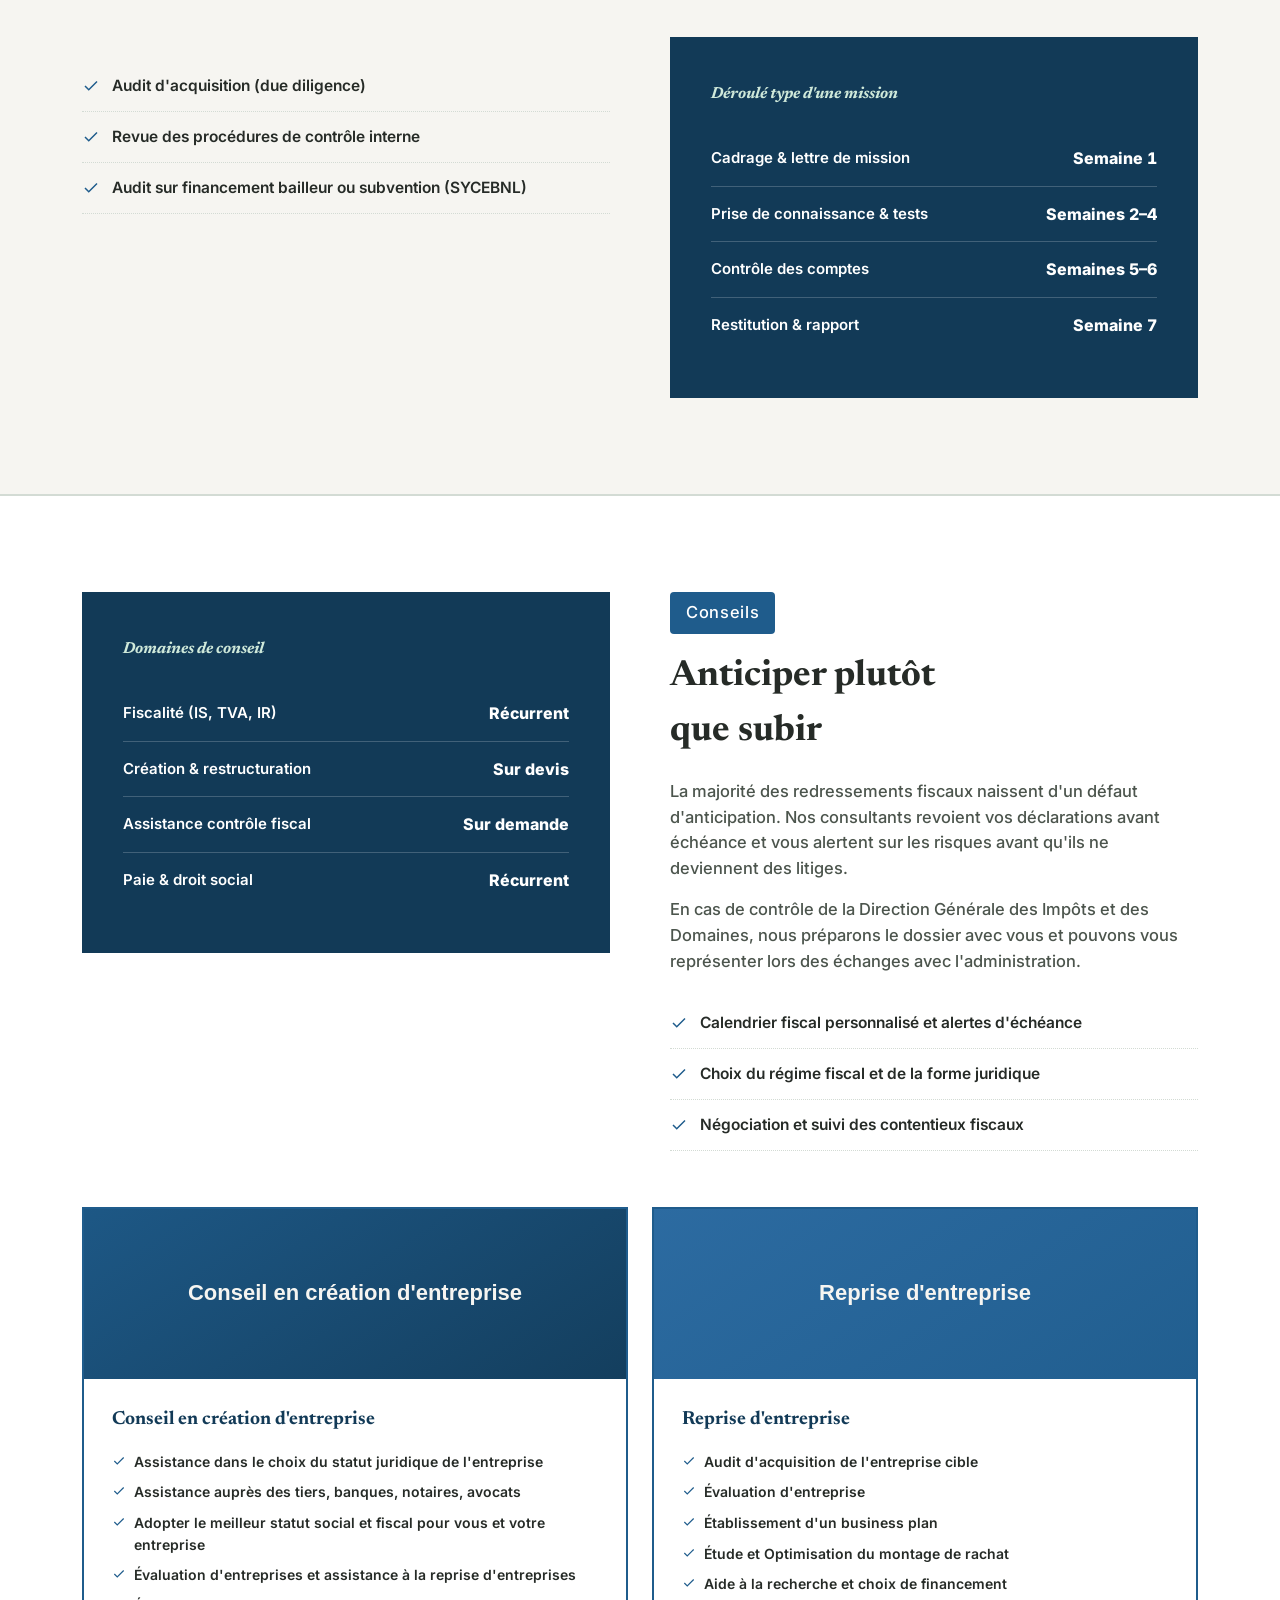
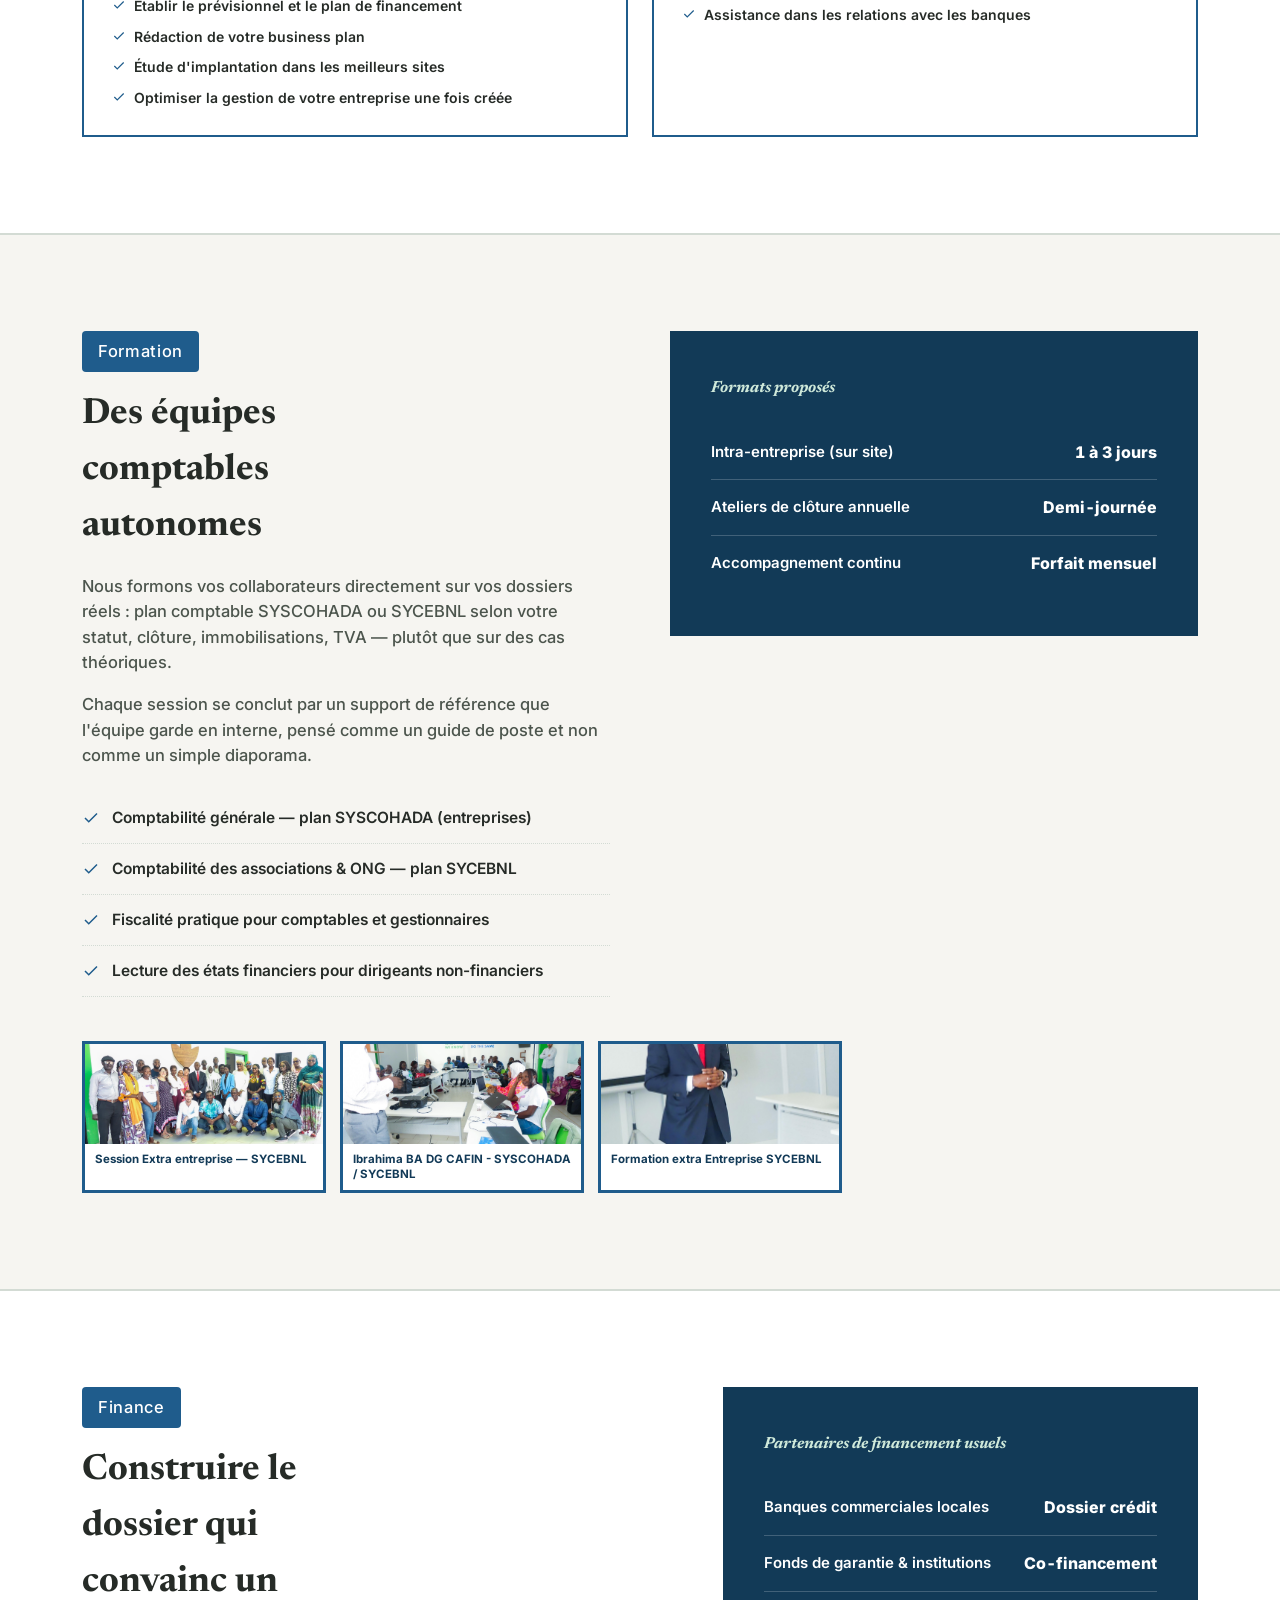
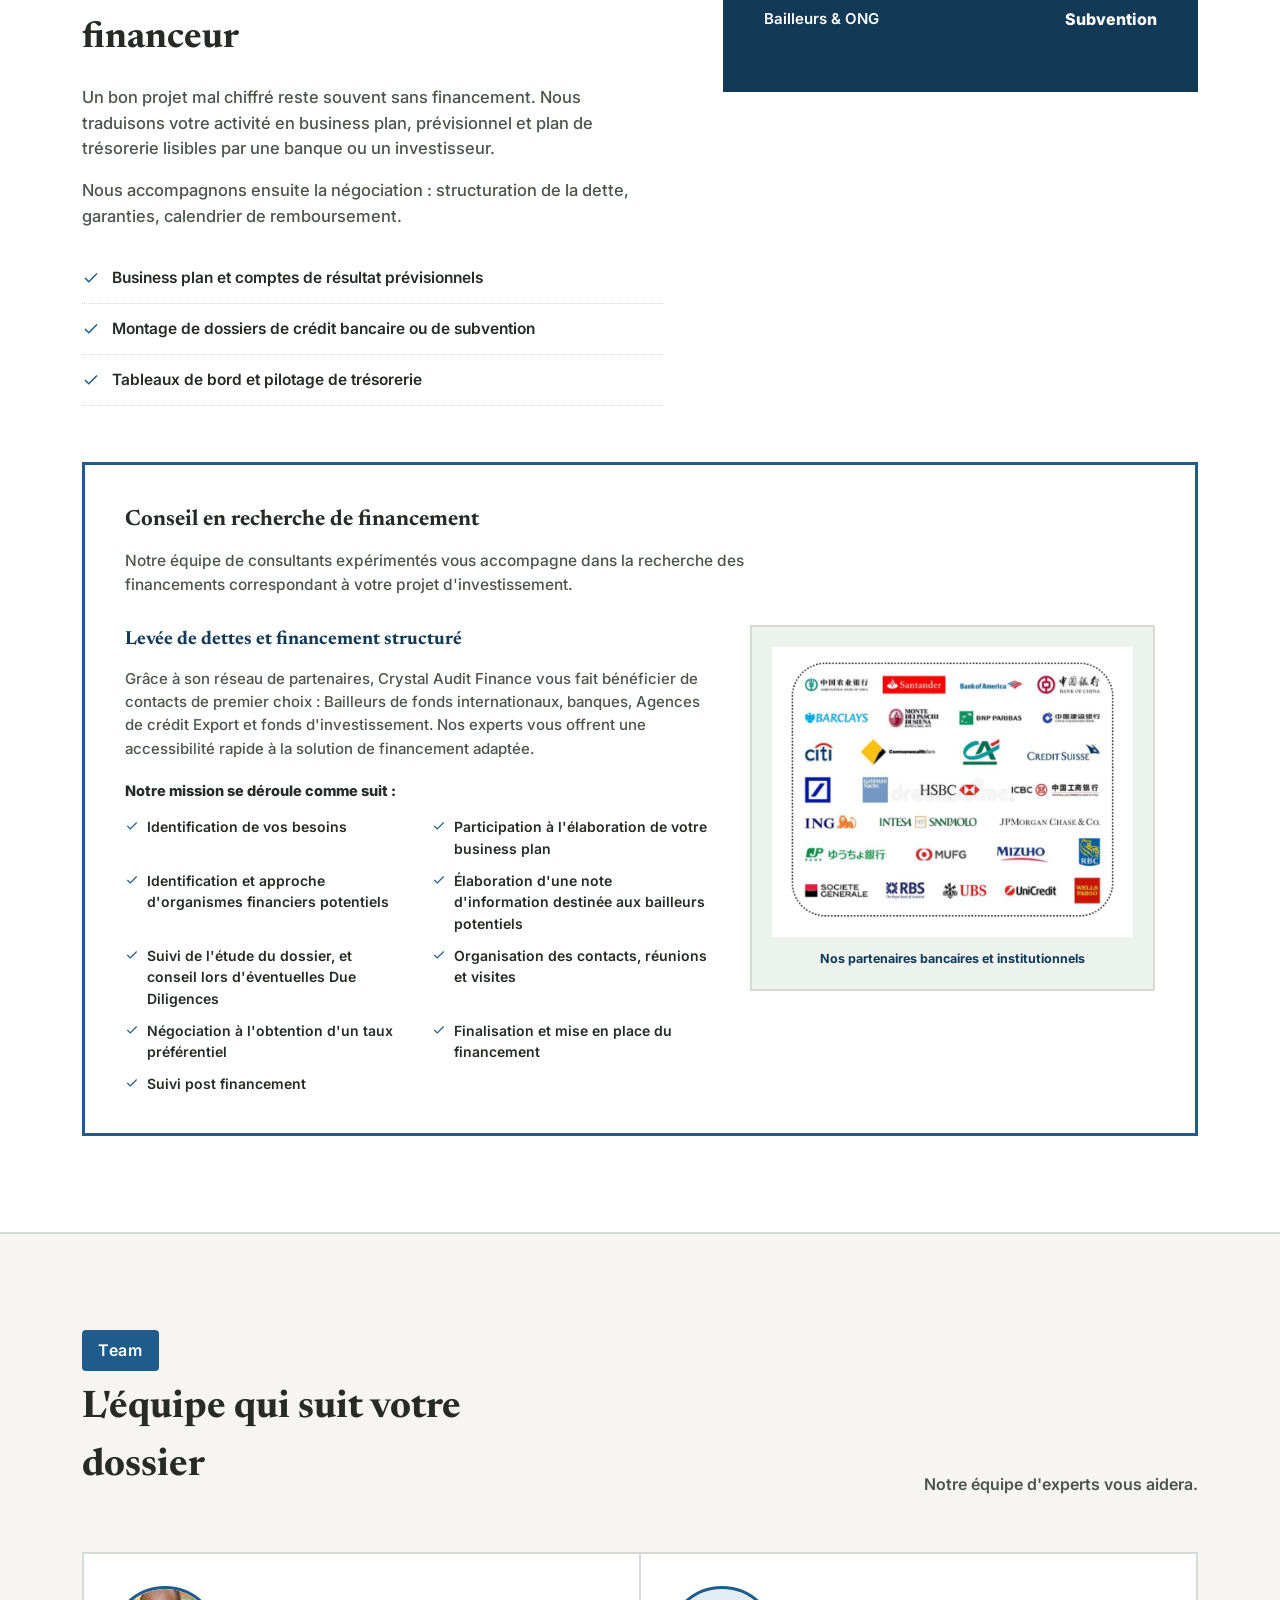
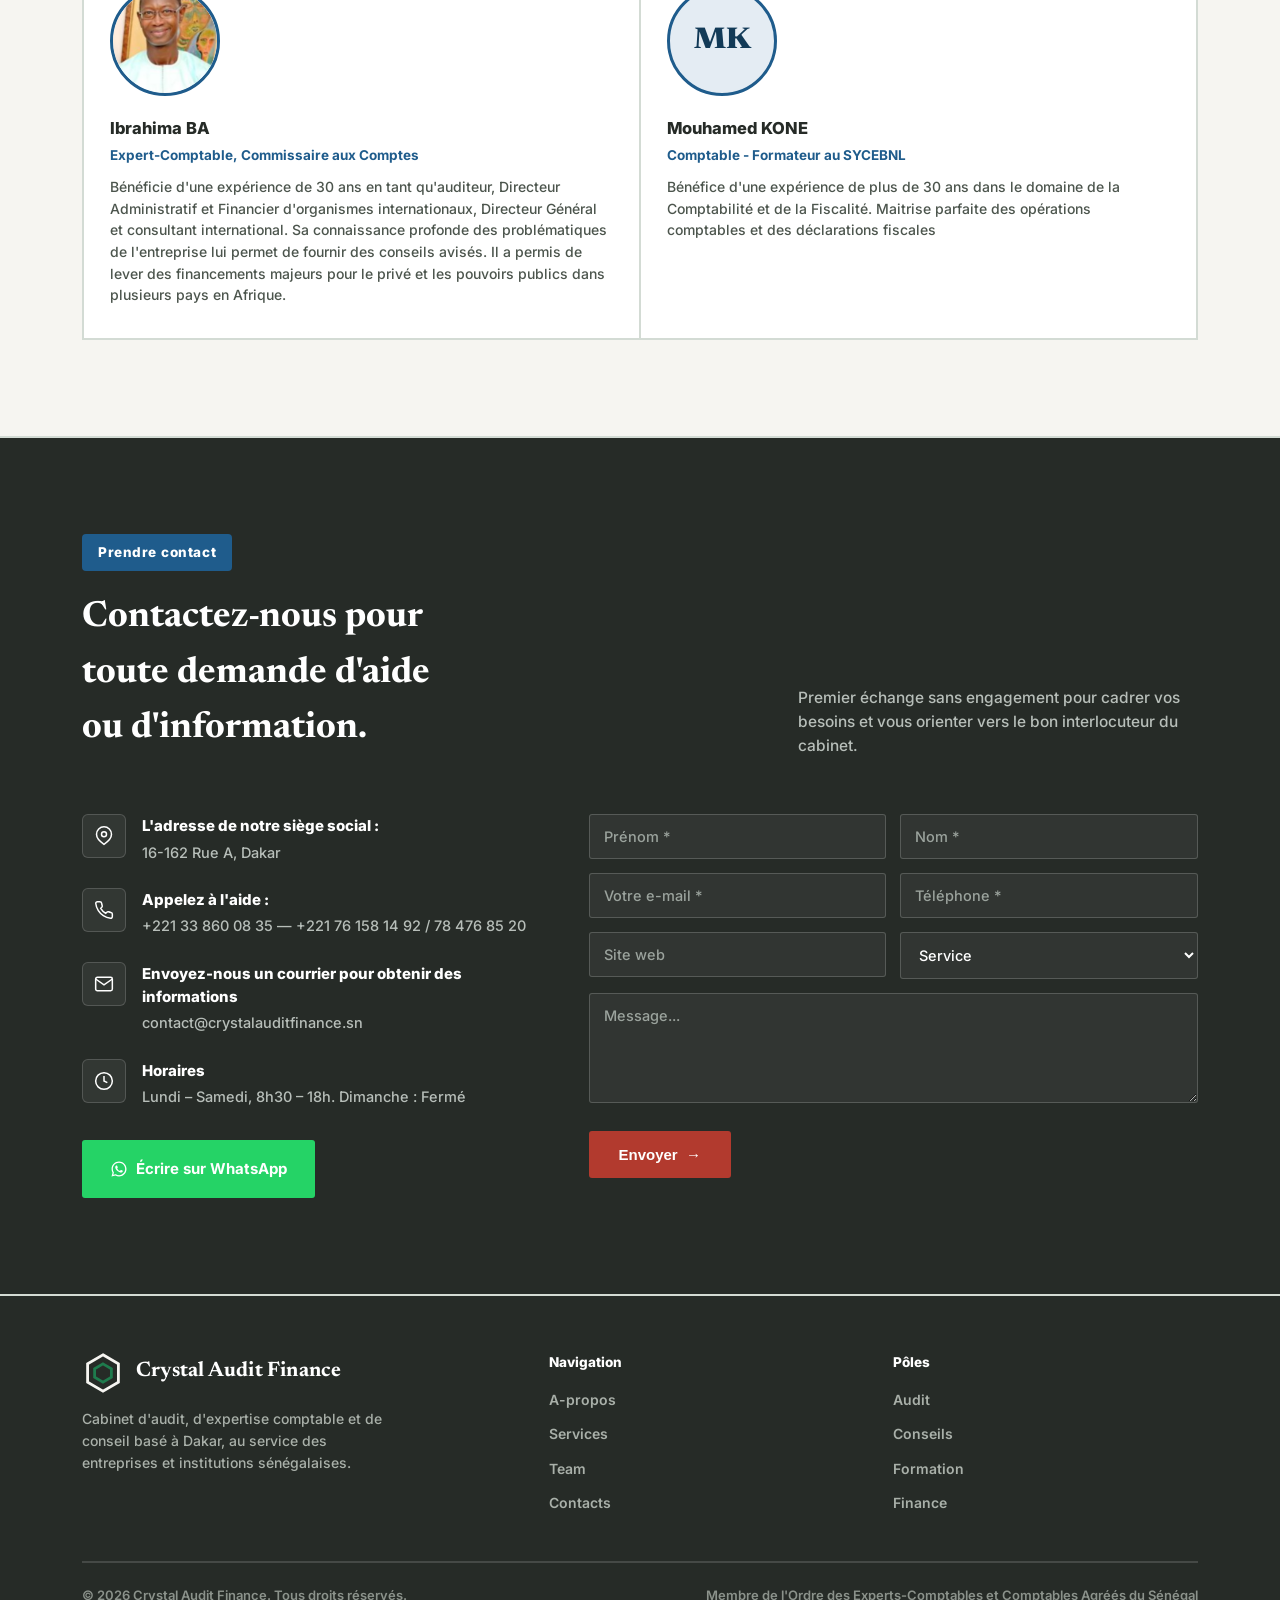
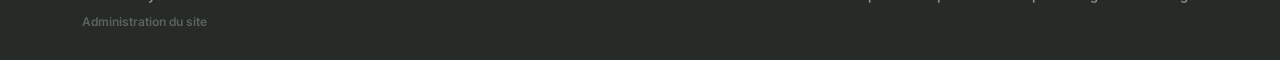
==== commit 800249da: "Add files via upload" ====
--- a/index.html
+++ b/index.html
@@ -221,66 +221,66 @@
   </section>
 
   <!-- ===== CONTACTS ===== -->
-  <section class="alt" id="contacts">
-    <div class="wrap">
-      <div class="section-head">
-        <div>
-          <p class="section-ref">Contacts</p>
-          <h2>Parlons de votre dossier</h2>
-        </div>
-        <p id="contactIntro"></p>
-      </div>
-      <div class="contact-grid">
-        <div class="contact-list">
-          <div class="contact-item">
-            <svg viewBox="0 0 24 24" fill="none" stroke="currentColor" stroke-width="1.8"><path d="M21 10c0 6-9 12-9 12s-9-6-9-12a9 9 0 0 1 18 0Z"/><circle cx="12" cy="10" r="3"/></svg>
-            <div><h4>Adresse</h4><p id="contactAddress"></p></div>
-          </div>
-          <div class="contact-item">
-            <svg viewBox="0 0 24 24" fill="none" stroke="currentColor" stroke-width="1.8"><path d="M22 16.92v3a2 2 0 0 1-2.18 2 19.79 19.79 0 0 1-8.63-3.07 19.5 19.5 0 0 1-6-6 19.79 19.79 0 0 1-3.07-8.67A2 2 0 0 1 4.11 2h3a2 2 0 0 1 2 1.72c.127.96.361 1.903.7 2.81a2 2 0 0 1-.45 2.11L8.09 9.91a16 16 0 0 0 6 6l1.27-1.27a2 2 0 0 1 2.11-.45c.907.339 1.85.573 2.81.7A2 2 0 0 1 22 16.92Z"/></svg>
-            <div><h4>Téléphone</h4><p id="contactPhone"></p></div>
-          </div>
-          <div class="contact-item">
-            <svg viewBox="0 0 24 24" fill="none" stroke="currentColor" stroke-width="1.8"><rect x="2" y="4" width="20" height="16" rx="2"/><path d="m22 6-10 7L2 6"/></svg>
-            <div><h4>E-mail</h4><p id="contactEmail"></p></div>
-          </div>
-          <div class="contact-item">
-            <svg viewBox="0 0 24 24" fill="none" stroke="currentColor" stroke-width="1.8"><circle cx="12" cy="12" r="10"/><polyline points="12 6 12 12 16 14"/></svg>
+  <section class="contact-dark" id="contacts">
+    <div class="wrap">
+      <div class="contact-dark-head">
+        <div>
+          <p class="section-ref" id="contactSectionLabel">Prendre contact</p>
+          <h2 id="contactTitle">Contactez-nous pour toute demande d'aide ou d'information.</h2>
+        </div>
+        <p class="contact-lead" id="contactIntro"></p>
+      </div>
+
+      <div class="contact-dark-grid">
+        <div class="contact-list-dark">
+          <div class="contact-item-dark">
+            <span class="ci-icon"><svg viewBox="0 0 24 24" fill="none" stroke="currentColor" stroke-width="1.8"><path d="M21 10c0 6-9 12-9 12s-9-6-9-12a9 9 0 0 1 18 0Z"/><circle cx="12" cy="10" r="3"/></svg></span>
+            <div><h4>L'adresse de notre siège social :</h4><p id="contactAddress"></p></div>
+          </div>
+          <div class="contact-item-dark">
+            <span class="ci-icon"><svg viewBox="0 0 24 24" fill="none" stroke="currentColor" stroke-width="1.8"><path d="M22 16.92v3a2 2 0 0 1-2.18 2 19.79 19.79 0 0 1-8.63-3.07 19.5 19.5 0 0 1-6-6 19.79 19.79 0 0 1-3.07-8.67A2 2 0 0 1 4.11 2h3a2 2 0 0 1 2 1.72c.127.96.361 1.903.7 2.81a2 2 0 0 1-.45 2.11L8.09 9.91a16 16 0 0 0 6 6l1.27-1.27a2 2 0 0 1 2.11-.45c.907.339 1.85.573 2.81.7A2 2 0 0 1 22 16.92Z"/></svg></span>
+            <div><h4>Appelez à l'aide :</h4><p id="contactPhone"></p></div>
+          </div>
+          <div class="contact-item-dark">
+            <span class="ci-icon"><svg viewBox="0 0 24 24" fill="none" stroke="currentColor" stroke-width="1.8"><rect x="2" y="4" width="20" height="16" rx="2"/><path d="m22 6-10 7L2 6"/></svg></span>
+            <div><h4>Envoyez-nous un courrier pour obtenir des informations</h4><p id="contactEmail"></p></div>
+          </div>
+          <div class="contact-item-dark">
+            <span class="ci-icon"><svg viewBox="0 0 24 24" fill="none" stroke="currentColor" stroke-width="1.8"><circle cx="12" cy="12" r="10"/><polyline points="12 6 12 12 16 14"/></svg></span>
             <div><h4>Horaires</h4><p id="contactHours"></p></div>
           </div>
-          <div class="whatsapp-block">
-            <h4>Écrire sur WhatsApp</h4>
-            <p>Réponse rapide pour une première prise de contact.</p>
+          <div class="whatsapp-block-dark">
             <a class="btn btn-whatsapp" id="whatsappLink" target="_blank" rel="noopener">
               <svg viewBox="0 0 24 24" width="18" height="18" fill="currentColor"><path d="M12.04 2c-5.5 0-9.96 4.46-9.96 9.96 0 1.76.46 3.48 1.33 4.99L2 22l5.2-1.36a9.94 9.94 0 0 0 4.84 1.23h.01c5.5 0 9.96-4.46 9.96-9.96S17.55 2 12.04 2Zm0 18.2c-1.5 0-2.96-.4-4.24-1.16l-.3-.18-3.08.81.82-3-.2-.31a8.2 8.2 0 0 1-1.26-4.4c0-4.53 3.68-8.21 8.22-8.21 4.53 0 8.21 3.68 8.21 8.21 0 4.53-3.68 8.24-8.17 8.24Zm4.5-6.15c-.25-.12-1.47-.72-1.7-.8-.23-.08-.39-.12-.56.12-.17.25-.64.8-.78.97-.14.17-.29.18-.53.06-.25-.12-1.05-.39-2-1.23-.74-.66-1.24-1.47-1.39-1.72-.14-.25-.02-.38.11-.5.11-.11.25-.29.37-.43.12-.14.16-.25.25-.41.08-.17.04-.31-.02-.43-.06-.12-.56-1.36-.77-1.86-.2-.48-.41-.42-.56-.43h-.48c-.17 0-.43.06-.66.31-.23.25-.86.85-.86 2.07 0 1.22.89 2.4 1.02 2.57.12.17 1.75 2.67 4.24 3.75.59.26 1.05.41 1.41.52.59.19 1.13.16 1.56.1.48-.07 1.47-.6 1.67-1.18.21-.58.21-1.08.15-1.18-.06-.1-.23-.17-.48-.29Z"/></svg>
-              <span id="whatsappBtnLabel">Ouvrir WhatsApp</span>
+              <span id="whatsappBtnLabel">Écrire sur WhatsApp</span>
             </a>
           </div>
         </div>
-        <form onsubmit="event.preventDefault(); alert('Merci, votre demande a bien été enregistrée.');">
-          <div class="field">
-            <label for="nom">Nom complet</label>
-            <input id="nom" type="text" required>
-          </div>
-          <div class="field">
-            <label for="emailField">E-mail</label>
-            <input id="emailField" type="email" required>
-          </div>
-          <div class="field">
-            <label for="sujet">Pôle concerné</label>
-            <select id="sujet">
-              <option>Audit</option>
-              <option>Conseils</option>
-              <option>Formation</option>
-              <option>Finance</option>
-              <option>Autre demande</option>
-            </select>
-          </div>
-          <div class="field">
-            <label for="message">Votre message</label>
-            <textarea id="message" required></textarea>
-          </div>
-          <button type="submit" class="btn btn-primary" style="align-self:flex-start;">Envoyer la demande</button>
+
+        <form class="contact-form-dark" onsubmit="event.preventDefault(); alert('Merci, votre demande a bien été enregistrée.');">
+          <div class="field-row">
+            <div class="field-dark"><input type="text" placeholder="Prénom *" required></div>
+            <div class="field-dark"><input type="text" placeholder="Nom *" required></div>
+          </div>
+          <div class="field-row">
+            <div class="field-dark"><input type="email" placeholder="Votre e-mail *" required></div>
+            <div class="field-dark"><input type="tel" placeholder="Téléphone *" required></div>
+          </div>
+          <div class="field-row">
+            <div class="field-dark"><input type="text" placeholder="Site web"></div>
+            <div class="field-dark">
+              <select>
+                <option value="">Service</option>
+                <option>Audit</option>
+                <option>Conseils</option>
+                <option>Formation</option>
+                <option>Finance</option>
+                <option>Autre demande</option>
+              </select>
+            </div>
+          </div>
+          <div class="field-dark"><textarea placeholder="Message..." required></textarea></div>
+          <button type="submit" class="btn-send-dark">Envoyer &nbsp;→</button>
         </form>
       </div>
     </div>
--- a/style.css
+++ b/style.css
@@ -149,26 +149,36 @@
 /* Encadré ledger — agrandi, plus contrasté, vert */
 .ledger-card{
   background:#fff; border:3px solid var(--green);
-  padding:38px 34px 14px;
+  padding:34px 34px 10px;
   box-shadow:0 4px 0 var(--green-deep);
 }
 .ledger-card h3{
   font-family:var(--serif); font-size:18px; font-weight:700;
-  color:var(--green-deep); margin-bottom:20px;
+  color:var(--green-deep); margin-bottom:18px;
   padding-bottom:16px; border-bottom:2px solid var(--line);
 }
 .ledger-row{
-  display:flex; justify-content:space-between; align-items:baseline; gap:16px;
-  padding:16px 0; border-bottom:1px dotted var(--line);
-  font-size:15.5px; font-weight:600;
+  display:flex; align-items:center; gap:14px;
+  padding:14px 0; border-bottom:1px dotted var(--line);
 }
 .ledger-row:last-child{border-bottom:none;}
+.ledger-icon{
+  width:38px; height:38px; border-radius:50%; flex:none;
+  background:var(--green-light); color:var(--green-deep);
+  display:flex; align-items:center; justify-content:center;
+}
+.ledger-icon svg{width:18px; height:18px;}
+.ledger-row-text{
+  flex:1; display:flex; justify-content:space-between; align-items:baseline; gap:12px;
+  font-size:15px; font-weight:600;
+}
 .ledger-row .num{
-  font-variant-numeric:tabular-nums; font-weight:800; color:var(--green-deep); font-size:16.5px;
+  font-variant-numeric:tabular-nums; font-weight:800; color:var(--green-deep); font-size:16.5px; white-space:nowrap;
 }
 
 /* ===== Section shell ===== */
-section{padding:96px 0;}
+section{padding:96px 0; scroll-margin-top:110px;}
+.hero{scroll-margin-top:110px;}
 section.alt{background:#fff; border-top:2px solid var(--line); border-bottom:2px solid var(--line);}
 .section-head{
   display:flex; justify-content:space-between; align-items:flex-end;
@@ -276,6 +286,7 @@
 .detail{display:grid; grid-template-columns:1fr 1fr; gap:60px; align-items:start;}
 .detail-copy h2{font-family:var(--serif); font-weight:700; font-size:clamp(28px,3vw,36px); color:var(--charcoal); margin-bottom:18px; max-width:14ch;}
 .detail-copy p{color:var(--ink-soft); font-size:16.5px; font-weight:500; margin-bottom:16px; max-width:50ch;}
+.detail-copy p.section-ref{color:#fff; max-width:none;}
 .checklist{margin-top:24px; display:flex; flex-direction:column; gap:0;}
 .checklist li{
   list-style:none; display:flex; gap:12px; padding:13px 0;
@@ -314,6 +325,7 @@
   font-family:var(--serif); font-weight:700; font-size:22px; color:var(--charcoal); margin-bottom:12px;
 }
 .finance-mission .fm-subtext{font-size:15.5px; font-weight:500; color:var(--ink-soft); max-width:70ch; margin-bottom:28px;}
+.fm-card-grid{display:grid; grid-template-columns:1.3fr 0.9fr; gap:40px; align-items:start;}
 .finance-mission .fm-card-title{font-family:var(--serif); font-weight:700; font-size:19px; color:var(--green-deep); margin-bottom:12px;}
 .finance-mission .fm-card-desc{font-size:15px; font-weight:500; color:var(--ink-soft); max-width:70ch; margin-bottom:20px;}
 .finance-mission .fm-steps-title{font-size:14.5px; font-weight:800; color:var(--charcoal); margin-bottom:14px;}
@@ -324,6 +336,12 @@
   font-size:14px; font-weight:600; color:var(--charcoal); display:flex; gap:8px; align-items:flex-start;
 }
 .finance-mission .fm-steps li svg{width:14px; height:14px; color:var(--green); flex:none; margin-top:3px;}
+.fm-partners{border:2px solid var(--line); background:var(--paper-2); padding:20px;}
+.fm-partners img{width:100%; height:auto; display:block;}
+.fm-partners .fm-partners-caption{
+  font-size:12.5px; font-weight:700; color:var(--green-deep); text-align:center; margin-top:12px;
+}
+@media (max-width:760px){ .fm-card-grid{grid-template-columns:1fr;} }
 @media (max-width:600px){ .finance-mission .fm-steps{grid-template-columns:1fr;} .finance-mission{padding:30px 26px;} }
 
 /* ===== Formation — galerie photos ===== */
@@ -337,45 +355,68 @@
 @media (max-width:760px){ .formation-gallery{grid-template-columns:1fr;} }
 
 /* ===== Team ===== */
-.team-grid{display:grid; grid-template-columns:repeat(4,1fr); gap:2px; background:var(--green); border:2px solid var(--green);}
+.team-grid{display:grid; grid-template-columns:repeat(auto-fit, minmax(240px, 1fr)); gap:2px; background:var(--line); border:2px solid var(--line);}
 .team-card{background:#fff; padding:32px 26px;}
 .team-avatar{
-  width:60px; height:60px; border-radius:50%;
-  background:var(--green-light); border:2px solid var(--green);
+  width:110px; height:110px; border-radius:50%;
+  background:var(--green-light); border:3px solid var(--green);
   display:flex; align-items:center; justify-content:center;
-  font-family:var(--serif); font-weight:800; font-size:19px; color:var(--green-deep); margin-bottom:18px;
+  font-family:var(--serif); font-weight:800; font-size:30px; color:var(--green-deep); margin-bottom:20px;
   overflow:hidden;
 }
 .team-avatar img{width:100%; height:100%; object-fit:cover; border-radius:50%;}
 .team-card h4{font-size:16.5px; font-weight:800; color:var(--charcoal);}
 .team-card .role{font-size:13.5px; font-weight:700; color:var(--green); margin-top:3px; margin-bottom:10px;}
 .team-card p{font-size:14px; font-weight:500; color:var(--ink-soft);}
-@media (max-width:900px){ .team-grid{grid-template-columns:repeat(2,1fr);} }
-@media (max-width:600px){ .team-grid{grid-template-columns:1fr;} }
 
 /* ===== Contact ===== */
-.contact-grid{display:grid; grid-template-columns:1fr 1fr; gap:60px;}
-.contact-list{display:flex; flex-direction:column; gap:24px;}
-.contact-item{display:flex; gap:16px;}
-.contact-item svg{flex:none; width:22px; height:22px; color:var(--green-deep); margin-top:2px;}
-.contact-item h4{font-size:15px; font-weight:800; color:var(--charcoal);}
-.contact-item p{font-size:15.5px; font-weight:500; color:var(--ink-soft);}
-.whatsapp-block{
-  margin-top:8px; padding:24px; background:var(--green-light); border:2px solid var(--green);
-}
-.whatsapp-block h4{font-size:15px; font-weight:800; color:var(--green-deep); margin-bottom:10px;}
-.whatsapp-block p{font-size:14.5px; font-weight:500; color:var(--ink-soft); margin-bottom:16px;}
-form{display:flex; flex-direction:column; gap:16px;}
-.field{display:flex; flex-direction:column; gap:6px;}
-.field label{font-size:13.5px; color:var(--ink-soft); font-weight:700;}
-.field input, .field textarea, .field select{
-  border:2px solid var(--line); background:#fff; padding:13px 14px;
-  font-family:var(--sans); font-size:15px; font-weight:500; color:var(--ink); border-radius:3px;
-}
-.field input:focus, .field textarea:focus, .field select:focus{
+/* ===== Contact — thème sombre ===== */
+.contact-dark{background:var(--charcoal); color:#fff; border-top:2px solid var(--line); border-bottom:2px solid var(--line);}
+.contact-dark-head{
+  display:flex; justify-content:space-between; align-items:flex-end; gap:40px;
+  margin-bottom:56px; flex-wrap:wrap;
+}
+.contact-dark-head h2{
+  font-family:var(--serif); font-weight:700; font-size:clamp(28px,3vw,36px);
+  color:#fff; max-width:16ch; margin-top:12px;
+}
+.contact-dark-head .contact-lead{color:#B7BEB9; font-size:15.5px; font-weight:500; max-width:40ch;}
+.contact-dark-grid{display:grid; grid-template-columns:0.85fr 1.15fr; gap:56px;}
+.contact-list-dark{display:flex; flex-direction:column; gap:24px;}
+.contact-item-dark{display:flex; gap:16px;}
+.contact-item-dark .ci-icon{
+  flex:none; width:44px; height:44px; border-radius:6px;
+  background:rgba(255,255,255,0.06); border:1px solid rgba(255,255,255,0.16);
+  display:flex; align-items:center; justify-content:center;
+}
+.contact-item-dark .ci-icon svg{width:20px; height:20px; color:#fff;}
+.contact-item-dark h4{font-size:15px; font-weight:800; color:#fff; margin-bottom:4px;}
+.contact-item-dark p{font-size:14.5px; font-weight:500; color:#B7BEB9;}
+.whatsapp-block-dark{margin-top:8px;}
+.contact-form-dark{display:flex; flex-direction:column; gap:14px;}
+.field-row{display:grid; grid-template-columns:1fr 1fr; gap:14px;}
+.field-dark input, .field-dark select, .field-dark textarea{
+  width:100%; border:1px solid rgba(255,255,255,0.18); background:rgba(255,255,255,0.05);
+  padding:13px 14px; font-family:var(--sans); font-size:14.5px; font-weight:500;
+  color:#fff; border-radius:3px;
+}
+.field-dark input::placeholder, .field-dark textarea::placeholder{color:#9BA39D;}
+.field-dark select{color:#9BA39D;}
+.field-dark select:valid{color:#fff;}
+.field-dark input:focus, .field-dark select:focus, .field-dark textarea:focus{
   outline:none; border-color:var(--green);
 }
-.field textarea{resize:vertical; min-height:100px;}
+.field-dark textarea{resize:vertical; min-height:110px;}
+.btn-send-dark{
+  align-self:flex-start; background:#B23A2E; color:#fff; border:none;
+  padding:15px 30px; font-weight:700; font-size:15px; border-radius:3px; cursor:pointer;
+  margin-top:6px;
+}
+.btn-send-dark:hover{background:#96301F;}
+@media (max-width:760px){
+  .contact-dark-grid{grid-template-columns:1fr;}
+  .field-row{grid-template-columns:1fr;}
+}
 
 /* ===== Footer ===== */
 footer{background:var(--charcoal); color:#D6DAD6; padding:56px 0 28px;}
@@ -401,7 +442,7 @@
 .wa-float:hover{background:#1DA851;}
 
 @media (max-width:860px){
-  .hero-grid, .about-grid, .detail, .contact-grid{grid-template-columns:1fr;}
+  .hero-grid, .about-grid, .detail{grid-template-columns:1fr;}
   section#finance .detail{grid-template-columns:1fr;}
   .service-row{grid-template-columns:1fr; gap:8px;}
   .foot-grid{grid-template-columns:1fr; gap:28px;}
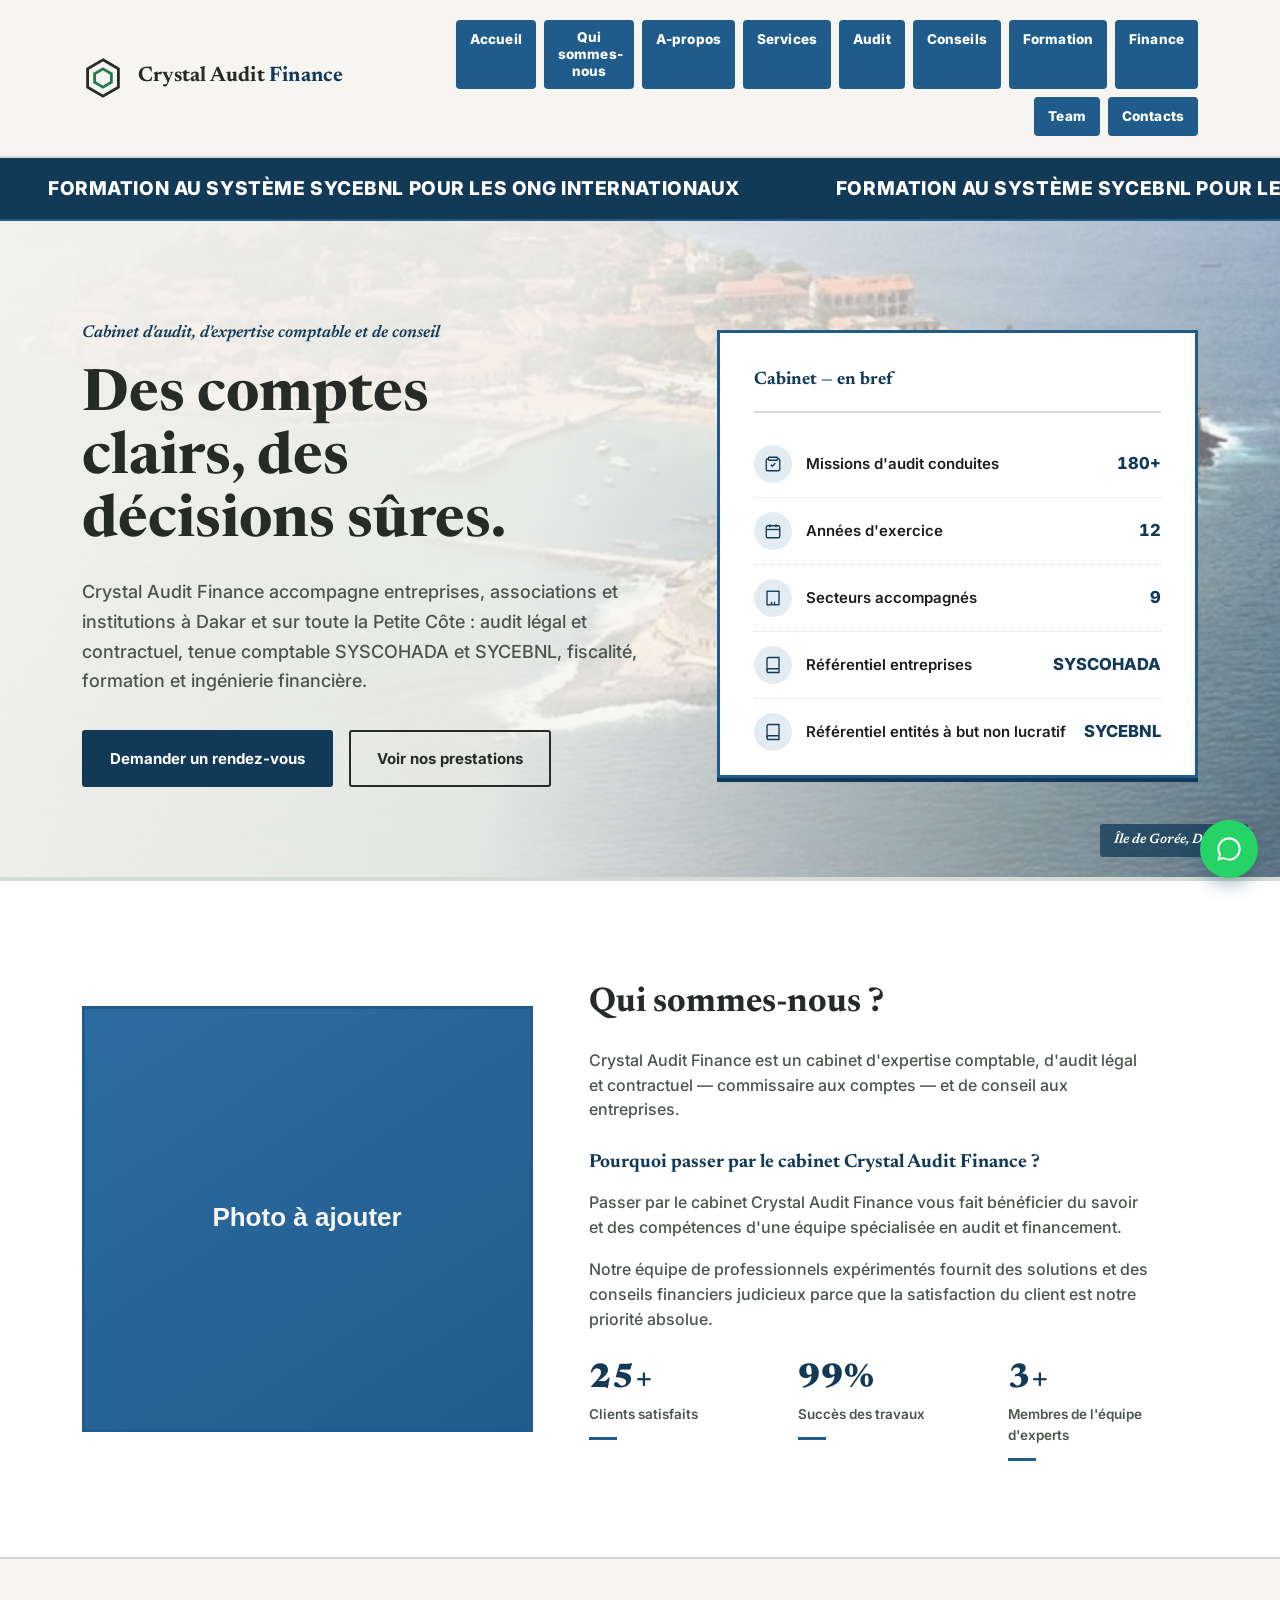
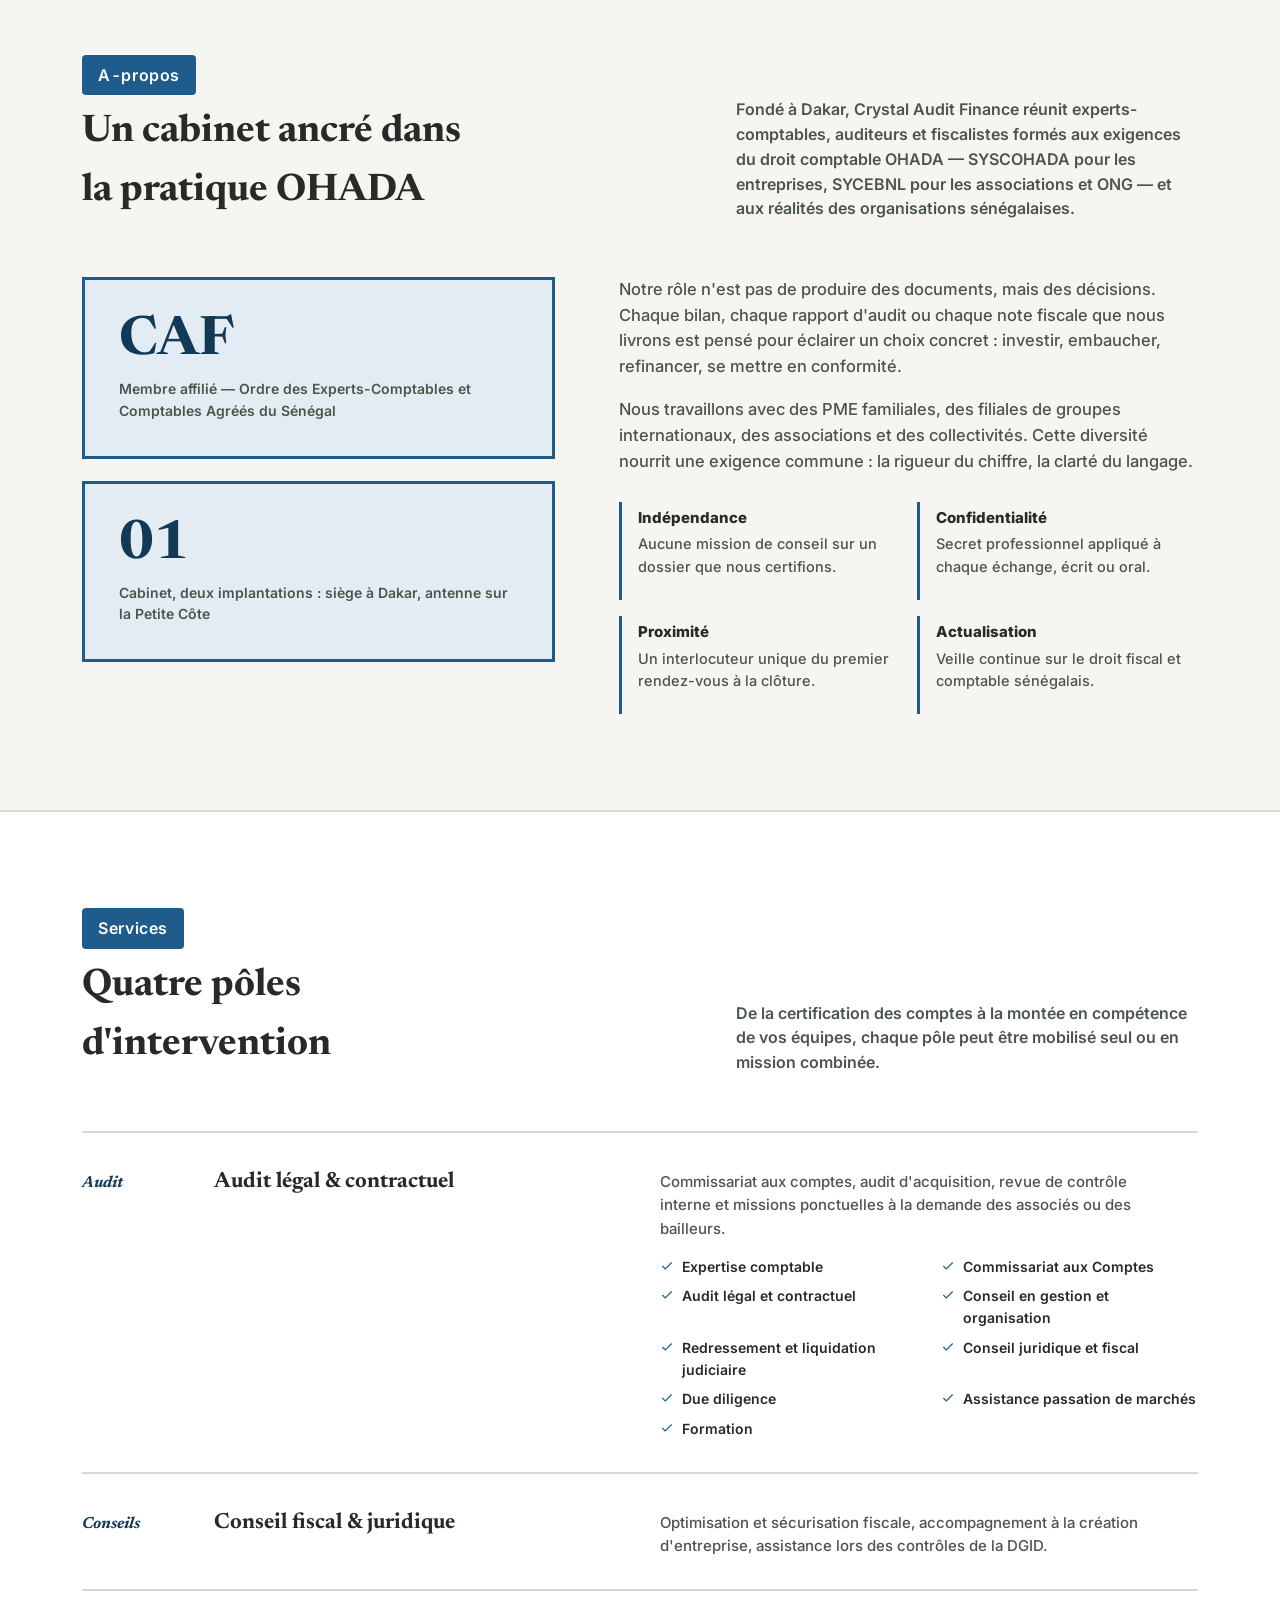
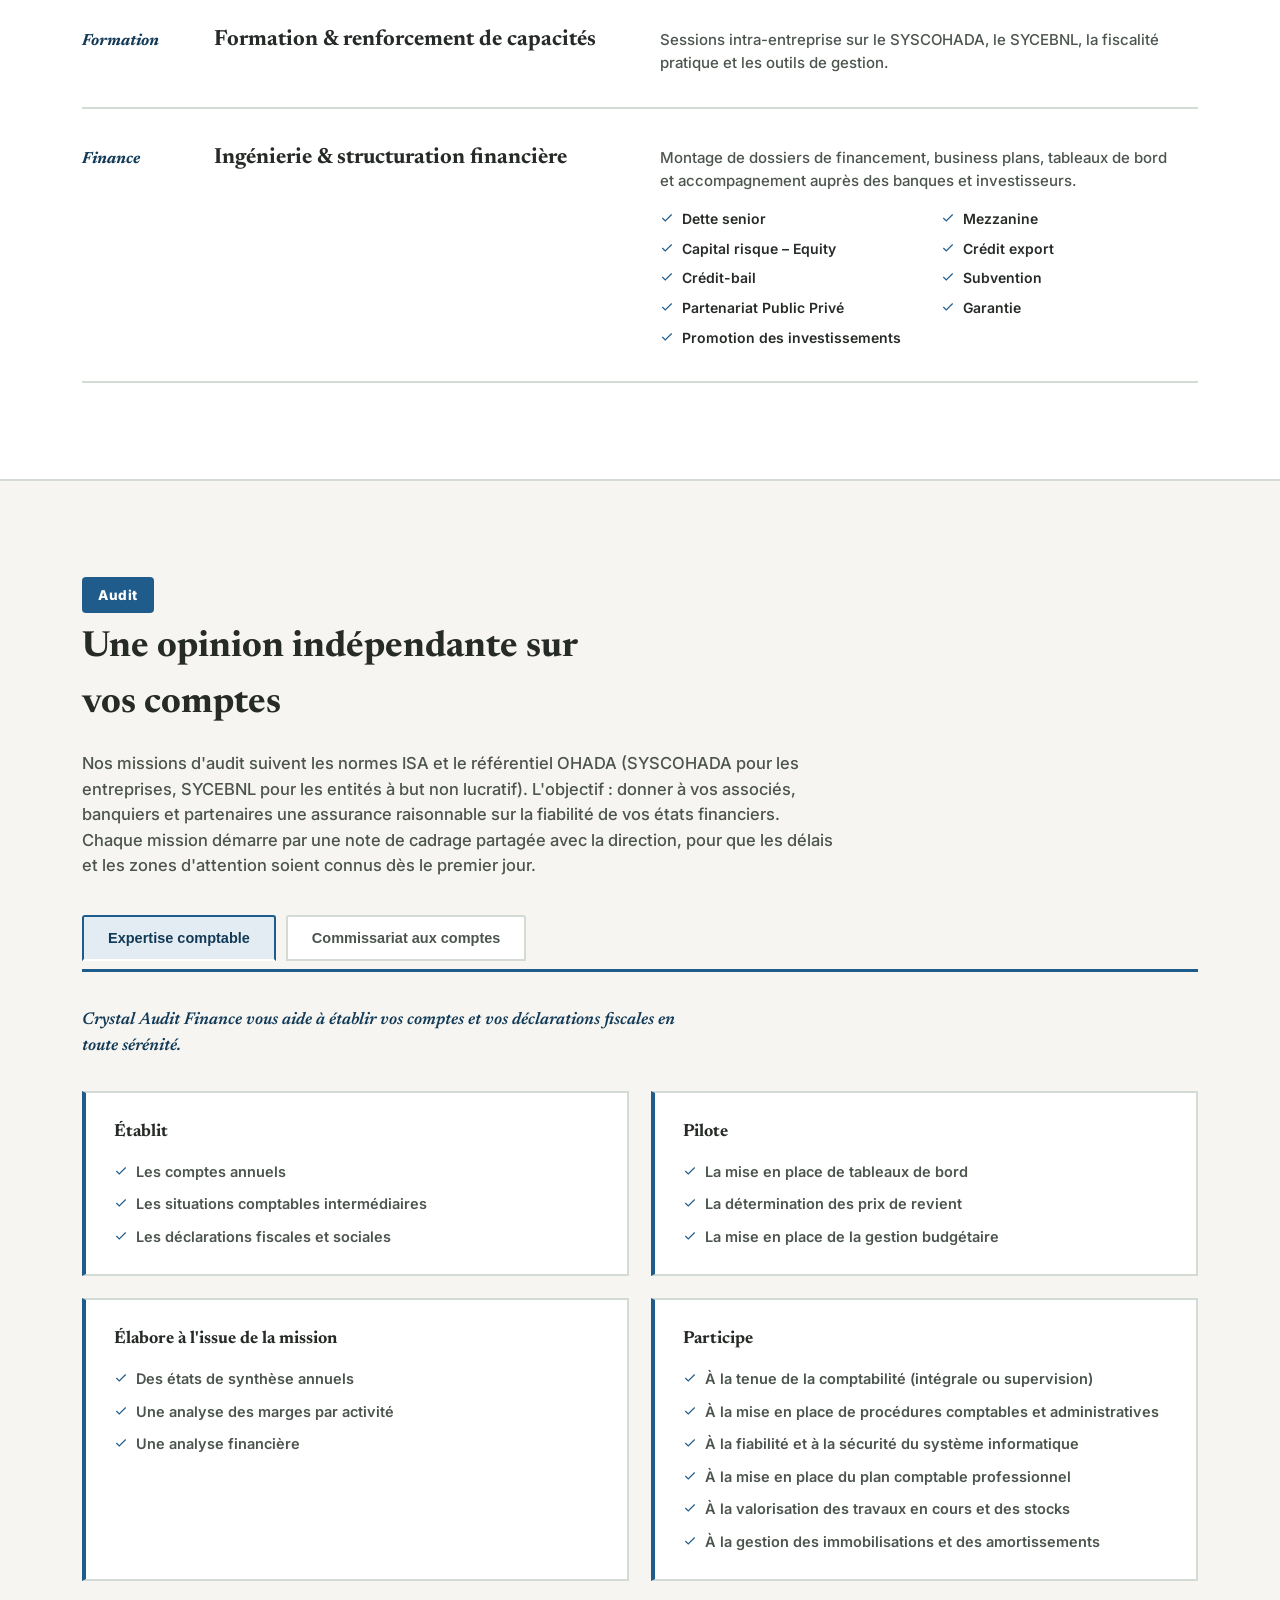
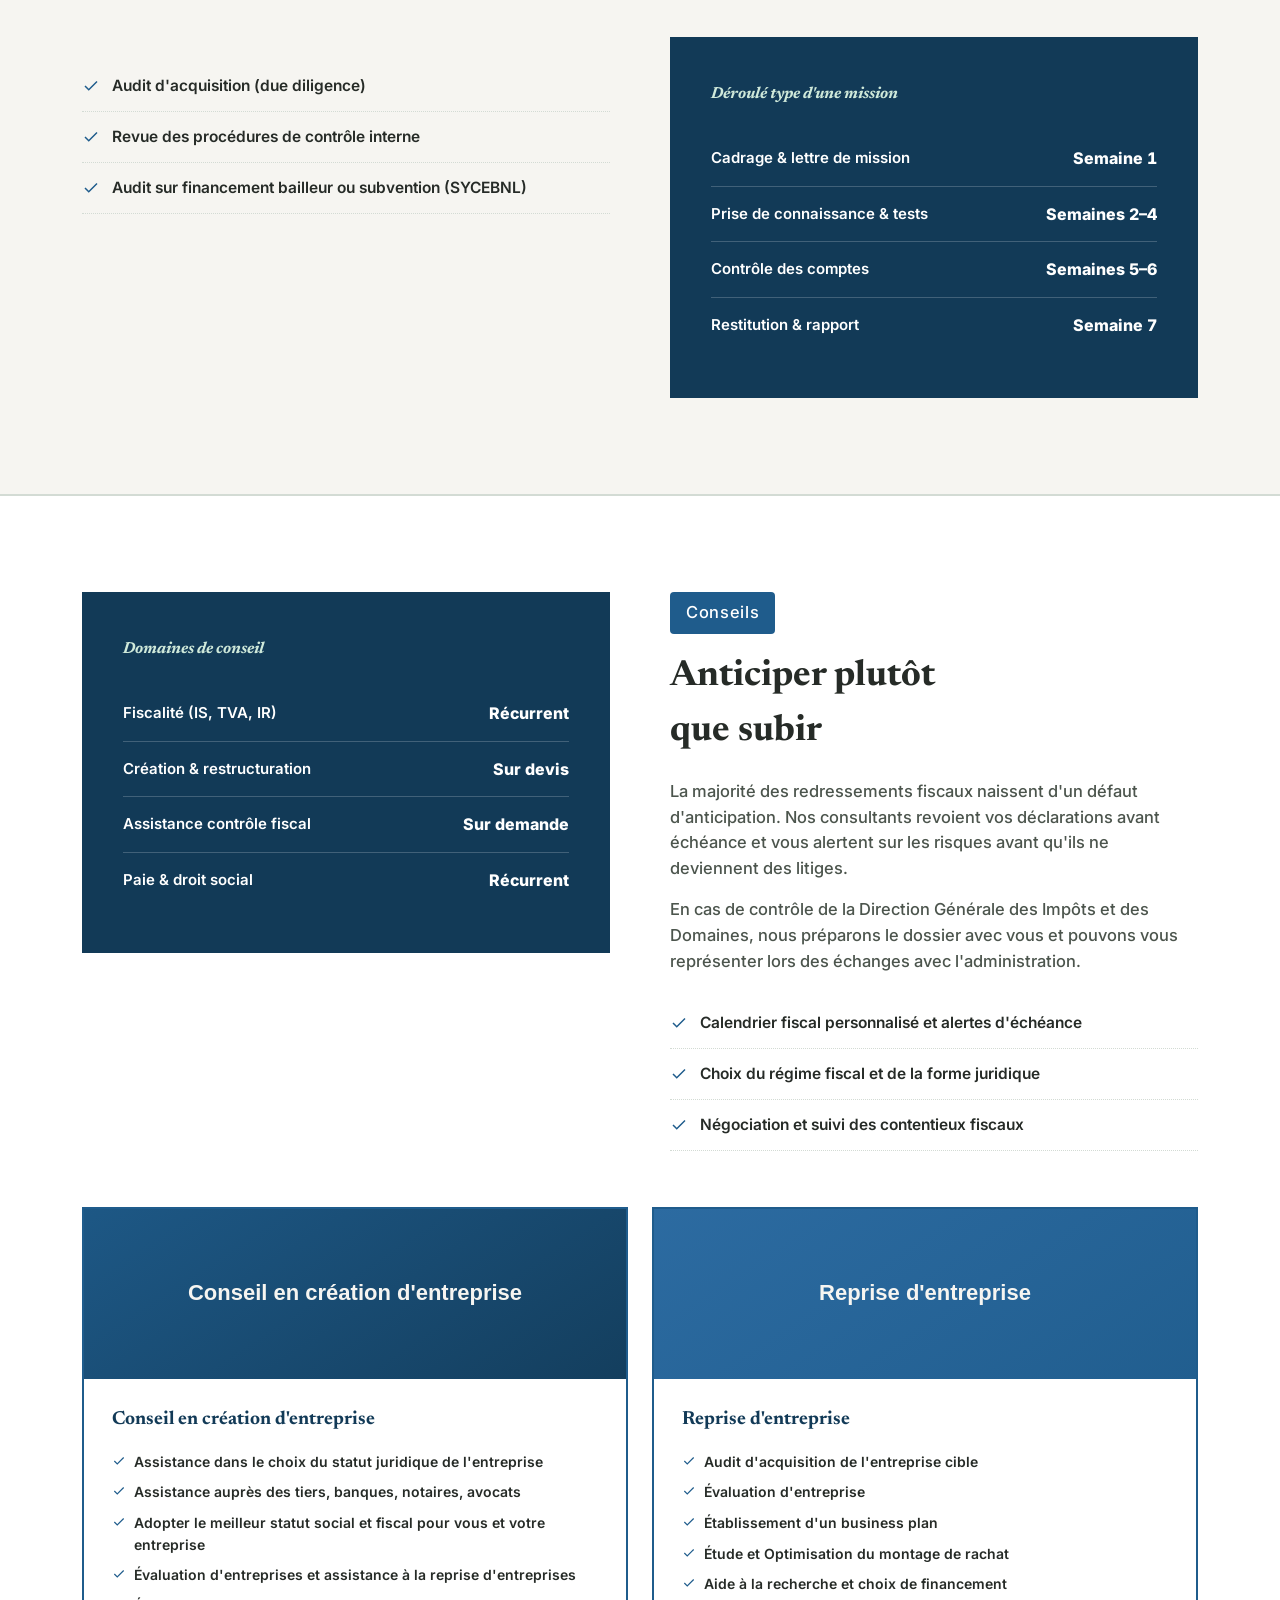
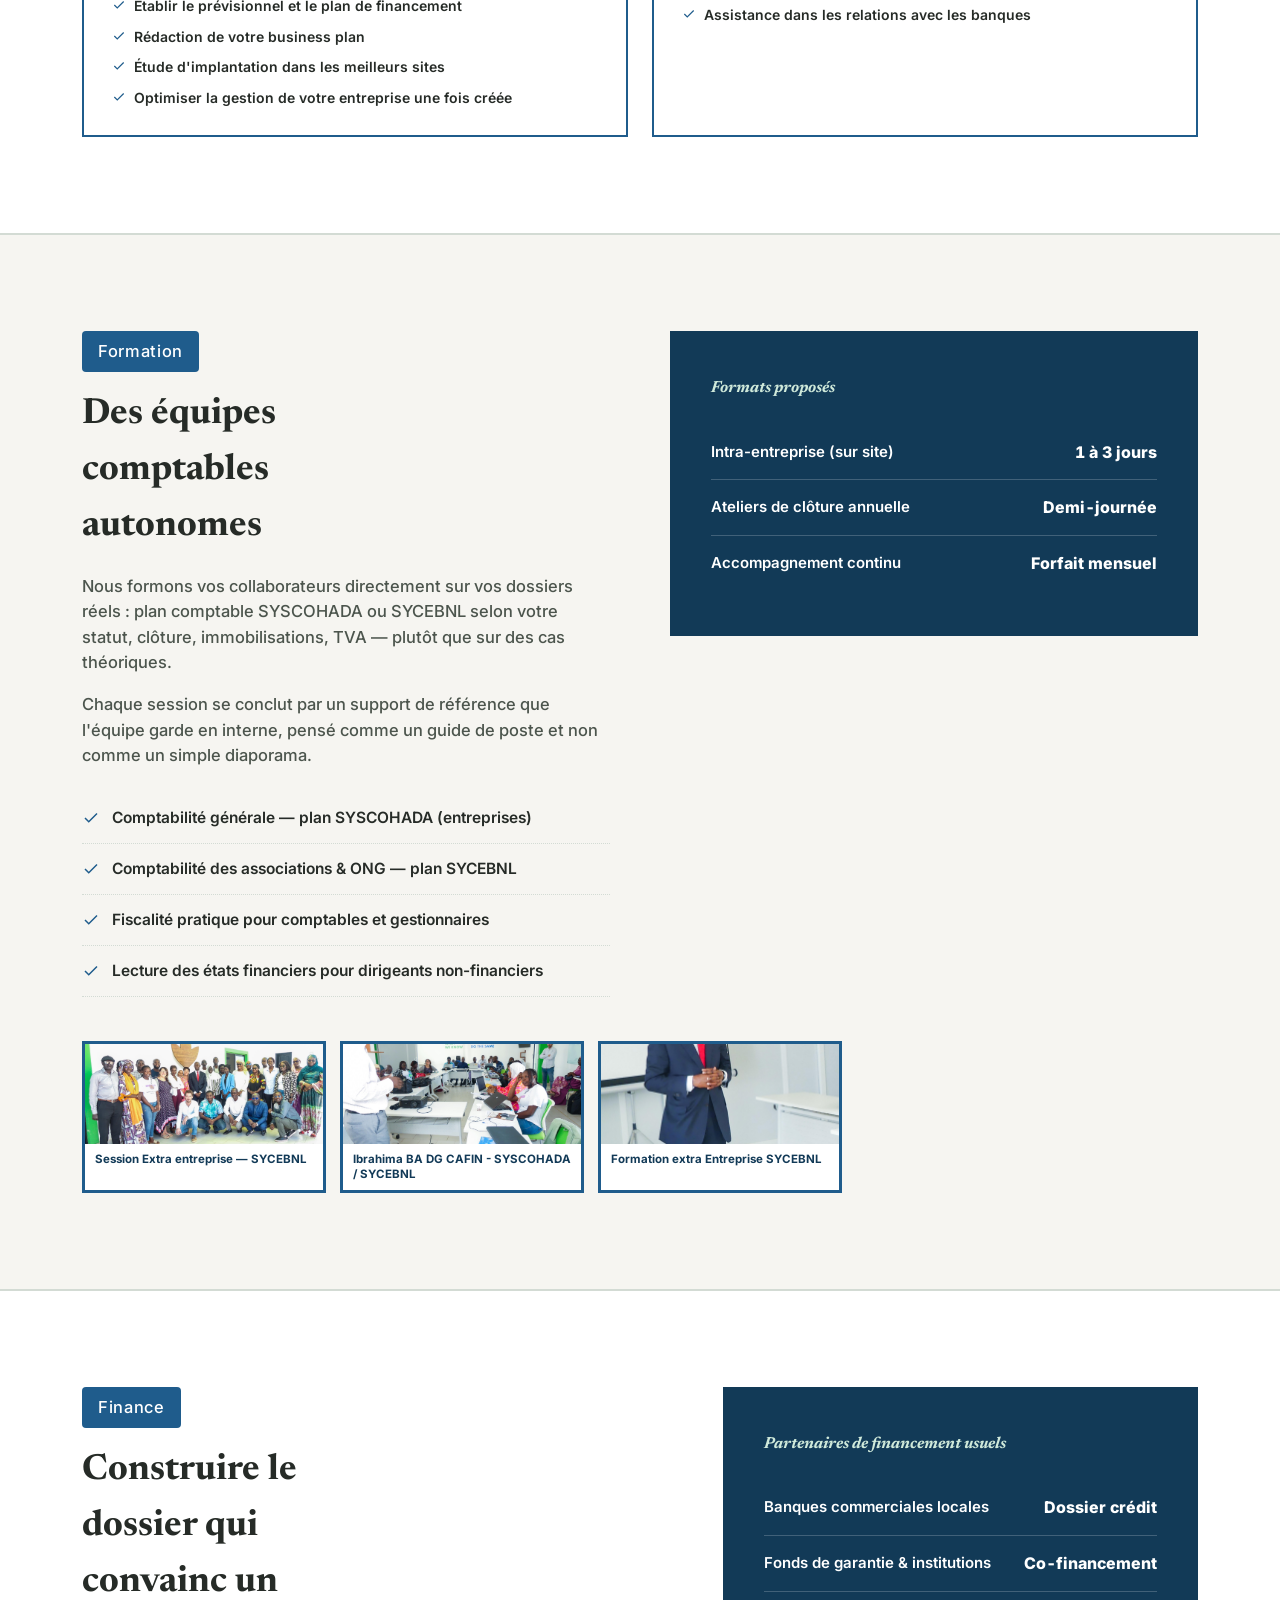
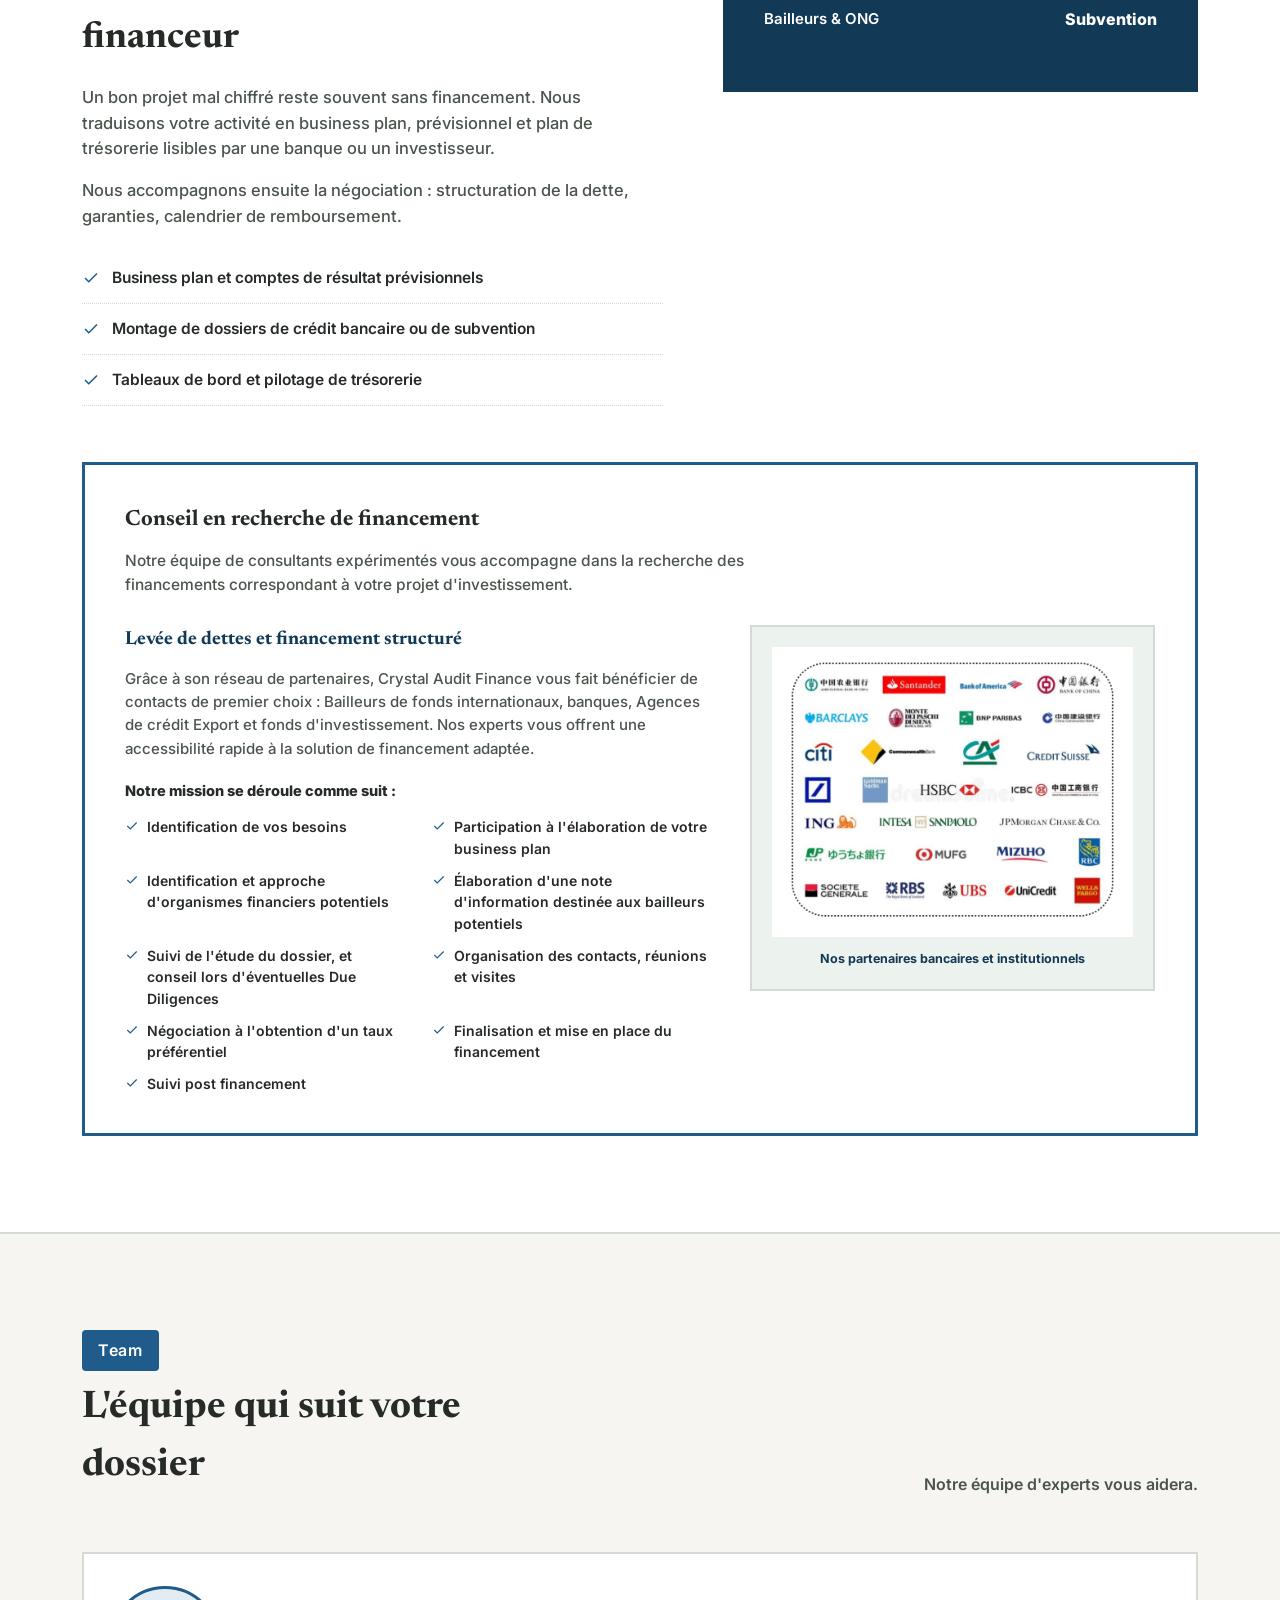
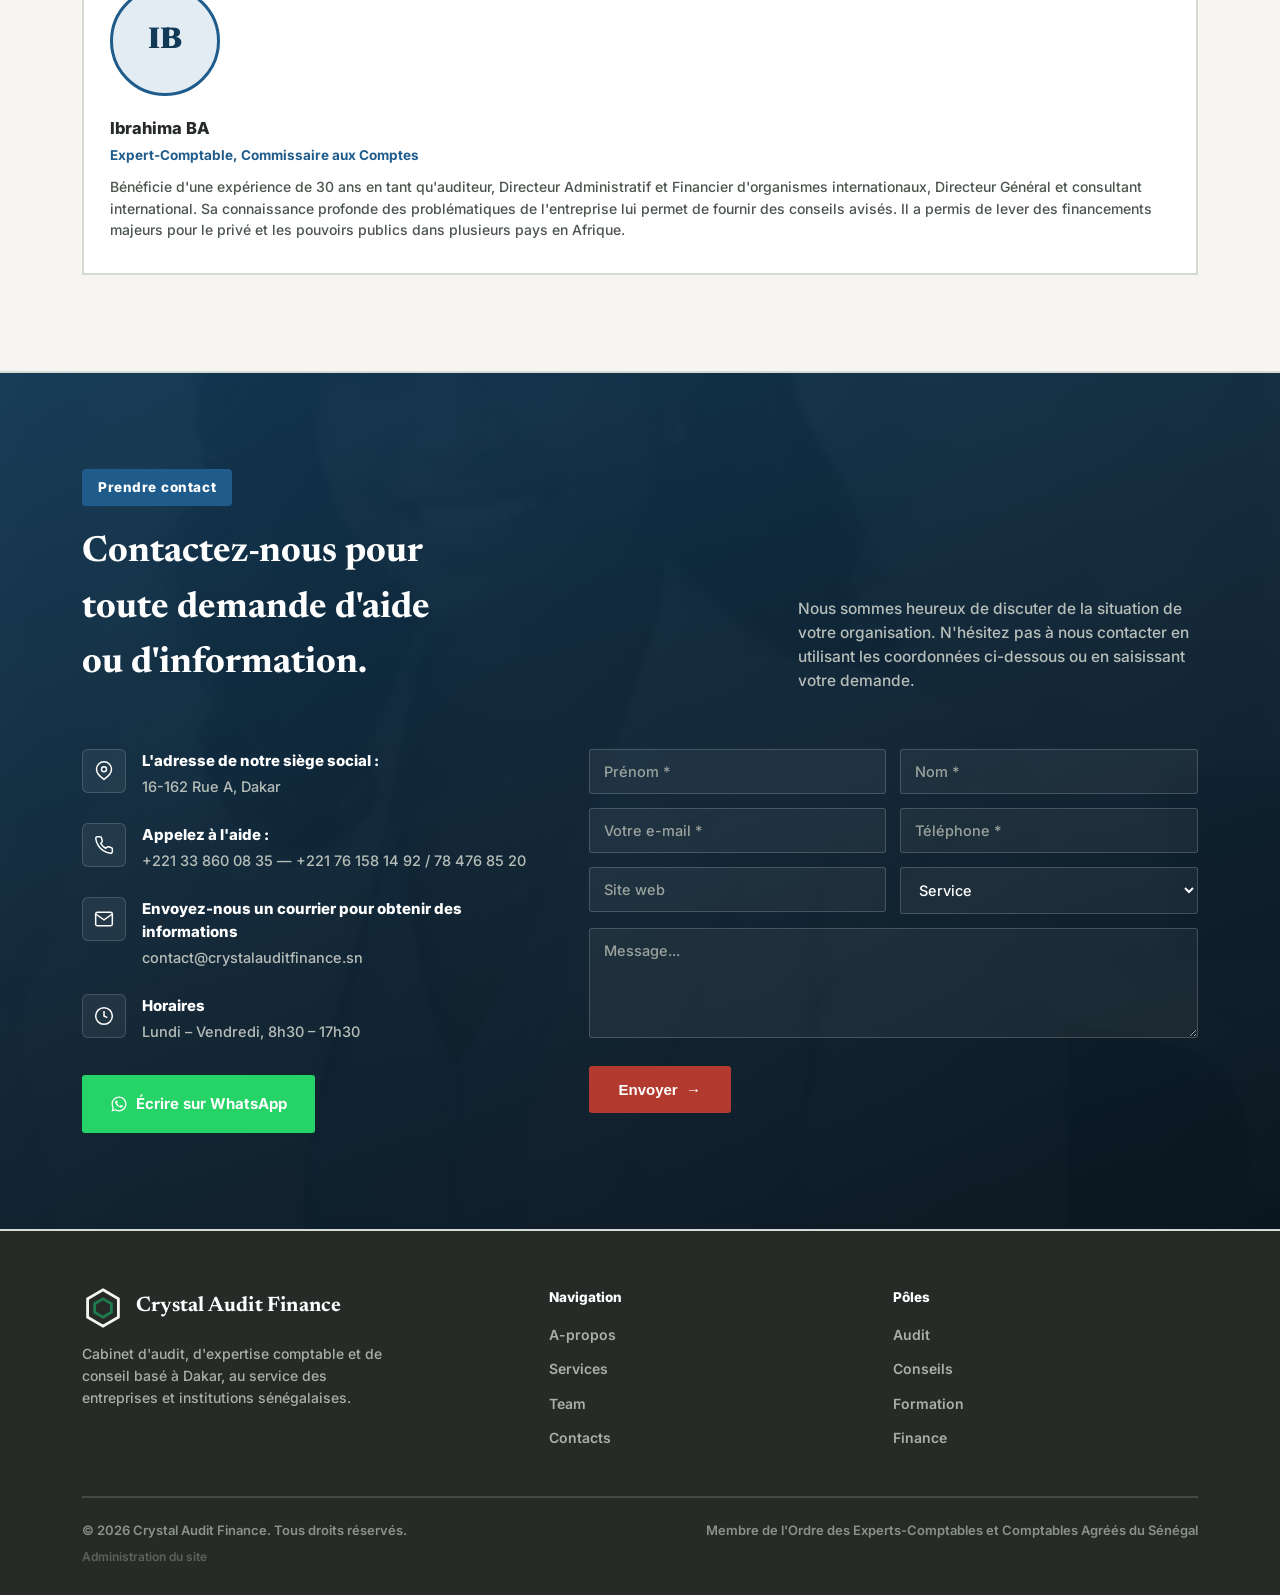
==== commit 6573d545: "Add files via upload" ====
--- a/index.html
+++ b/index.html
@@ -222,6 +222,7 @@
 
   <!-- ===== CONTACTS ===== -->
   <section class="contact-dark" id="contacts">
+    <div class="contact-bg-img" id="contactBgImg" aria-hidden="true"></div>
     <div class="wrap">
       <div class="contact-dark-head">
         <div>
--- a/style.css
+++ b/style.css
@@ -371,7 +371,21 @@
 
 /* ===== Contact ===== */
 /* ===== Contact — thème sombre ===== */
-.contact-dark{background:var(--charcoal); color:#fff; border-top:2px solid var(--line); border-bottom:2px solid var(--line);}
+.contact-dark{
+  position:relative; color:#fff; overflow:hidden;
+  border-top:2px solid var(--line); border-bottom:2px solid var(--line);
+  background-color:var(--green-deep);
+}
+.contact-bg-img{
+  position:absolute; inset:0; z-index:0;
+  background-size:cover; background-position:center;
+  filter:brightness(0.42) saturate(0.75) blur(0.5px);
+}
+.contact-dark::before{
+  content:''; position:absolute; inset:0; z-index:1;
+  background:linear-gradient(160deg, rgba(18,58,87,0.93) 0%, rgba(15,35,50,0.94) 55%, rgba(10,22,32,0.97) 100%);
+}
+.contact-dark > .wrap{position:relative; z-index:2;}
 .contact-dark-head{
   display:flex; justify-content:space-between; align-items:flex-end; gap:40px;
   margin-bottom:56px; flex-wrap:wrap;
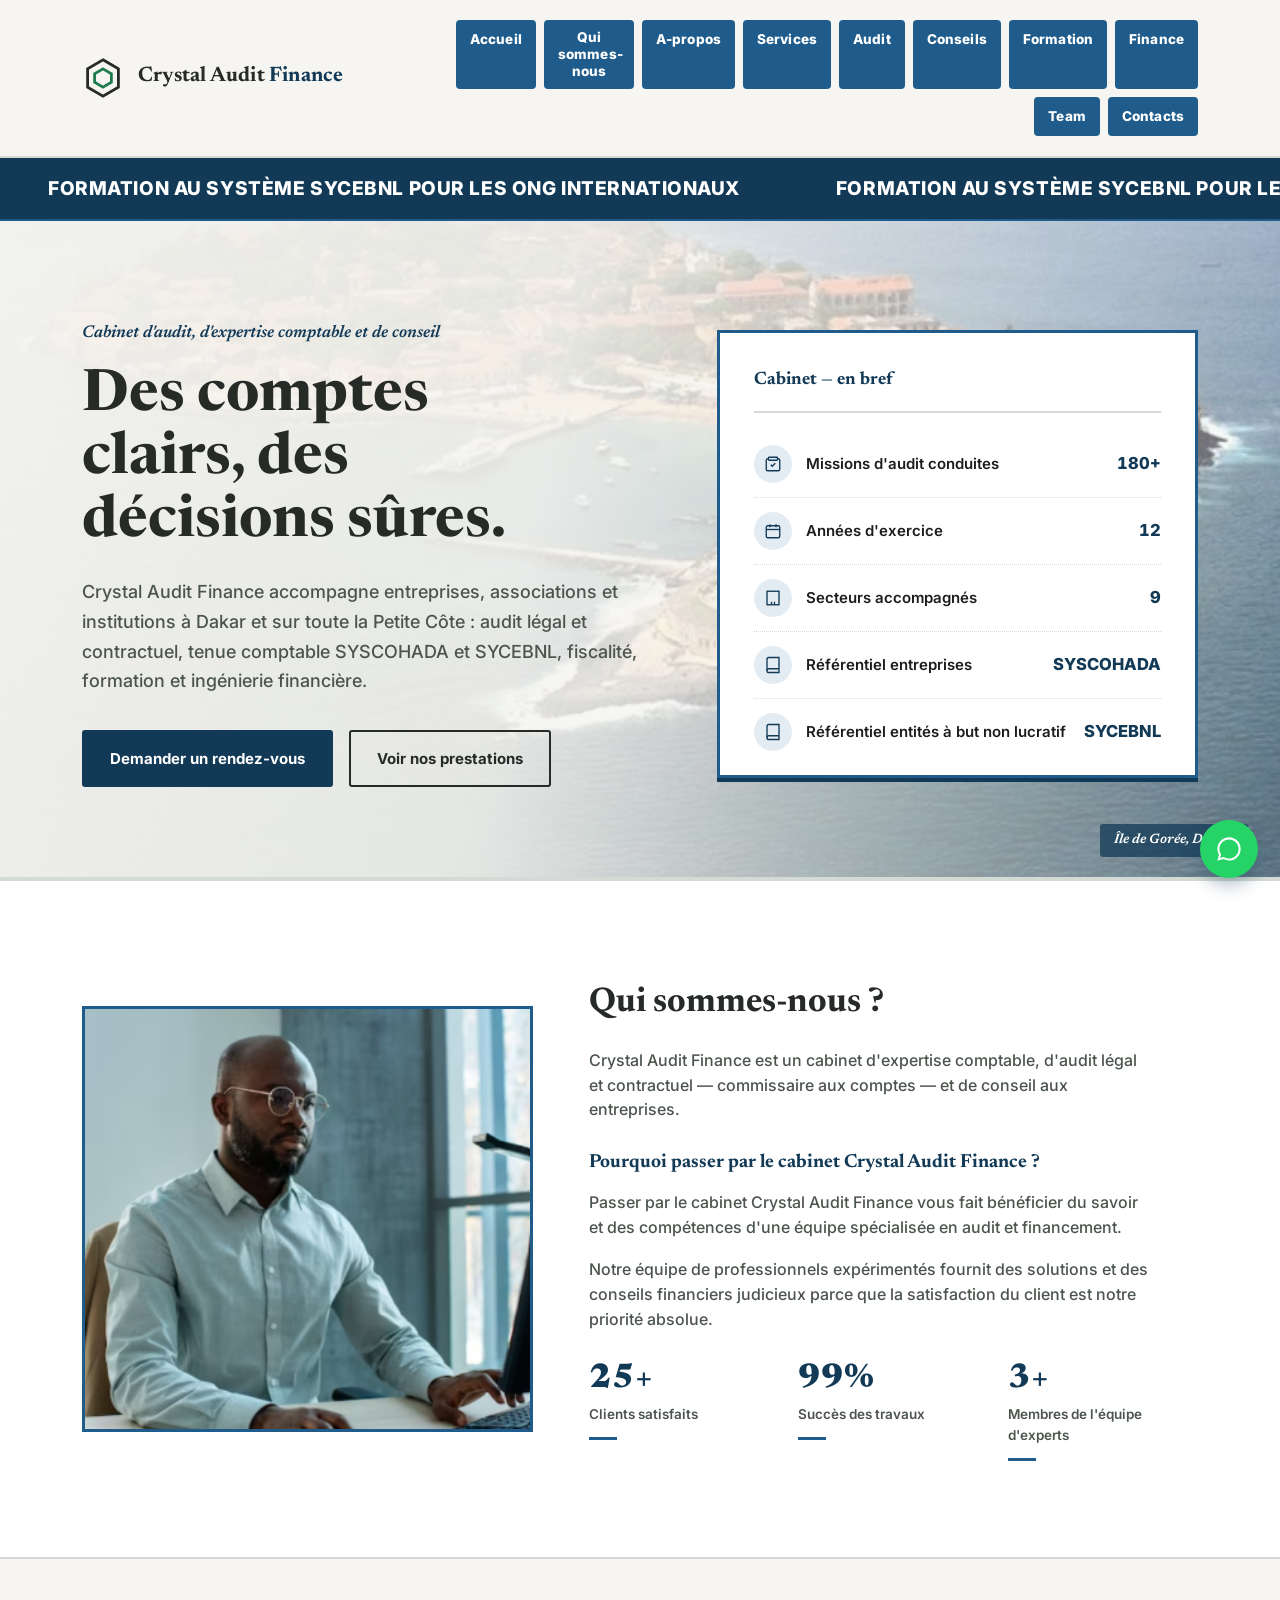
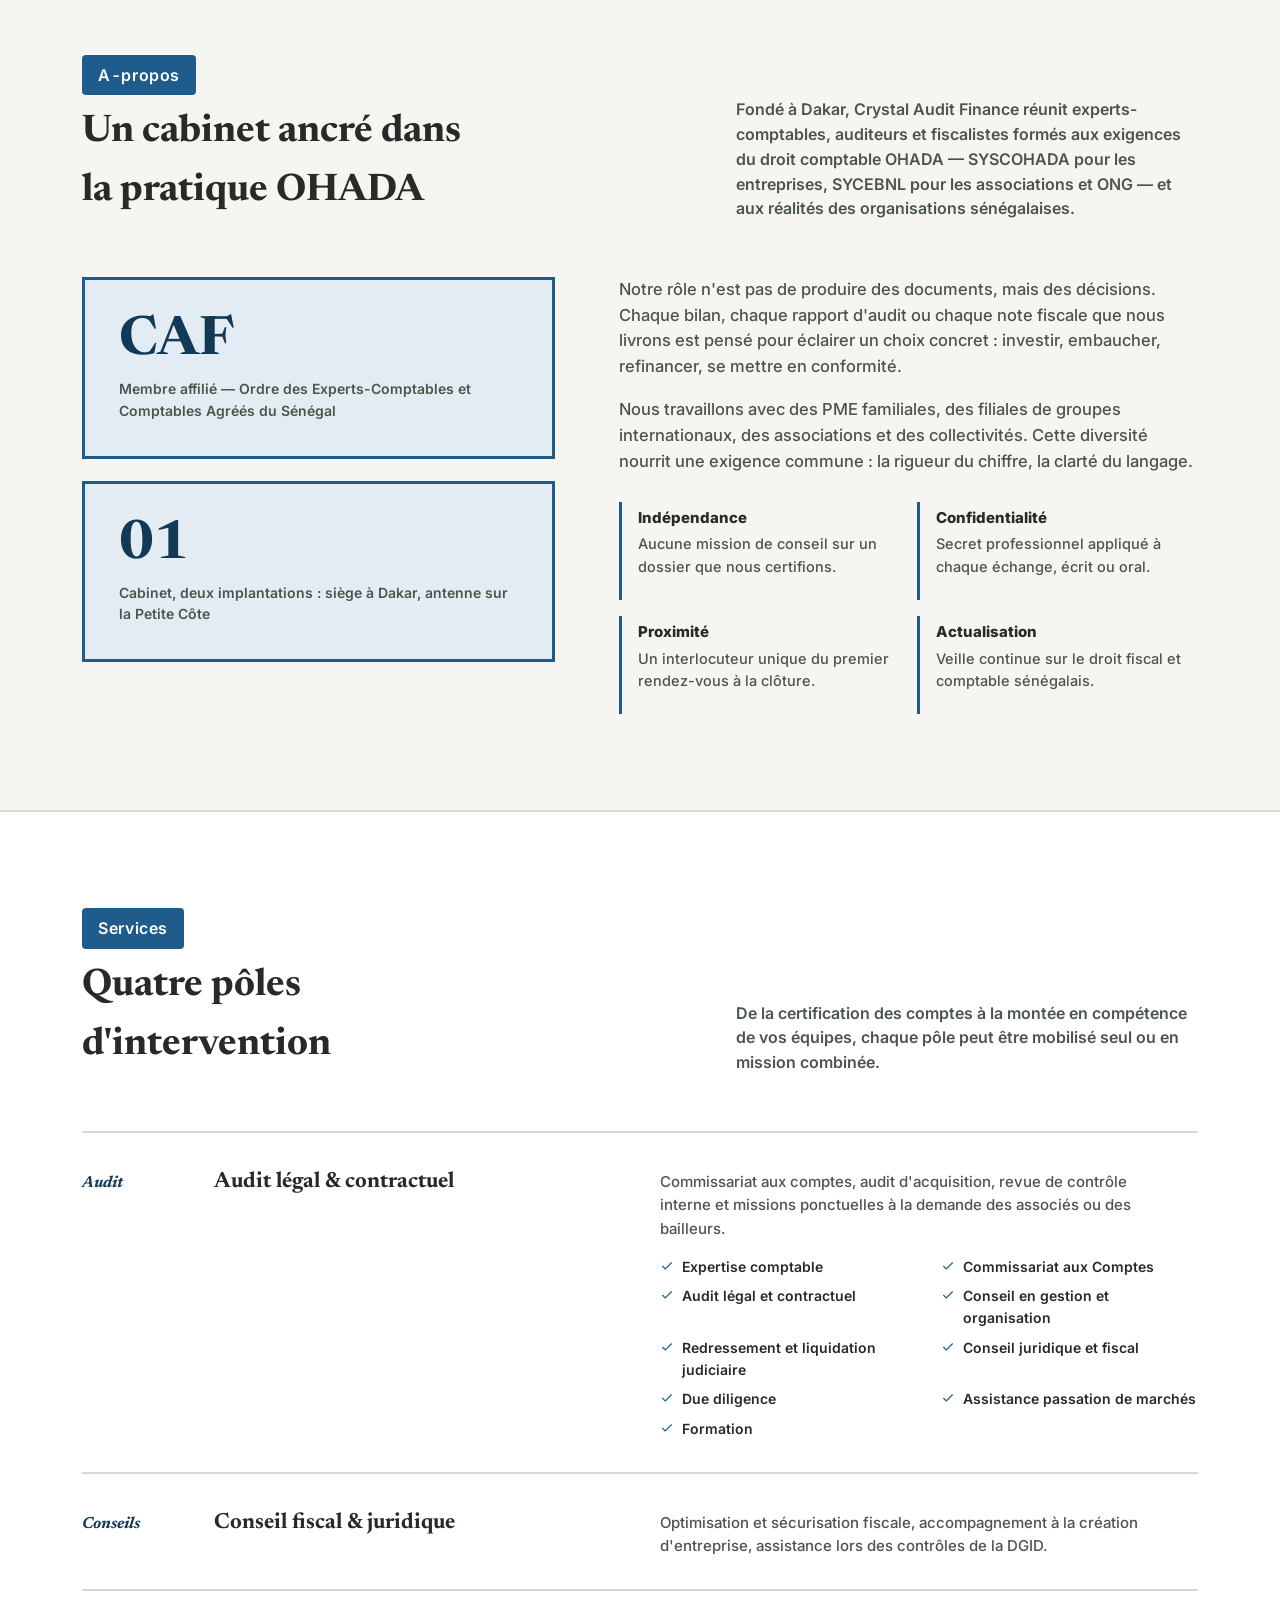
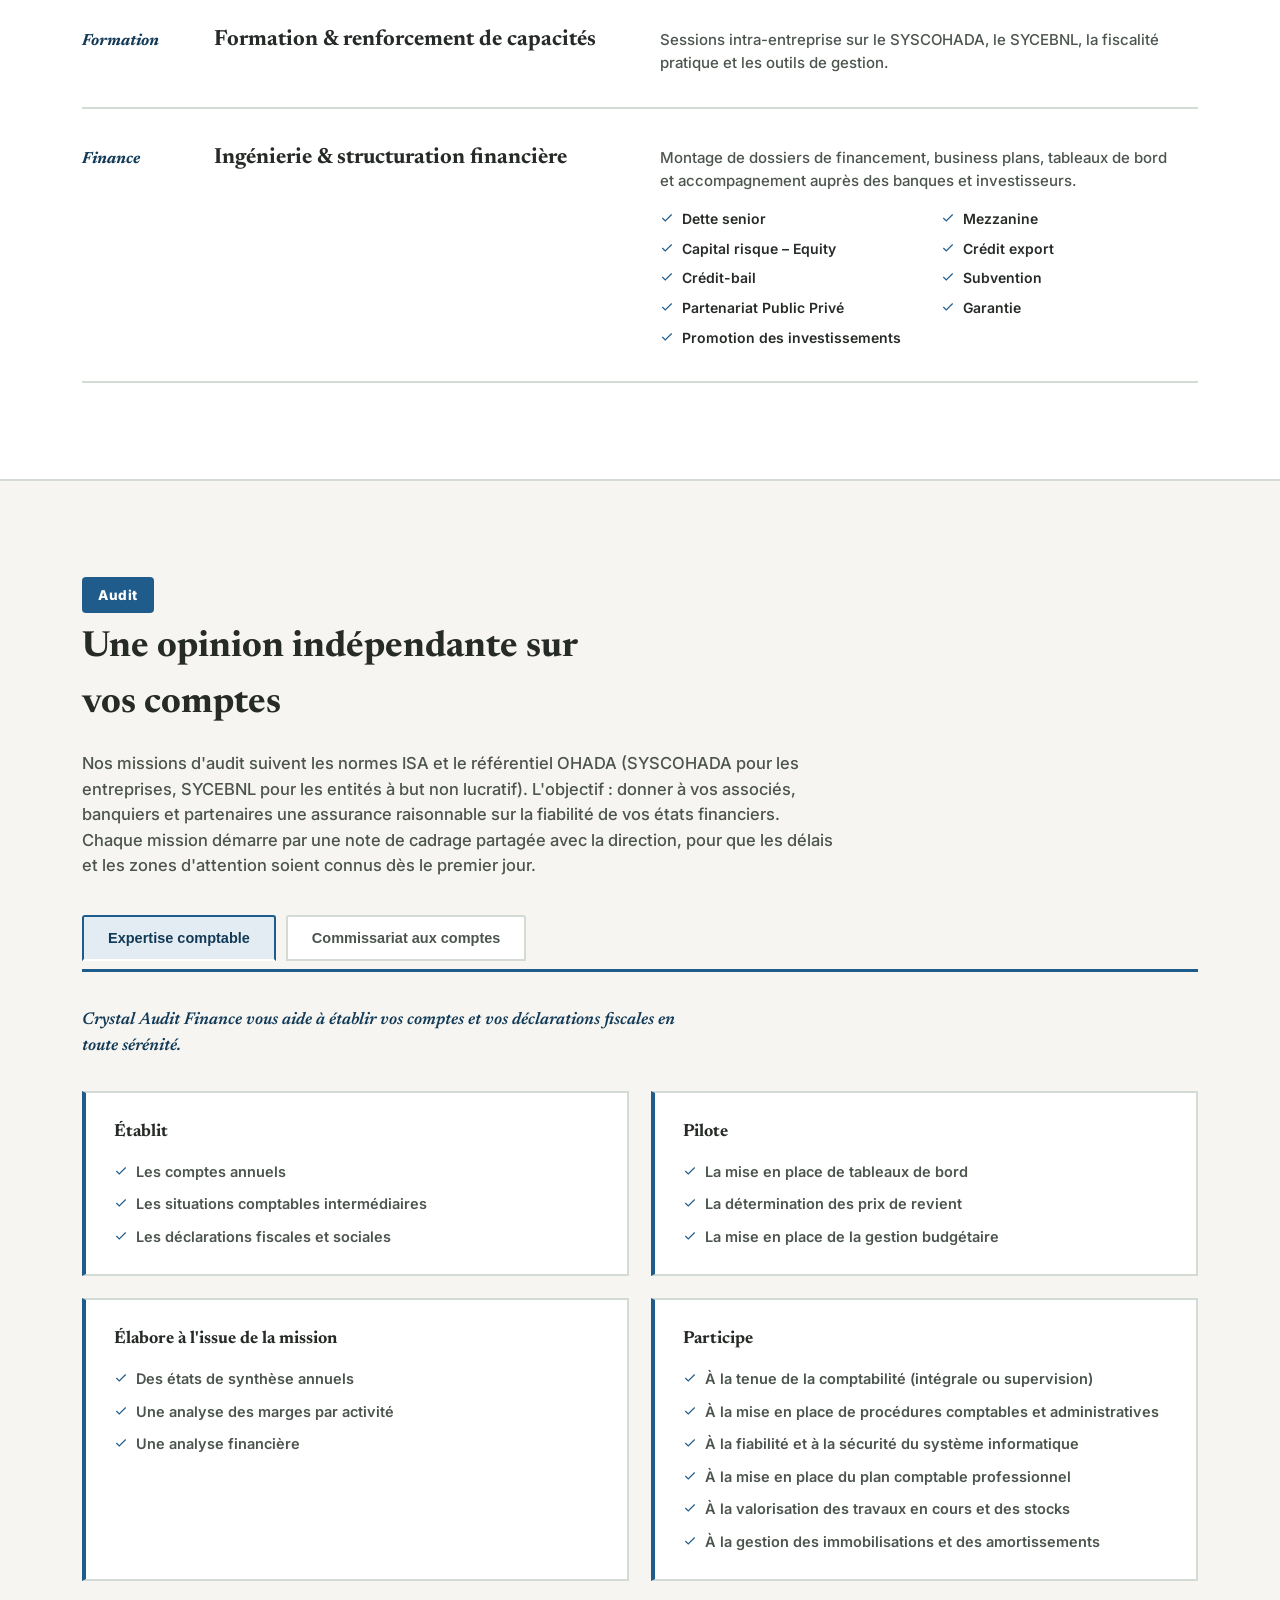
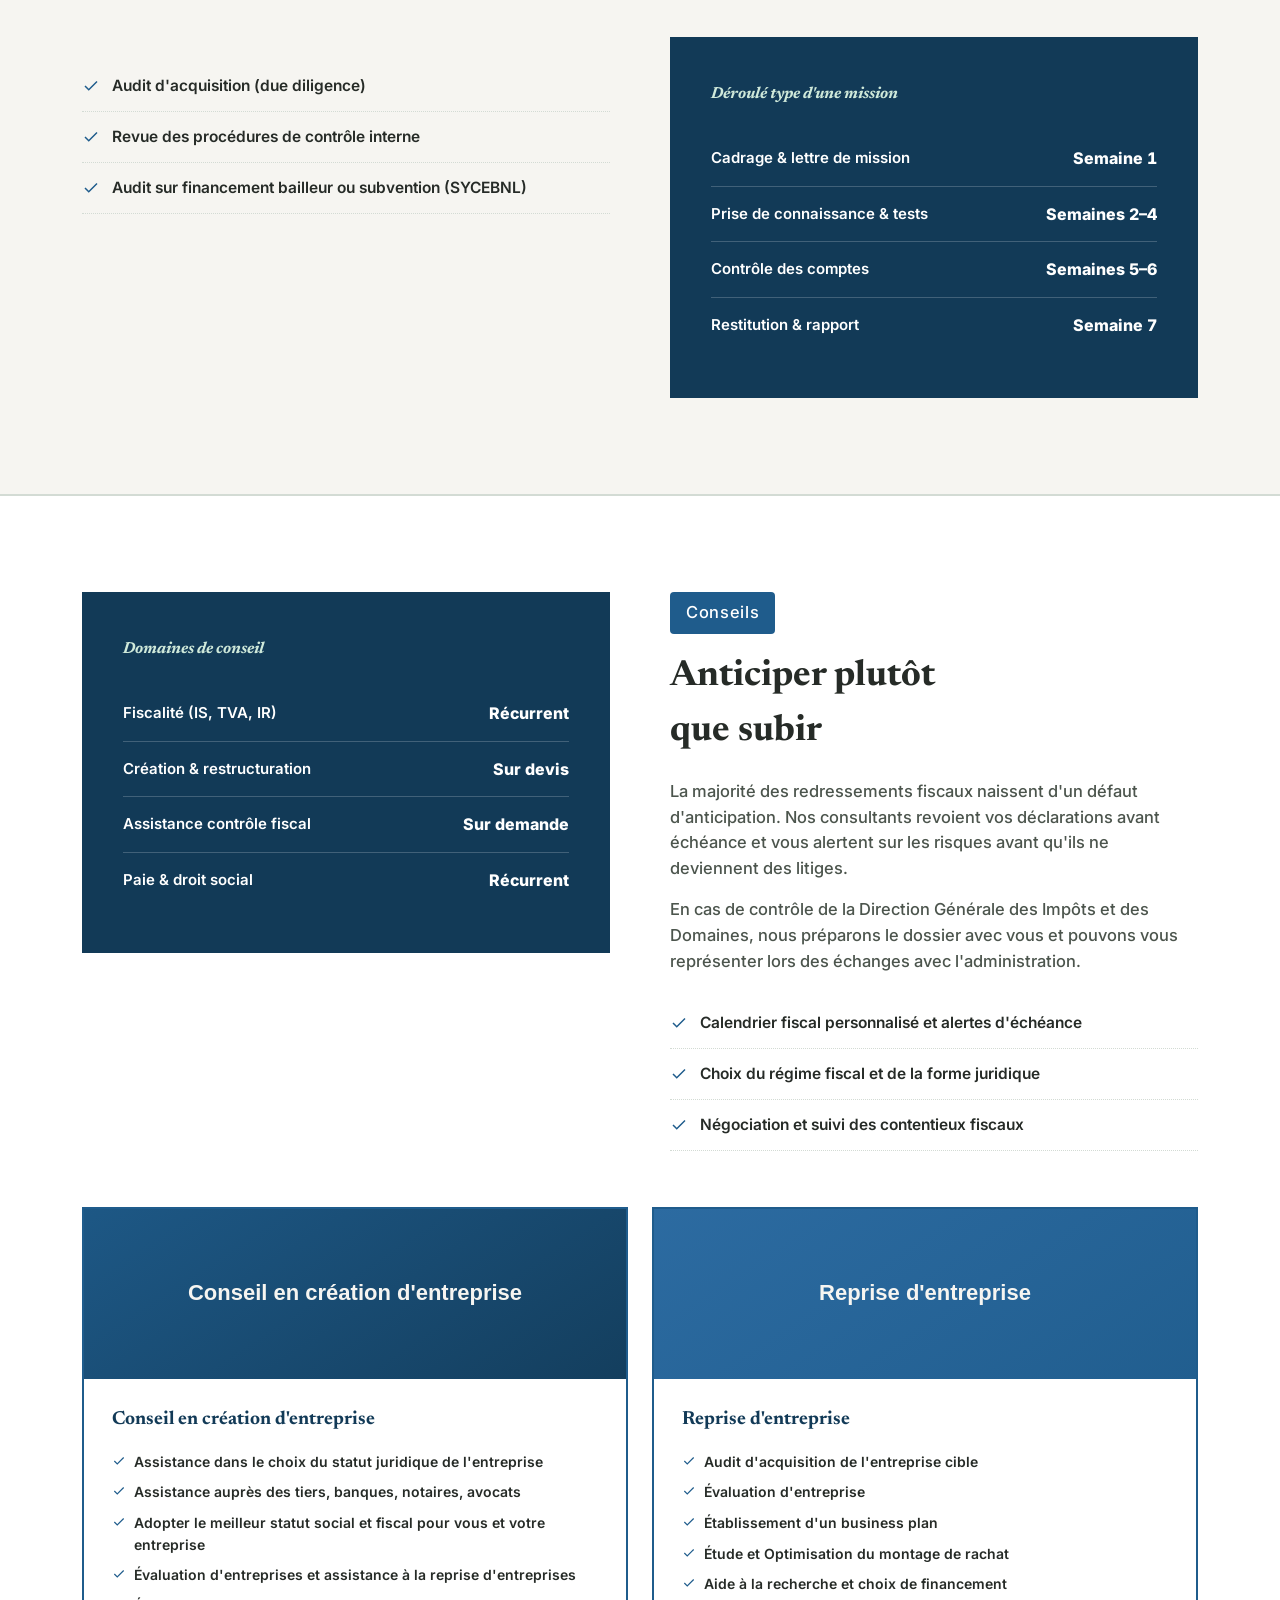
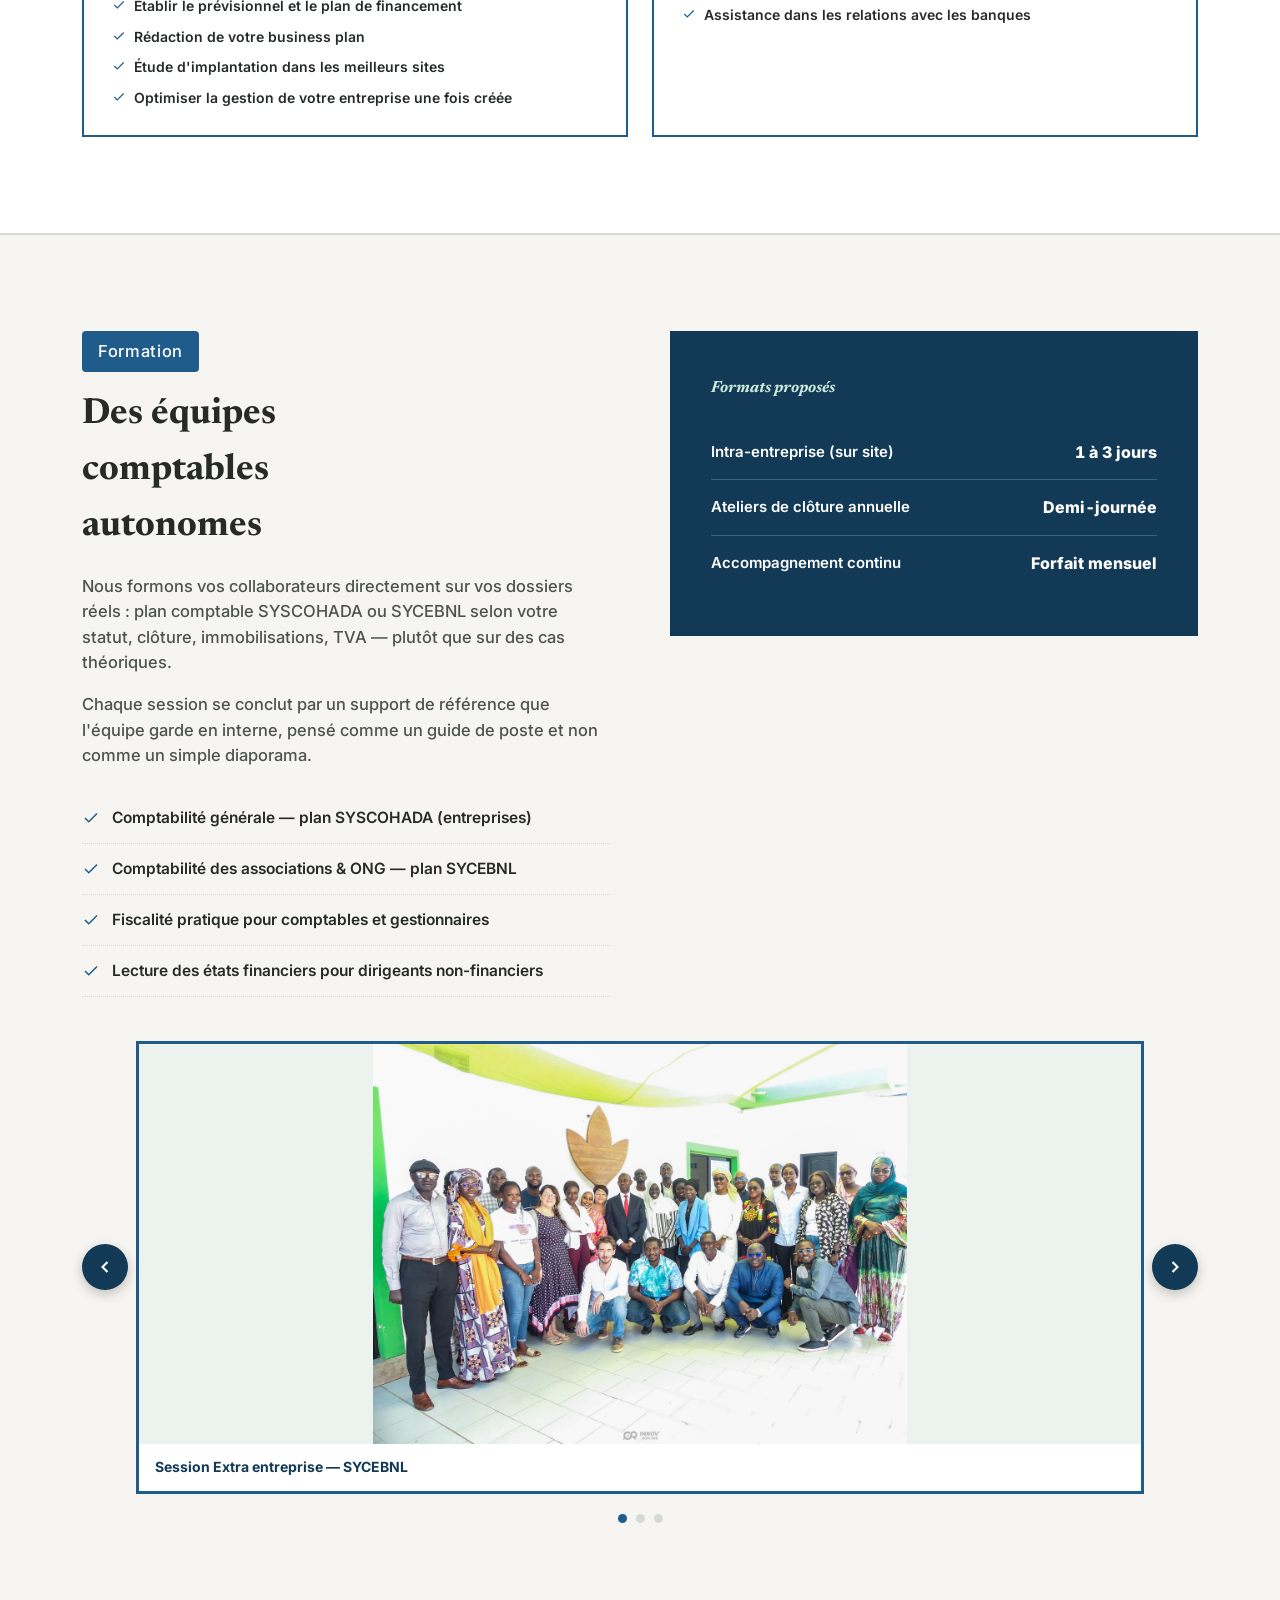
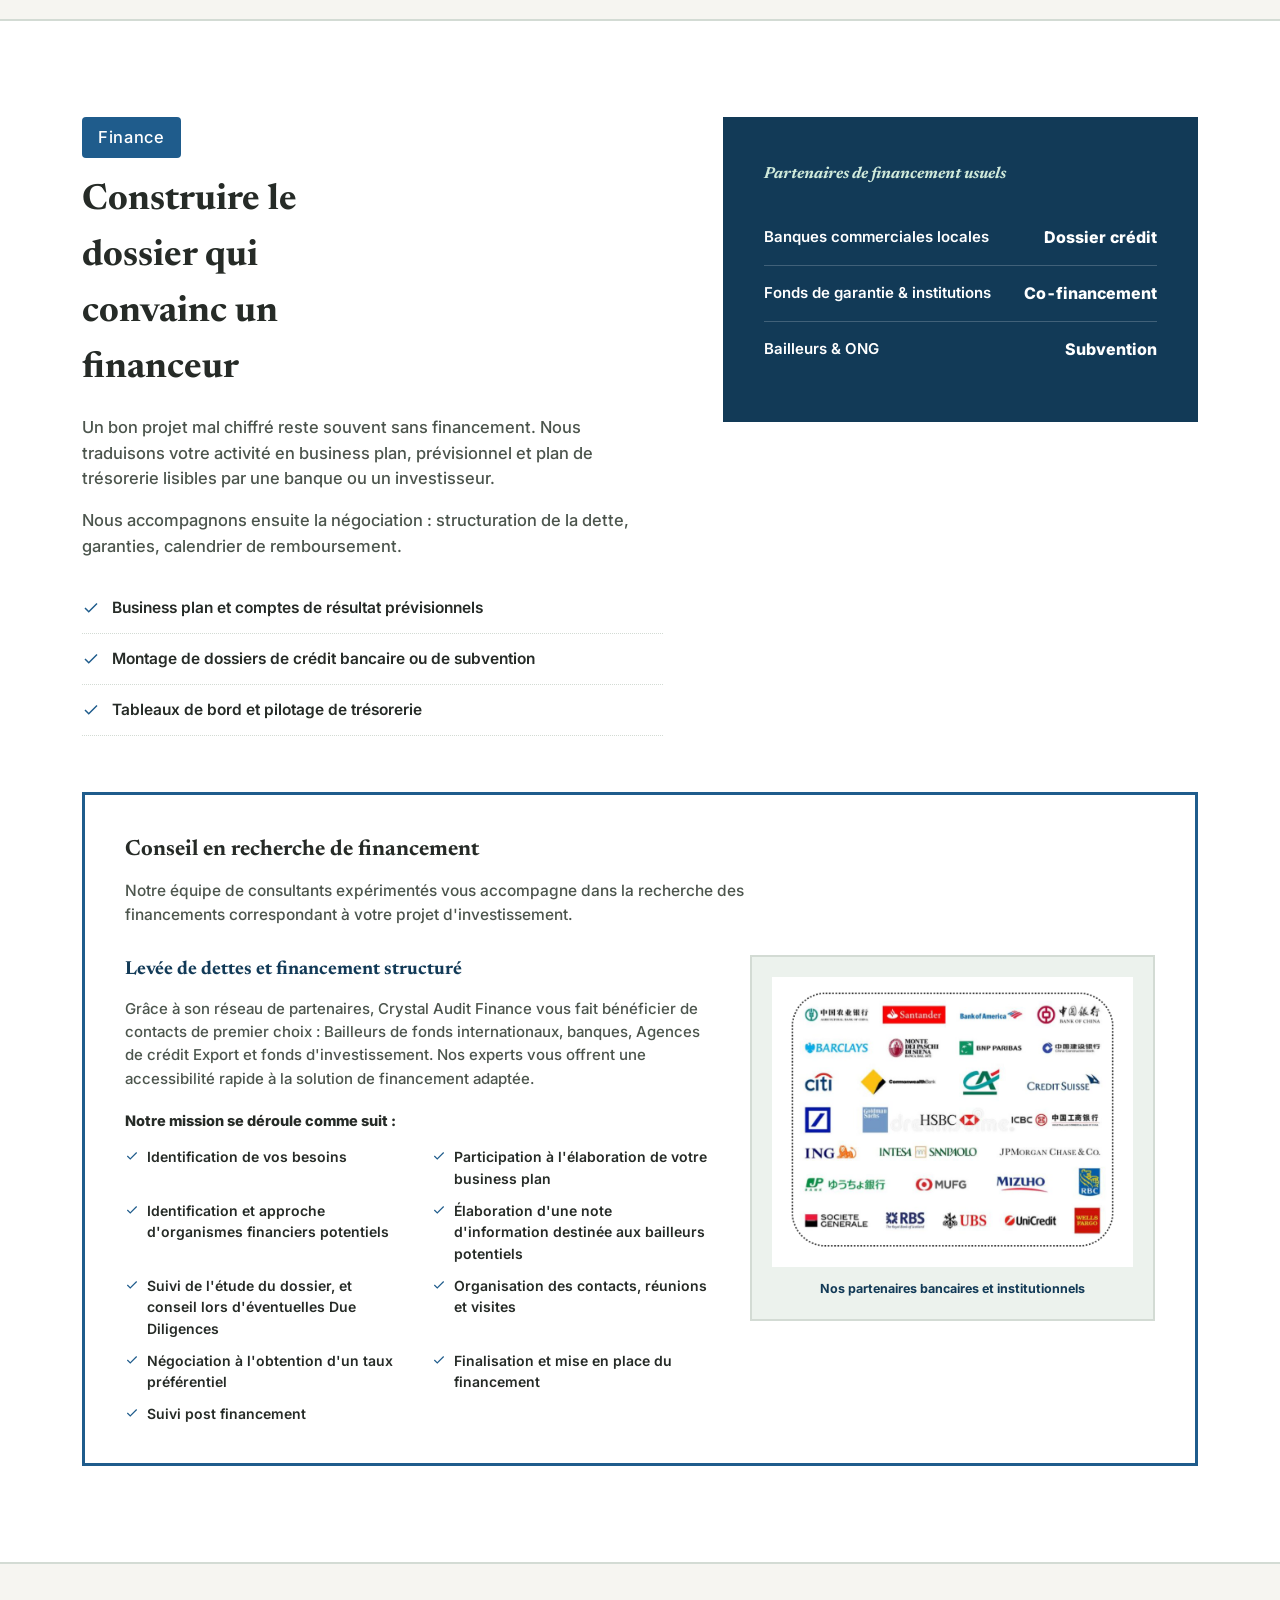
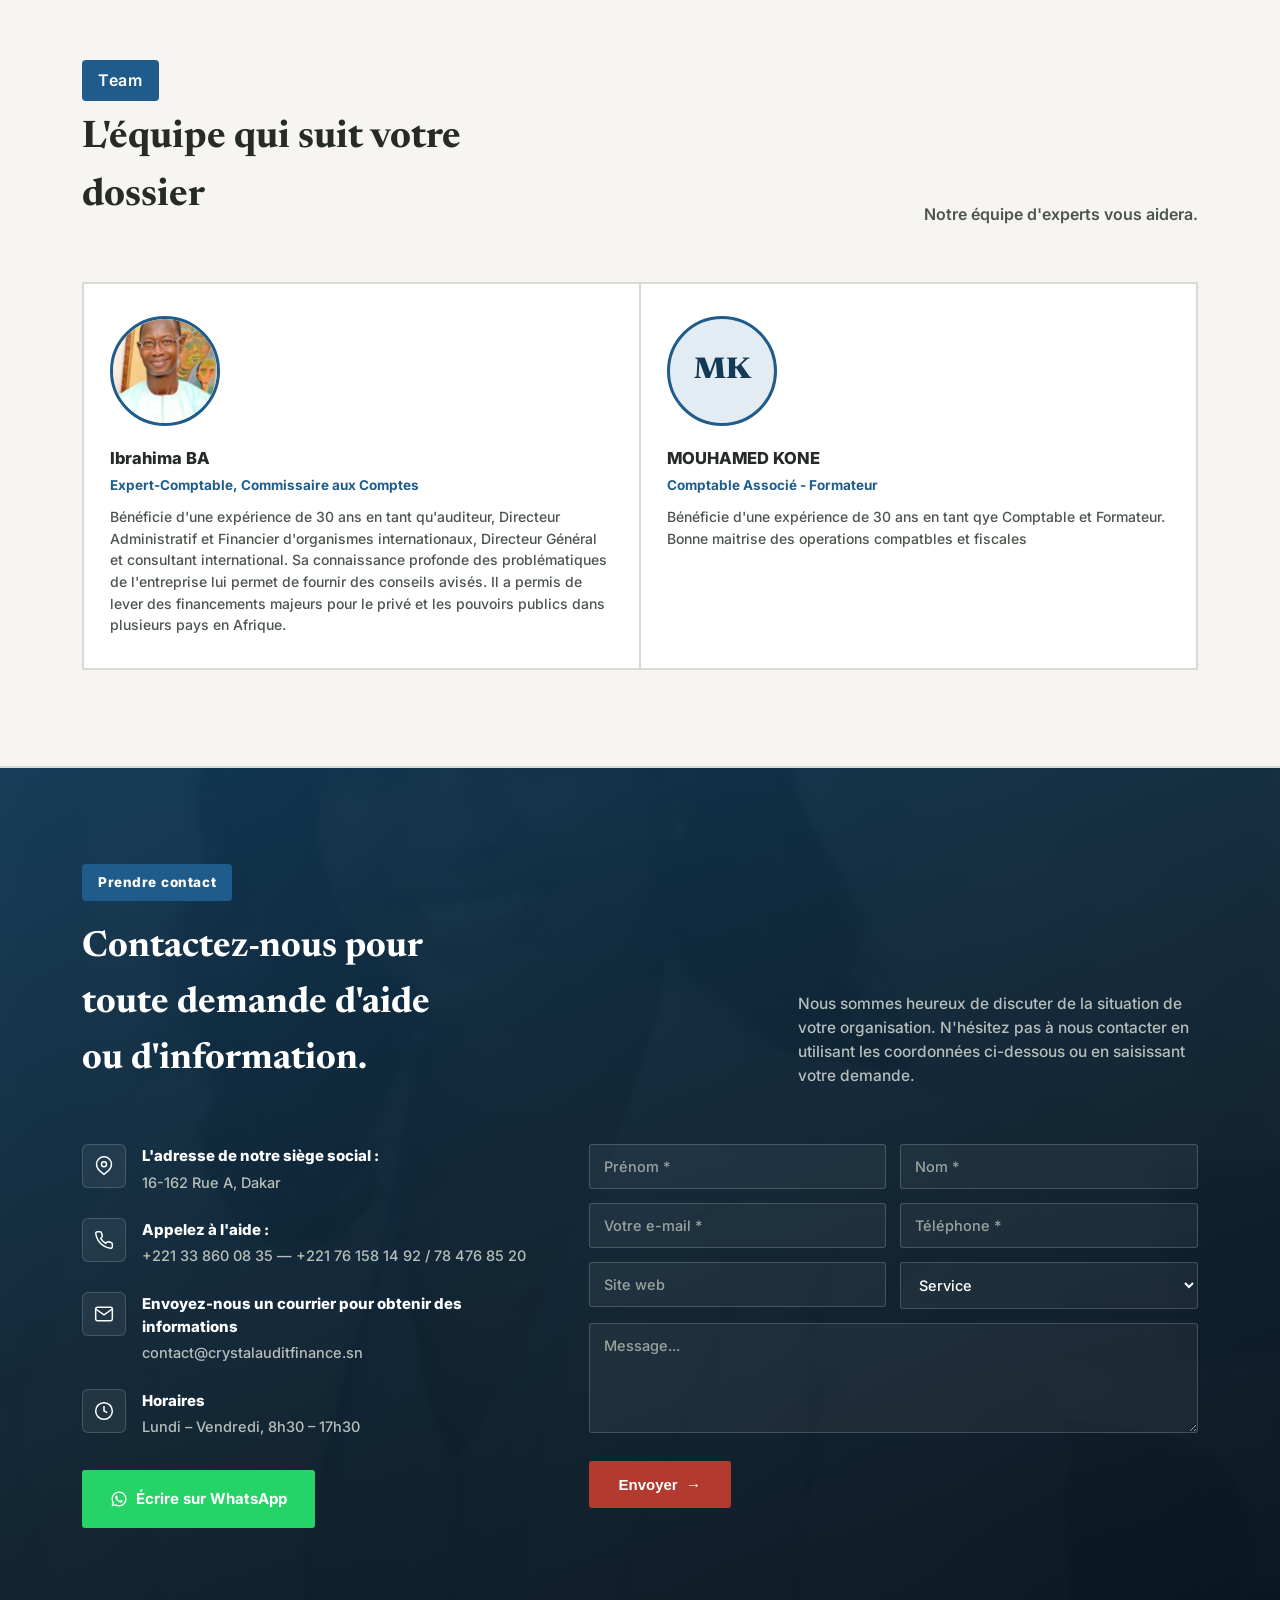
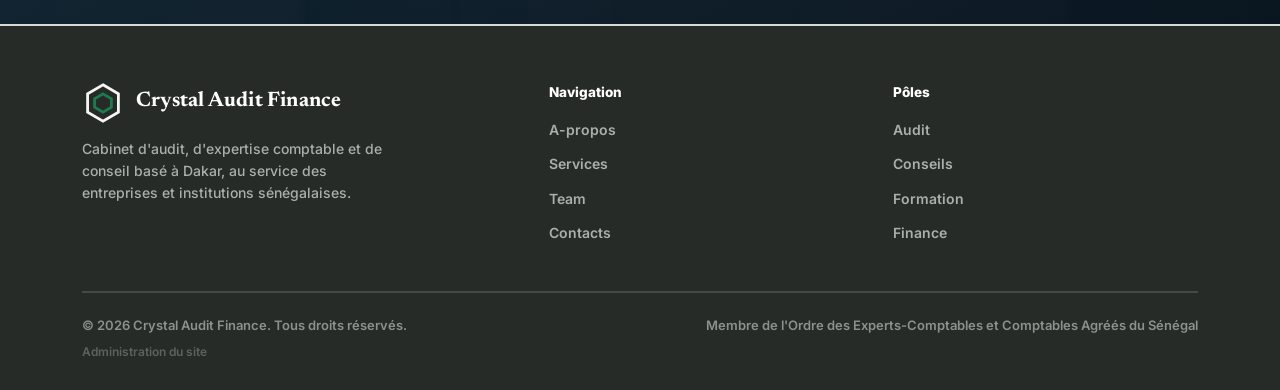
==== commit d2017a0c: "Add files via upload" ====
--- a/index.html
+++ b/index.html
@@ -183,7 +183,18 @@
           <div id="formationStats"></div>
         </div>
       </div>
-      <div class="formation-gallery" id="formationGallery"></div>
+      <div class="formation-carousel" id="formationCarousel">
+        <button type="button" class="fc-arrow fc-prev" id="fcPrev" aria-label="Photo précédente">
+          <svg viewBox="0 0 24 24" fill="none" stroke="currentColor" stroke-width="2.5"><polyline points="15 18 9 12 15 6"/></svg>
+        </button>
+        <div class="fc-viewport">
+          <div class="fc-track" id="fcTrack"></div>
+        </div>
+        <button type="button" class="fc-arrow fc-next" id="fcNext" aria-label="Photo suivante">
+          <svg viewBox="0 0 24 24" fill="none" stroke="currentColor" stroke-width="2.5"><polyline points="9 18 15 12 9 6"/></svg>
+        </button>
+      </div>
+      <div class="fc-dots" id="fcDots"></div>
     </div>
   </section>
 
--- a/style.css
+++ b/style.css
@@ -345,14 +345,34 @@
 @media (max-width:600px){ .finance-mission .fm-steps{grid-template-columns:1fr;} .finance-mission{padding:30px 26px;} }
 
 /* ===== Formation — galerie photos ===== */
-.formation-gallery{
-  display:grid; grid-template-columns:repeat(3,1fr); gap:14px; margin-top:44px;
-  max-width:760px;
-}
 .formation-photo{border:3px solid var(--green); background:#fff;}
-.formation-photo img{width:100%; height:100px; object-fit:cover; display:block;}
-.formation-photo .cap{padding:8px 10px; font-size:11.5px; font-weight:700; color:var(--green-deep); line-height:1.3;}
-@media (max-width:760px){ .formation-gallery{grid-template-columns:1fr;} }
+.formation-photo img{width:100%; height:220px; object-fit:contain; background:var(--paper-2); display:block;}
+.formation-photo .cap{padding:14px 16px; font-size:14px; font-weight:700; color:var(--green-deep); line-height:1.35;}
+
+/* ===== Formation — carrousel ===== */
+.formation-carousel{position:relative; margin-top:44px;}
+.fc-viewport{overflow:hidden;}
+.fc-track{display:flex; transition:transform .45s ease;}
+.fc-slide{flex:0 0 100%; min-width:100%; box-sizing:border-box; padding:0 54px;}
+.fc-slide .formation-photo img{height:400px;}
+.fc-arrow{
+  position:absolute; top:50%; transform:translateY(-50%); z-index:2;
+  width:46px; height:46px; border-radius:50%; border:none; cursor:pointer;
+  background:var(--green-deep); color:#fff; display:flex; align-items:center; justify-content:center;
+  box-shadow:0 4px 12px rgba(0,0,0,0.22);
+}
+.fc-arrow:hover{background:var(--green);}
+.fc-arrow svg{width:20px; height:20px;}
+.fc-prev{left:0;}
+.fc-next{right:0;}
+.fc-dots{display:flex; justify-content:center; gap:9px; margin-top:20px;}
+.fc-dot{width:9px; height:9px; border-radius:50%; background:var(--line); border:none; cursor:pointer; padding:0;}
+.fc-dot.active{background:var(--green);}
+@media (max-width:600px){
+  .fc-slide{padding:0 44px;}
+  .fc-slide .formation-photo img{height:260px;}
+  .fc-arrow{width:38px; height:38px;}
+}
 
 /* ===== Team ===== */
 .team-grid{display:grid; grid-template-columns:repeat(auto-fit, minmax(240px, 1fr)); gap:2px; background:var(--line); border:2px solid var(--line);}
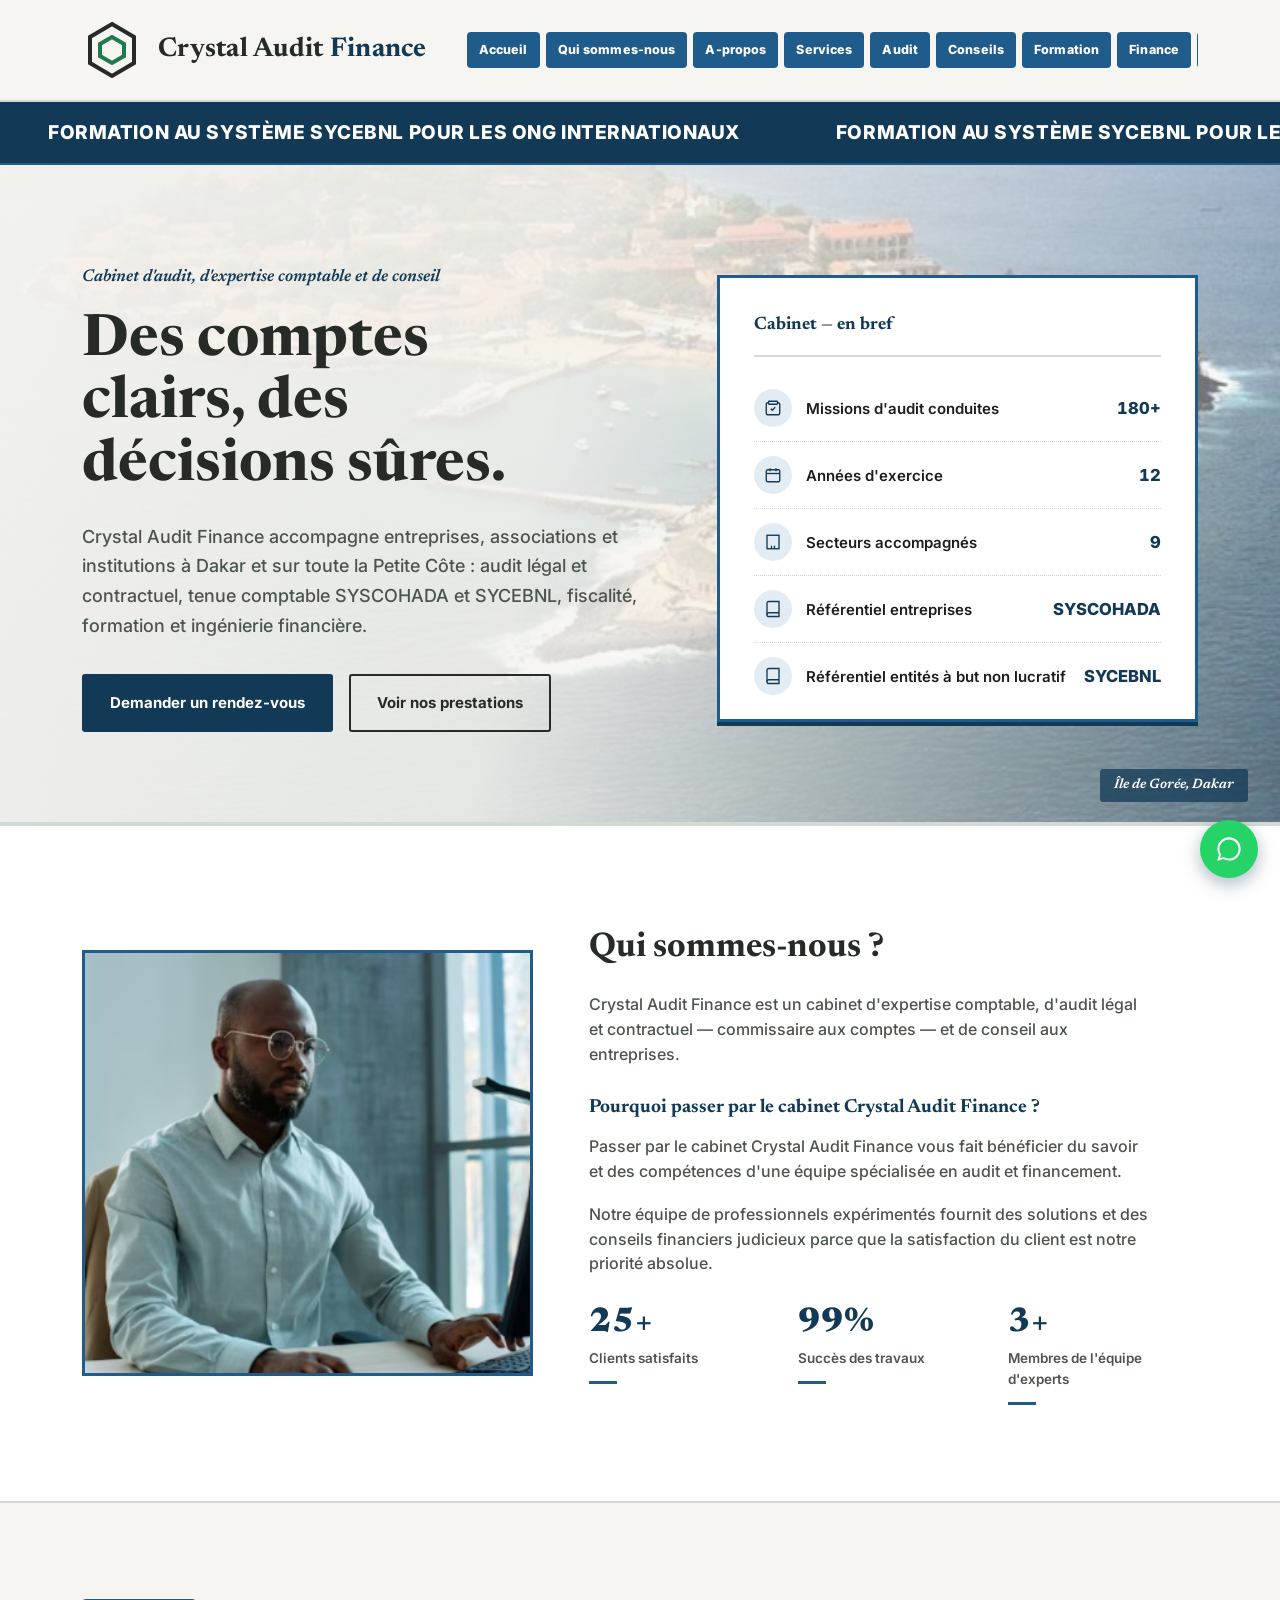
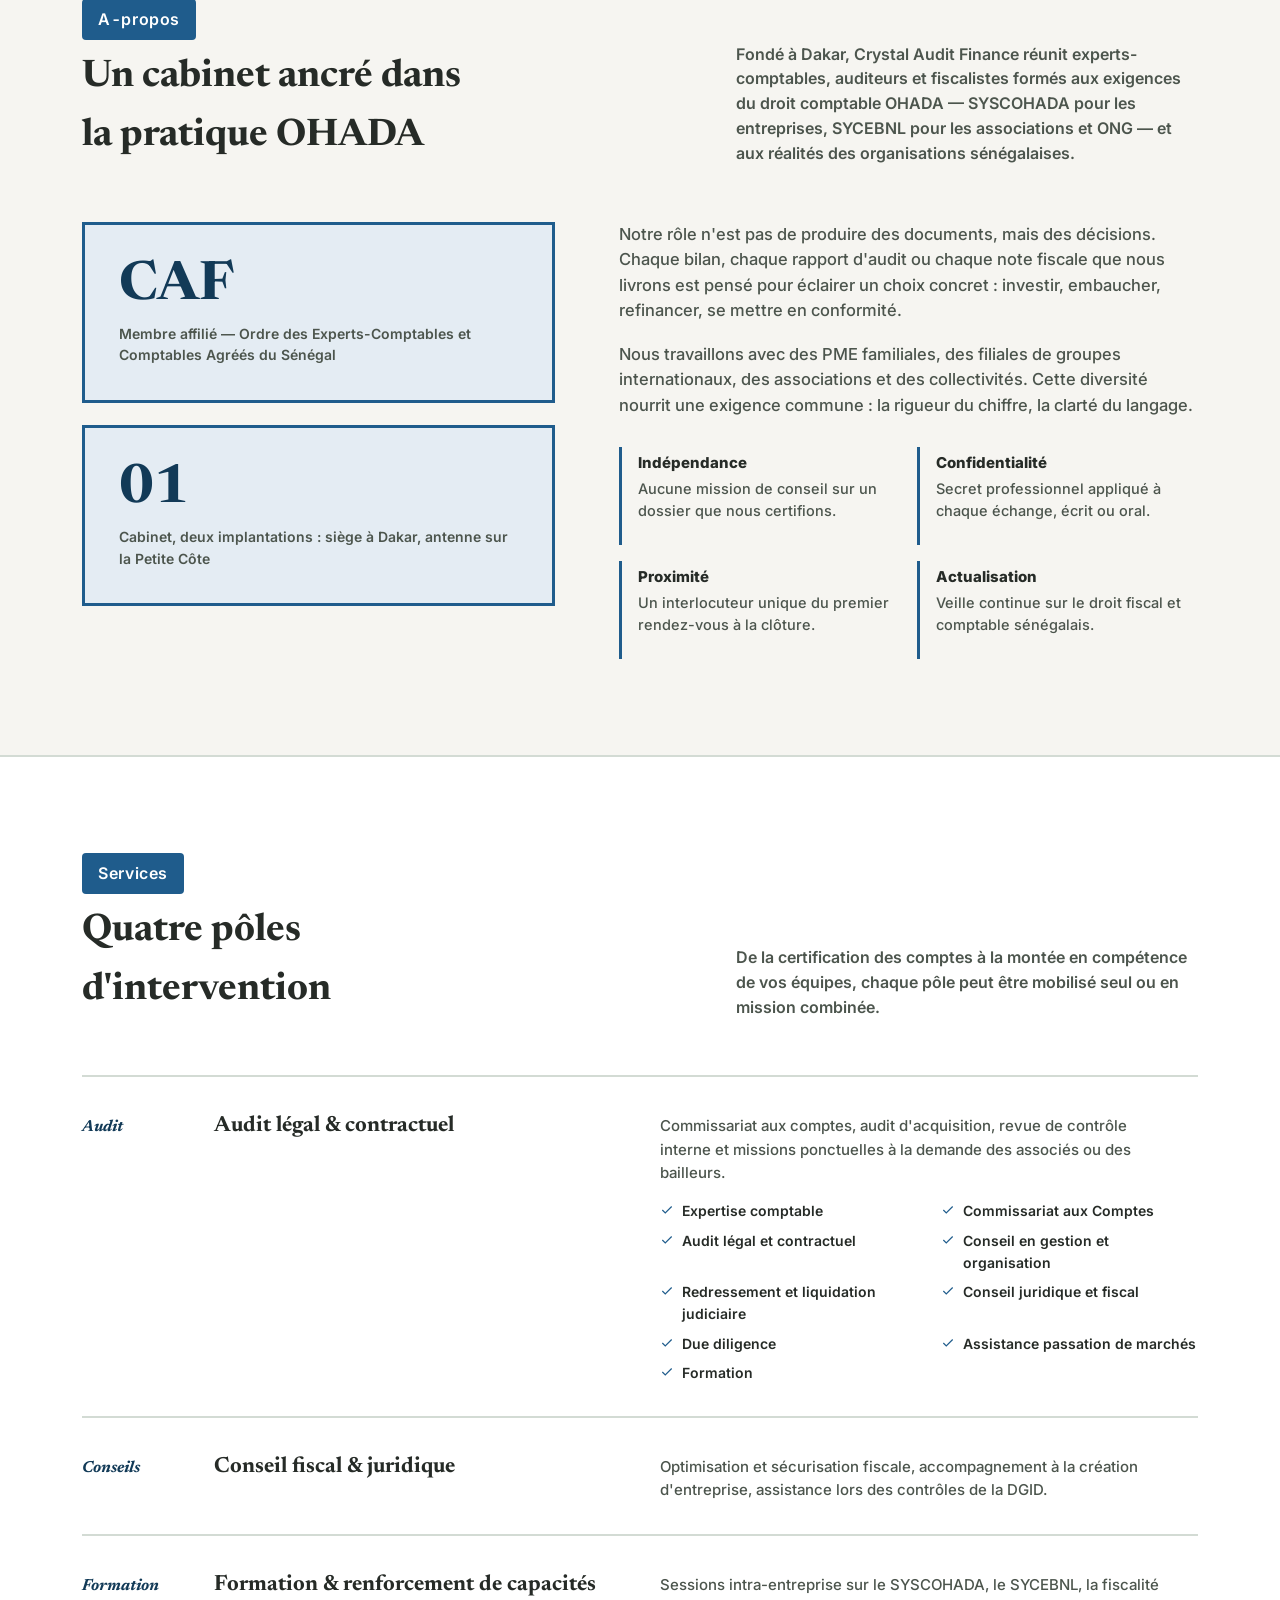
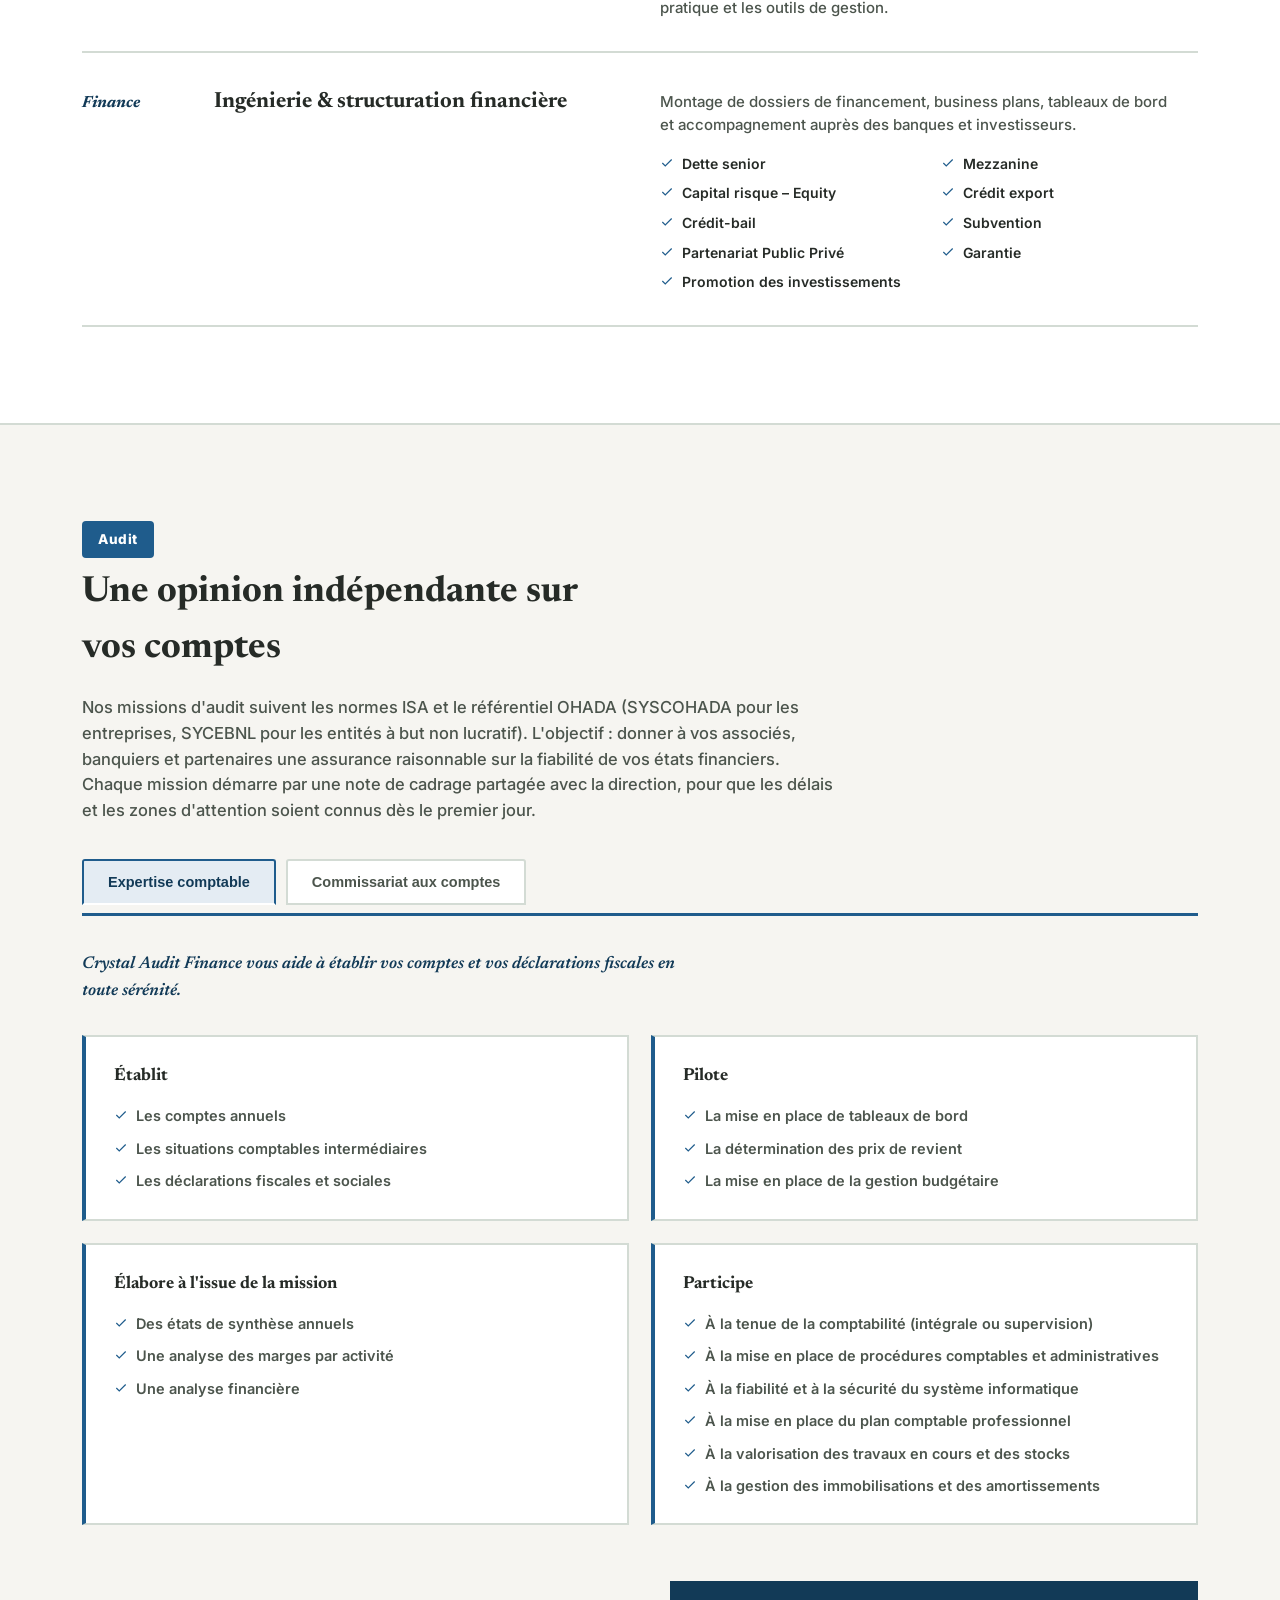
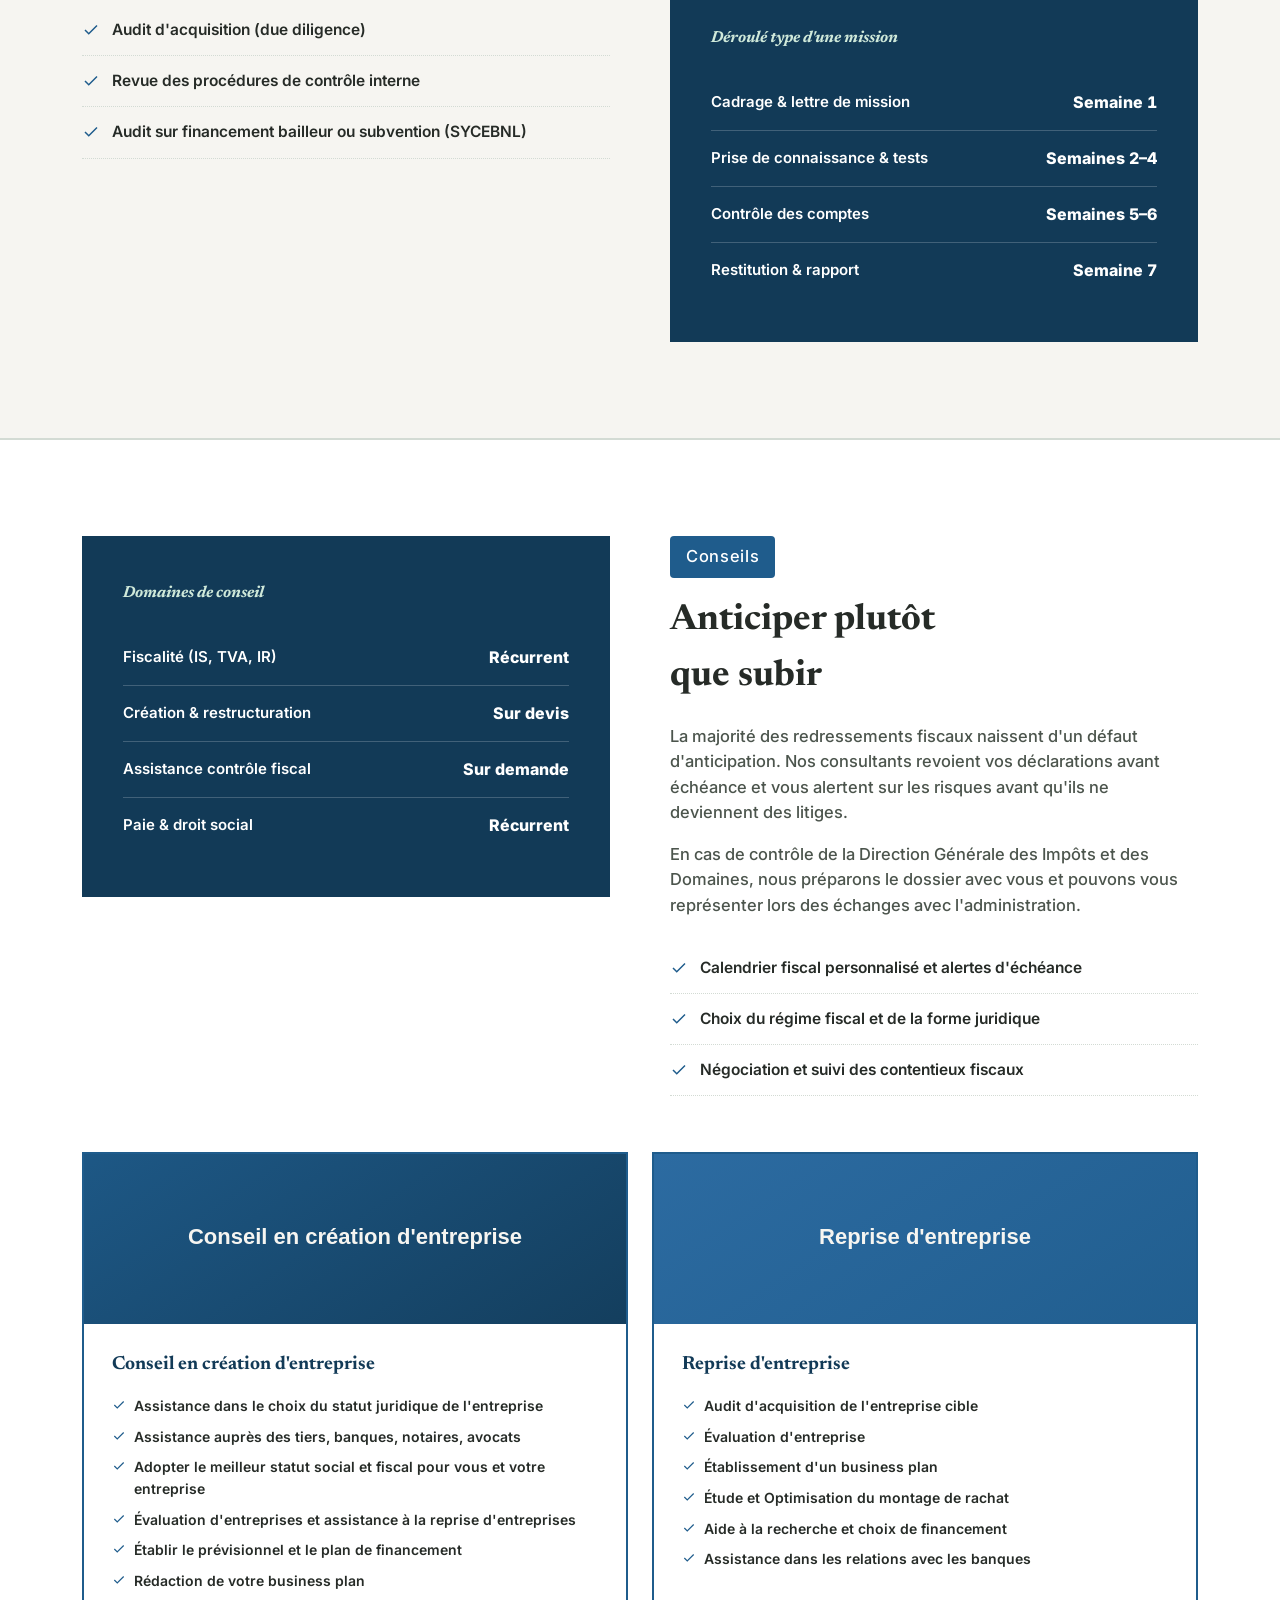
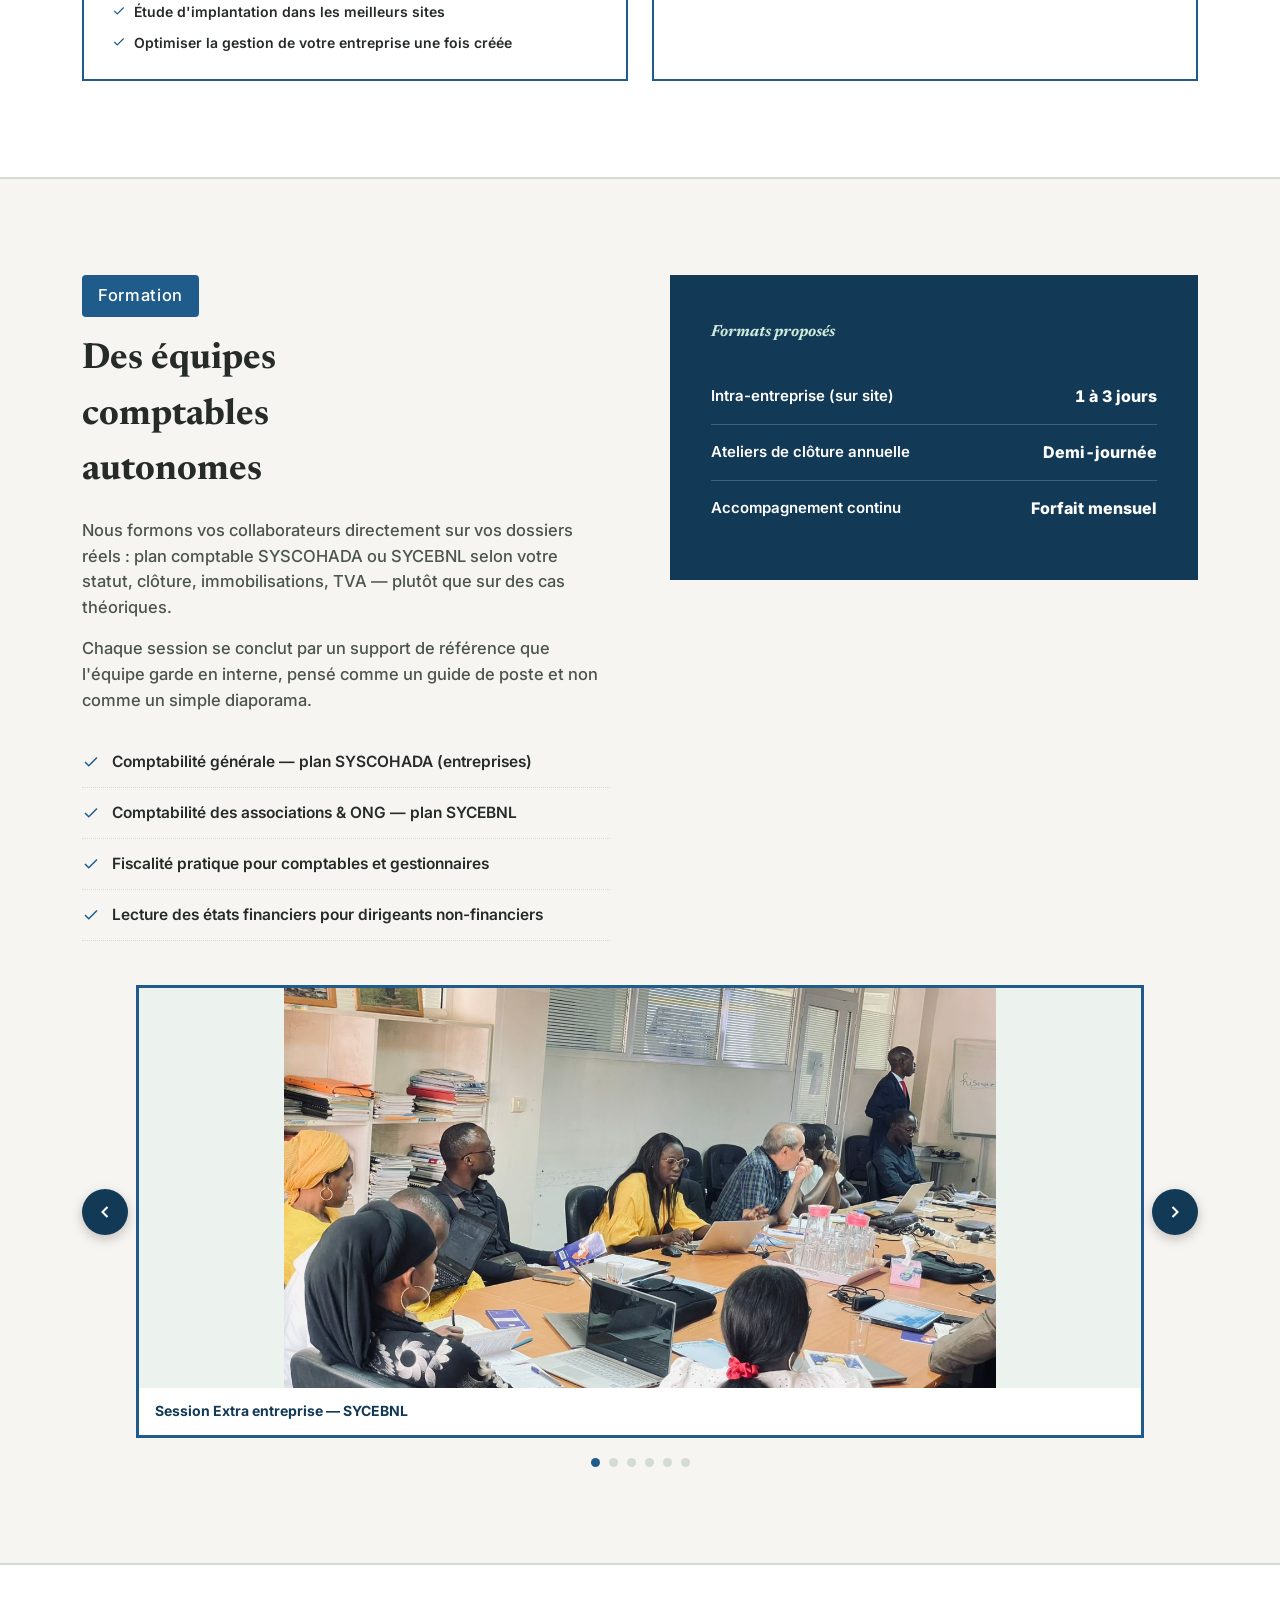
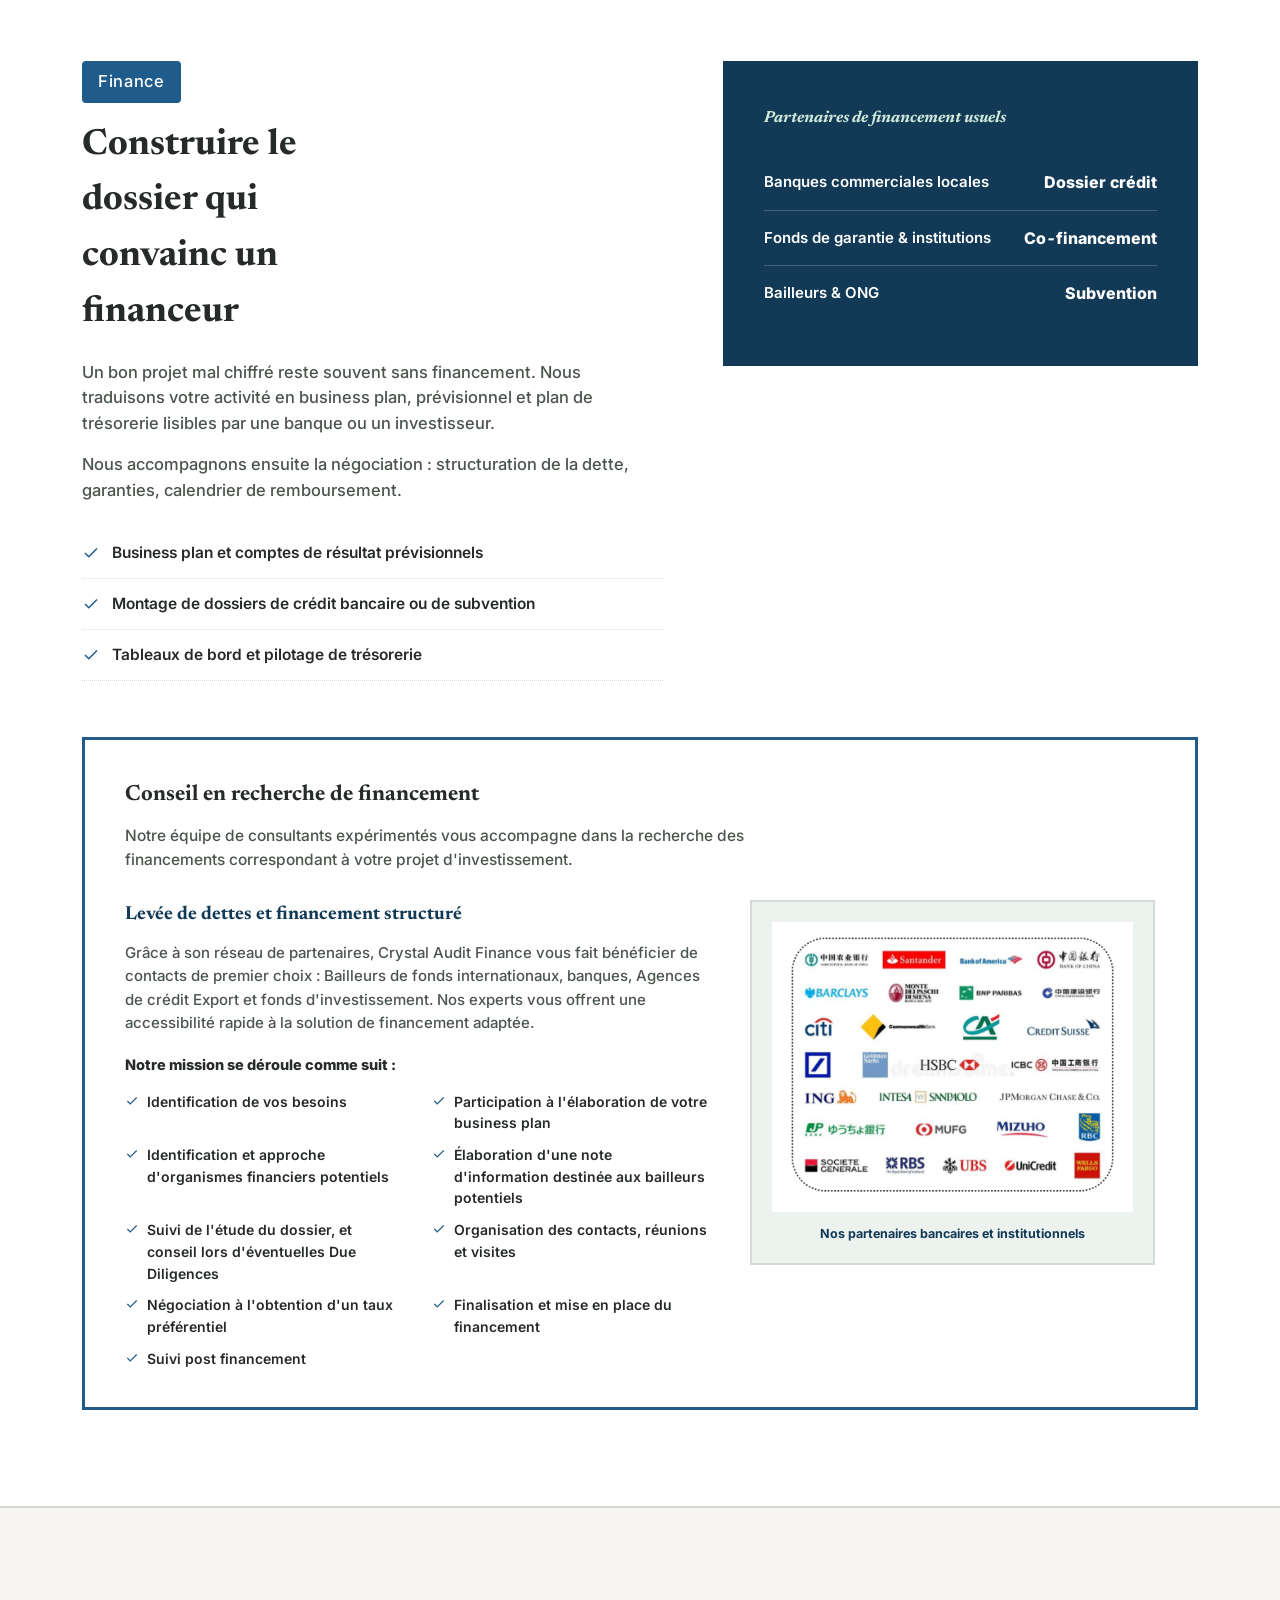
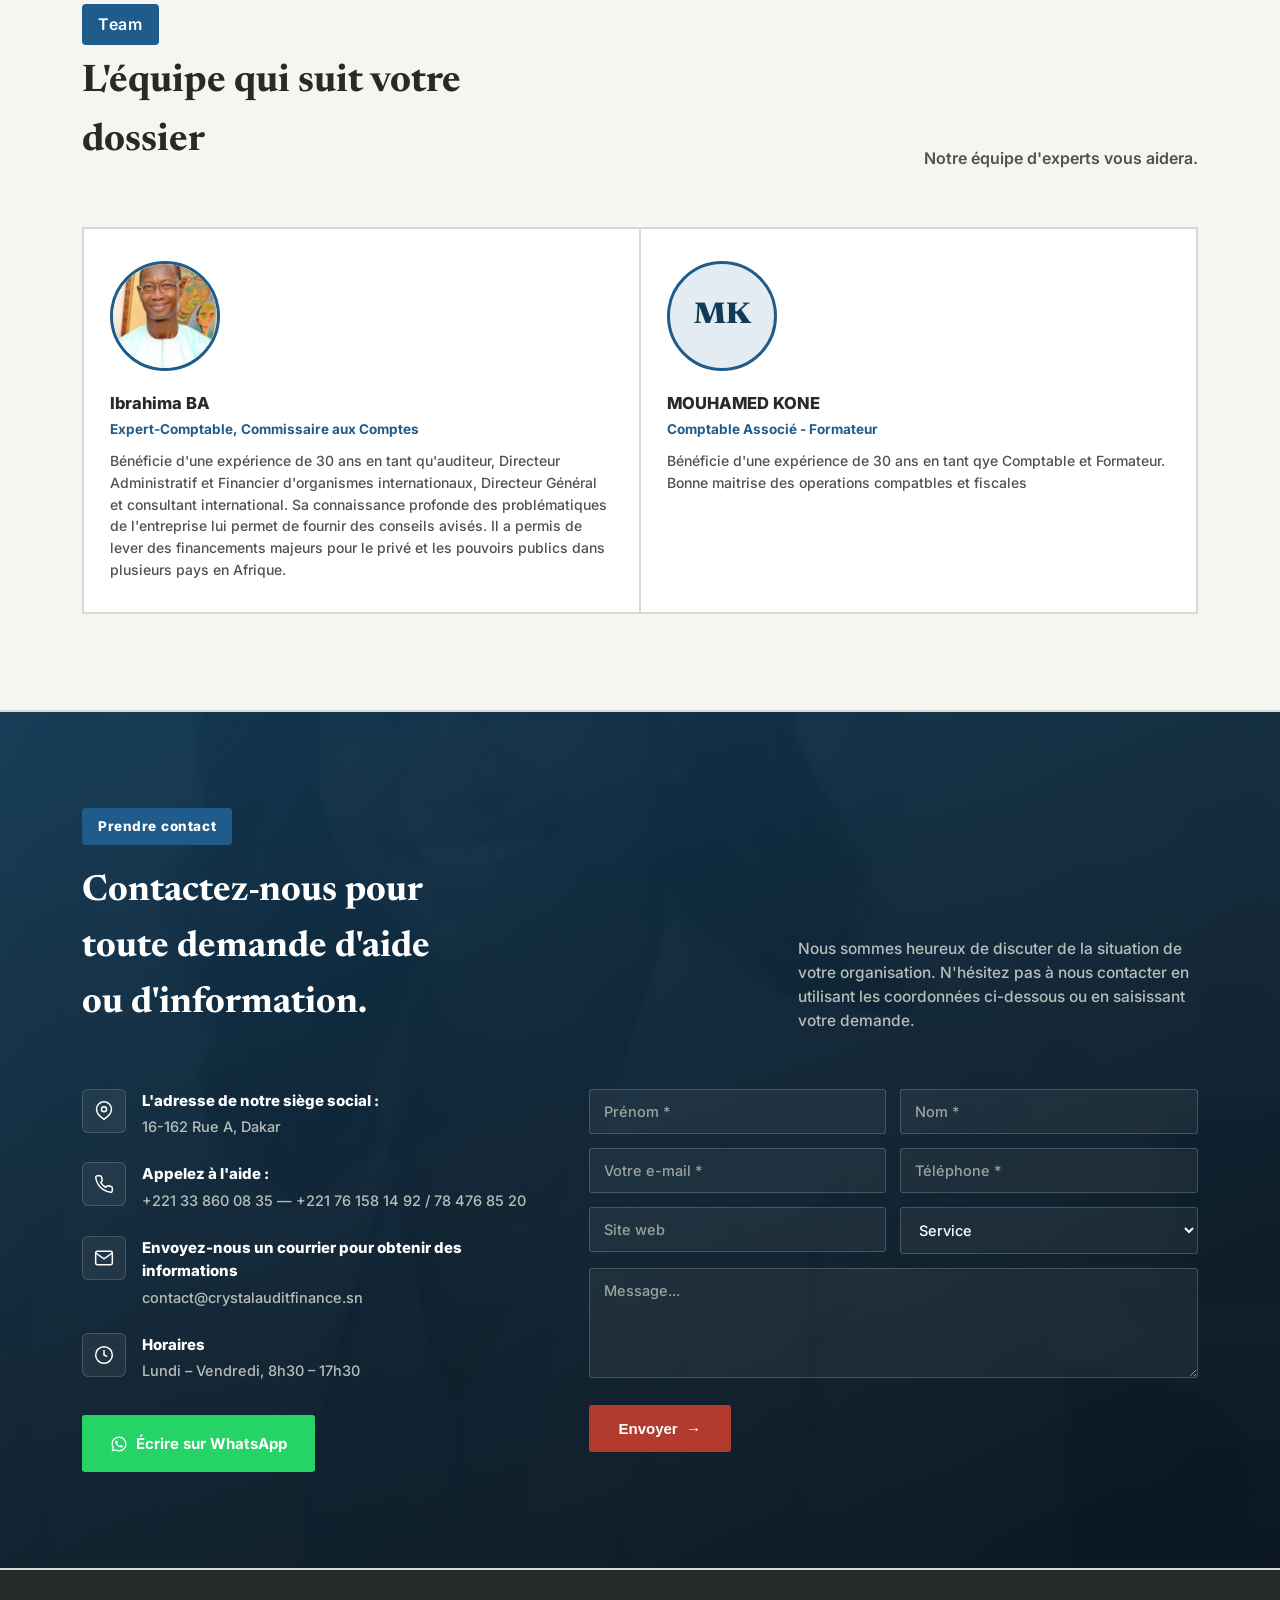
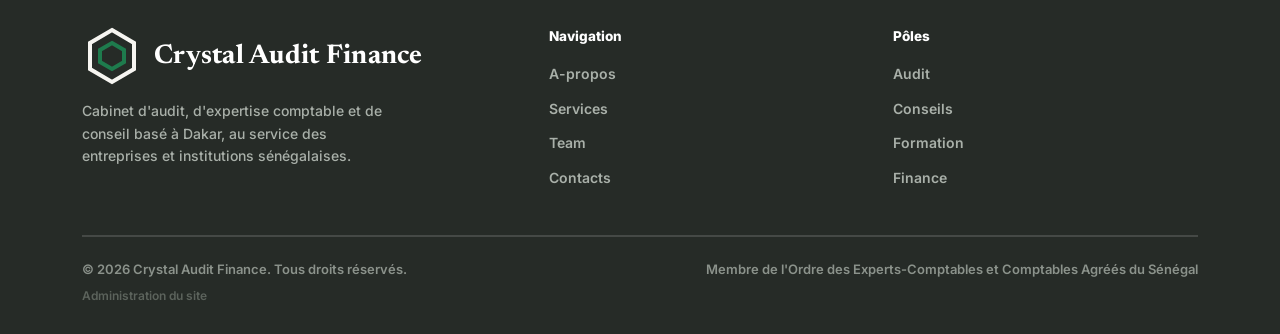
==== commit 0176f3e5: "Add files via upload" ====
--- a/index.html
+++ b/index.html
@@ -24,7 +24,7 @@
     </button>
     <nav class="primary" id="primaryNav">
       <a href="#accueil">Accueil</a>
-      <a href="#quisommesnous" class="nav-wrap">Qui sommes-nous</a>
+      <a href="#quisommesnous">Qui sommes-nous</a>
       <a href="#apropos">A-propos</a>
       <a href="#services">Services</a>
       <a href="#audit">Audit</a>
--- a/style.css
+++ b/style.css
@@ -46,25 +46,24 @@
   padding:20px 32px;
   max-width:1180px; margin:0 auto;
 }
-.brand{display:flex; align-items:center; gap:14px; flex:none;}
-.brand-mark{width:42px; height:42px;}
+.brand{display:flex; align-items:center; gap:16px; flex:none;}
+.brand-mark{width:60px; height:60px;}
 .brand-name{
-  font-family:var(--serif); font-size:21px; font-weight:700;
-  letter-spacing:0.01em; color:var(--charcoal);
+  font-family:var(--serif); font-size:27px; font-weight:700;
+  letter-spacing:0.01em; color:var(--charcoal); line-height:1.15;
 }
 .brand-name span{color:var(--green-deep);}
 nav.primary{
-  display:flex; gap:8px; flex-wrap:wrap; justify-content:flex-end;
-}
+  display:flex; gap:6px; flex-wrap:nowrap; flex:1; min-width:0;
+  overflow-x:auto; scrollbar-width:none; justify-content:flex-start;
+}
+nav.primary::-webkit-scrollbar{display:none;}
 nav.primary a{
-  font-size:13.5px; color:#fff; font-weight:800;
-  padding:9px 14px; background:var(--green); border-radius:4px;
+  font-size:12.5px; color:#fff; font-weight:800;
+  padding:8px 12px; background:var(--green); border-radius:4px;
   letter-spacing:0.01em; white-space:nowrap; flex:none;
 }
 nav.primary a:hover{background:var(--green-deep);}
-nav.primary a.nav-wrap{
-  white-space:normal; text-align:center; max-width:90px; line-height:1.25;
-}
 .nav-toggle{display:none; background:none; border:1px solid var(--line); border-radius:4px; padding:8px 10px;}
 .nav-toggle svg{width:18px; height:18px;}
 @media (max-width:900px){
